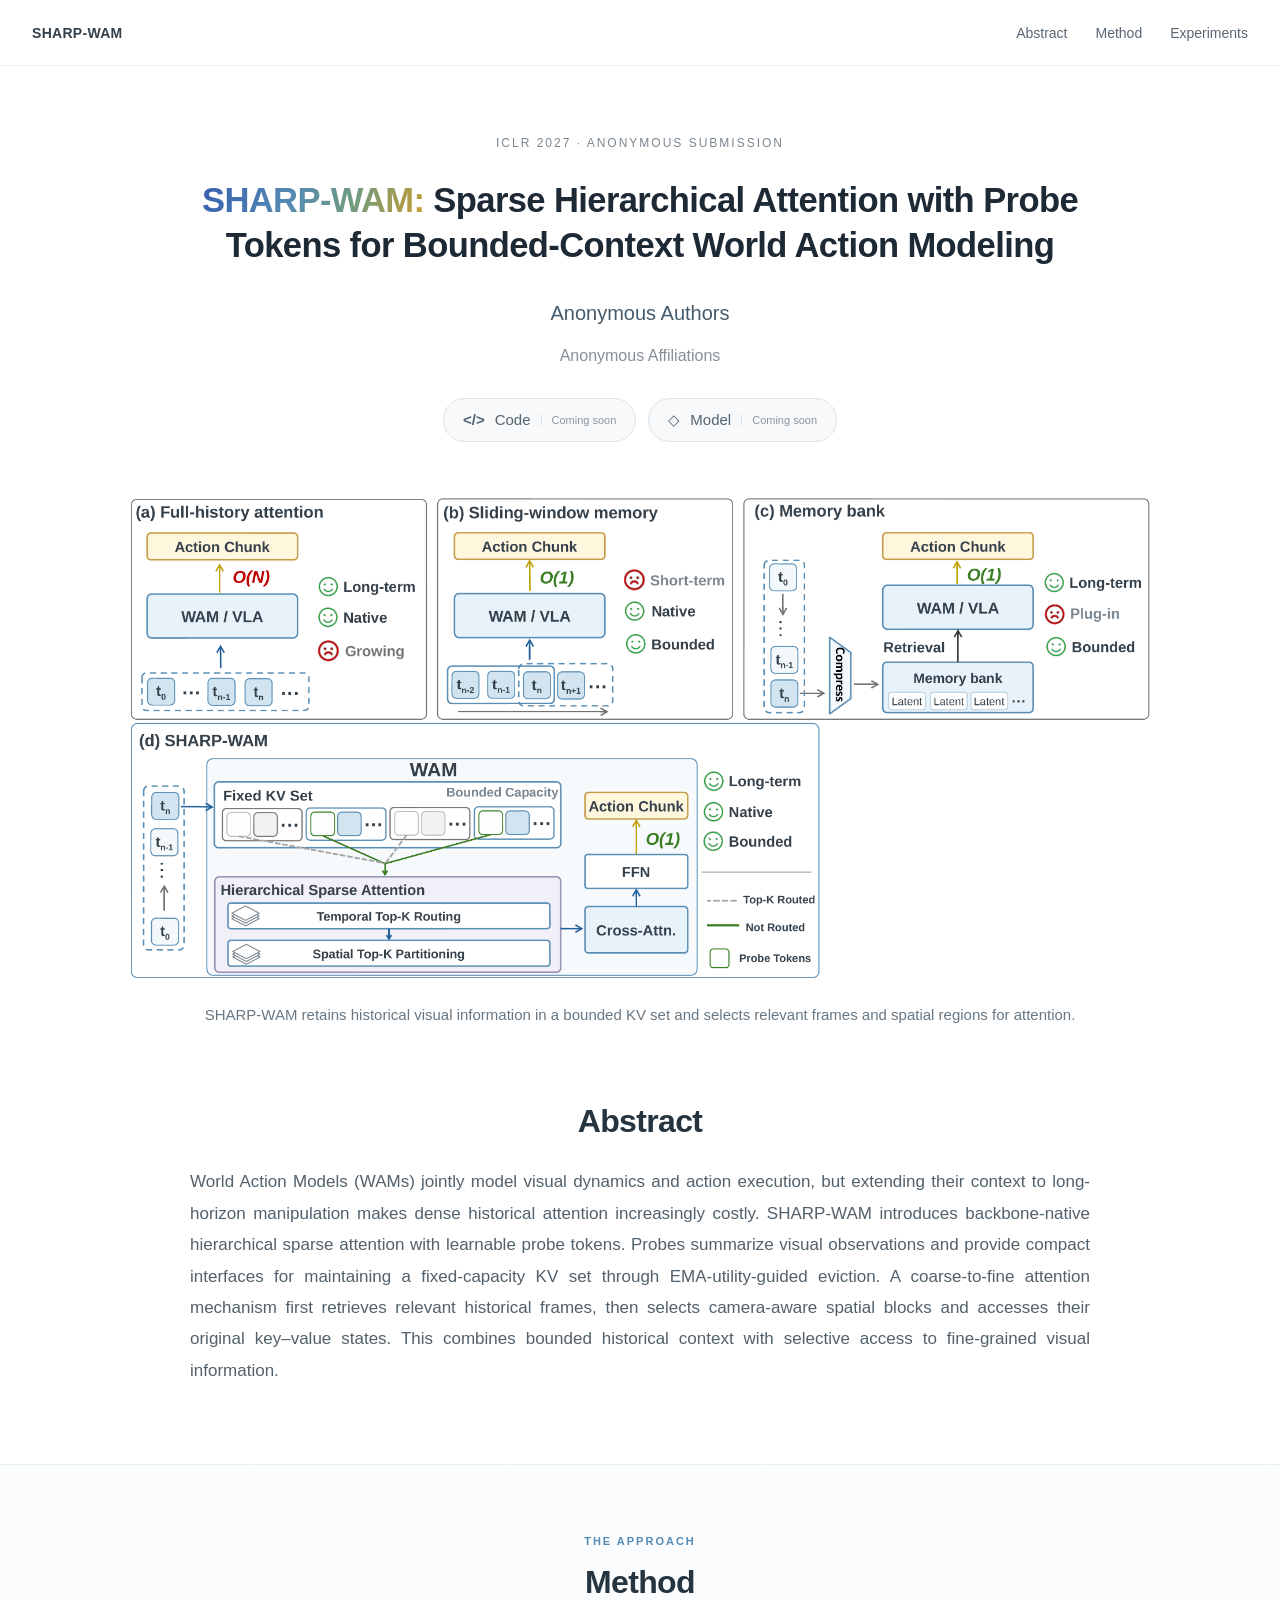
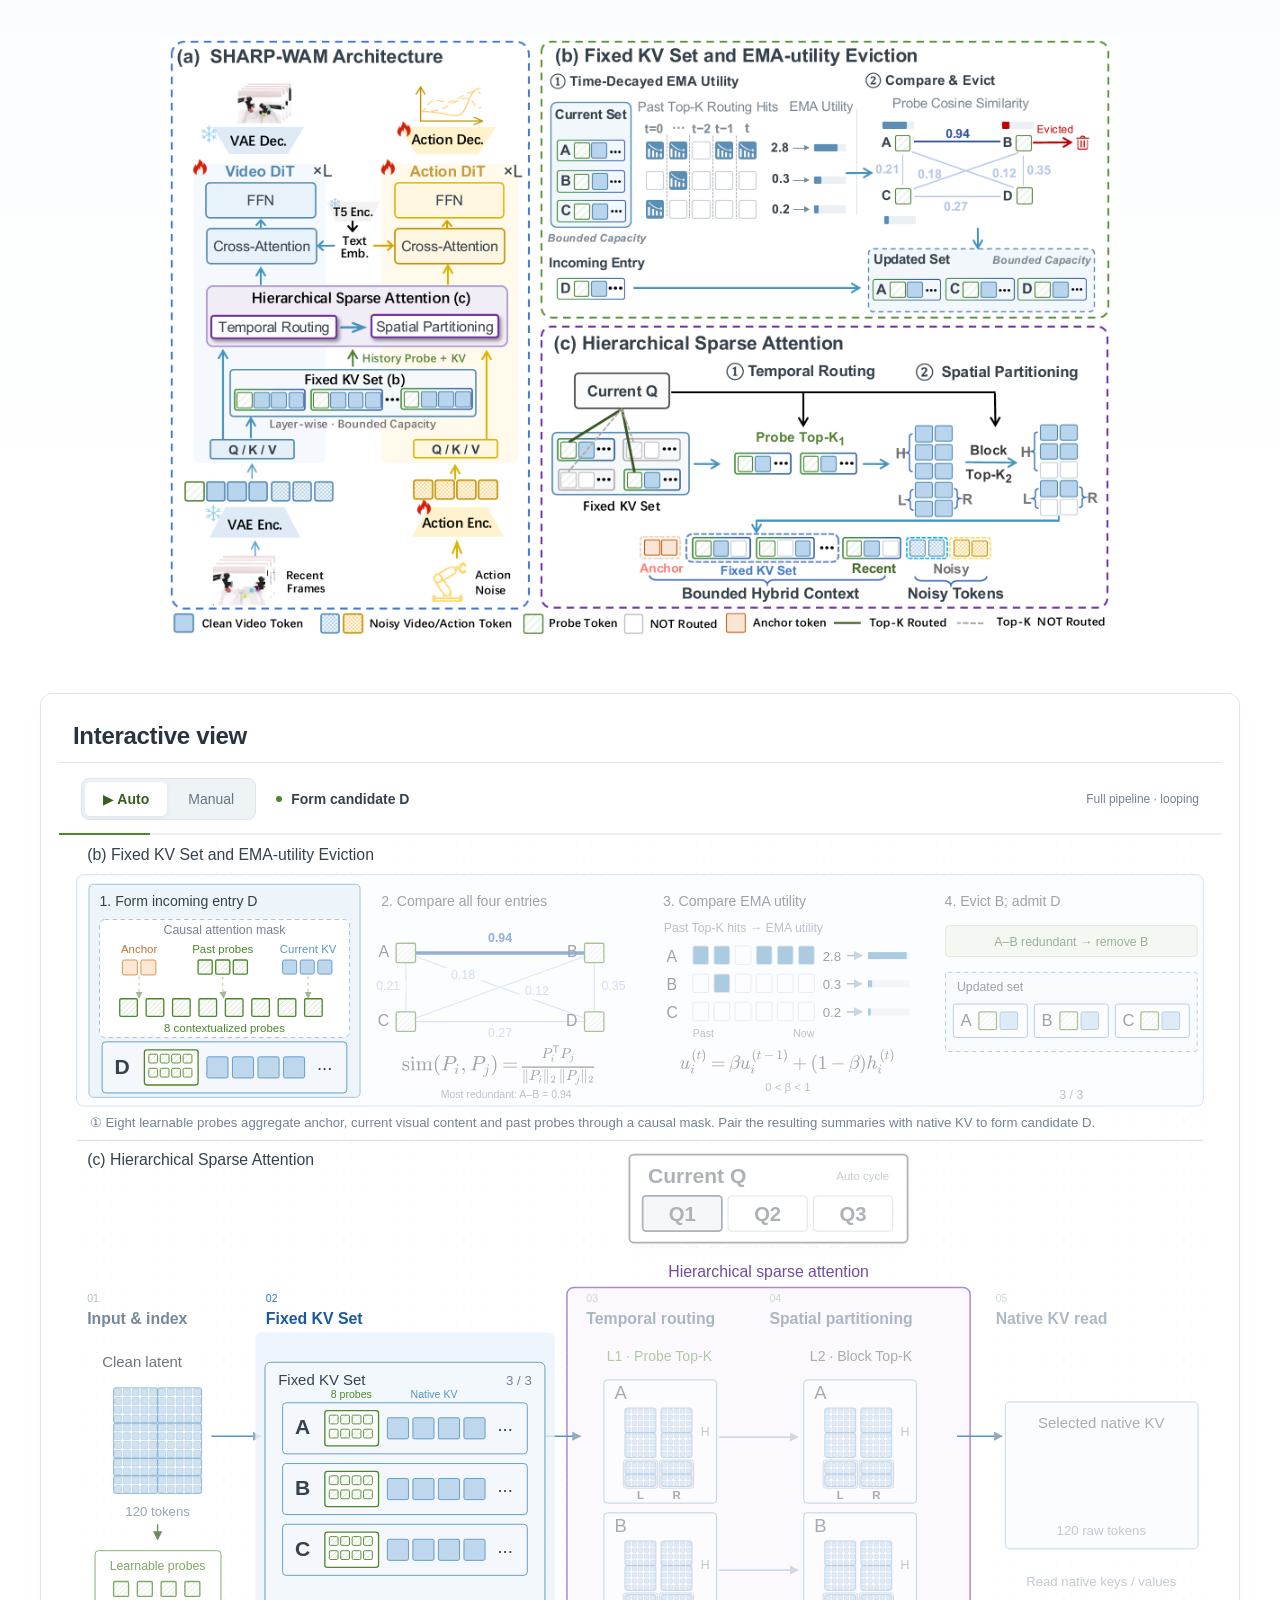
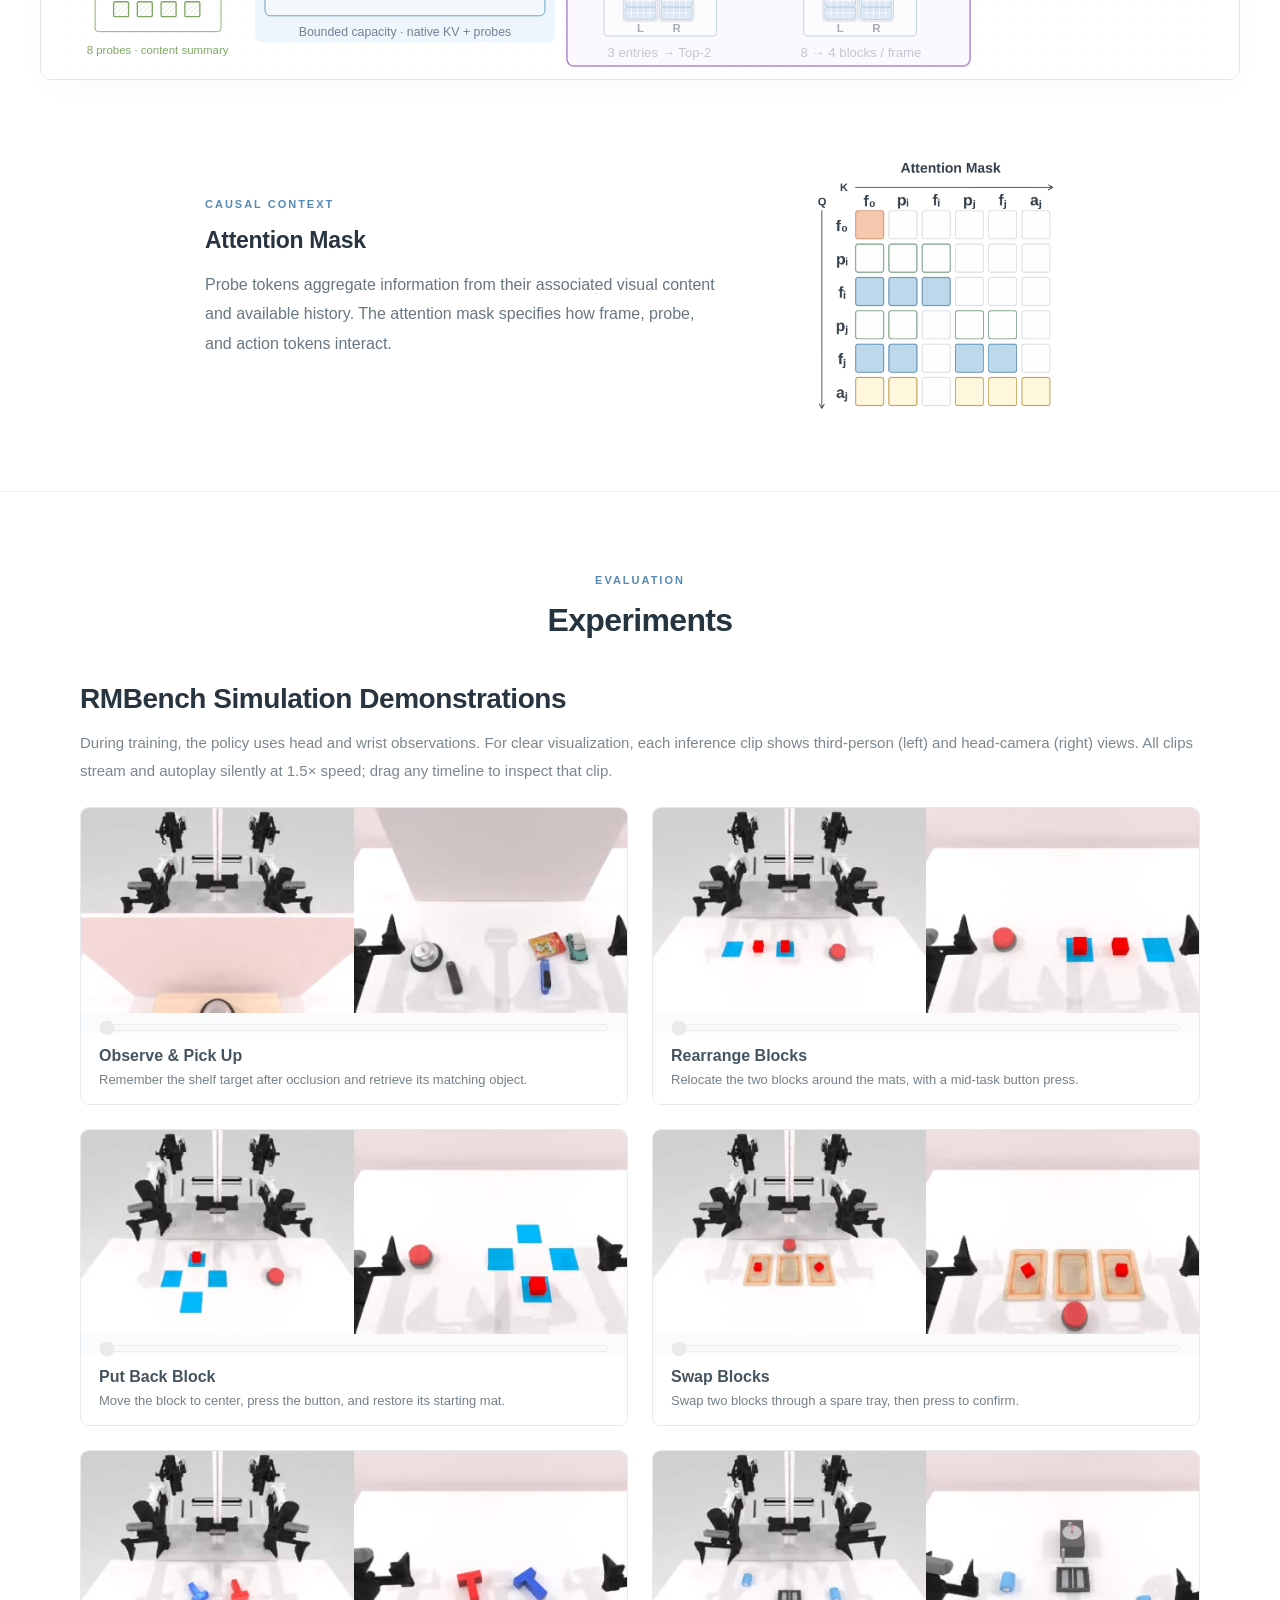
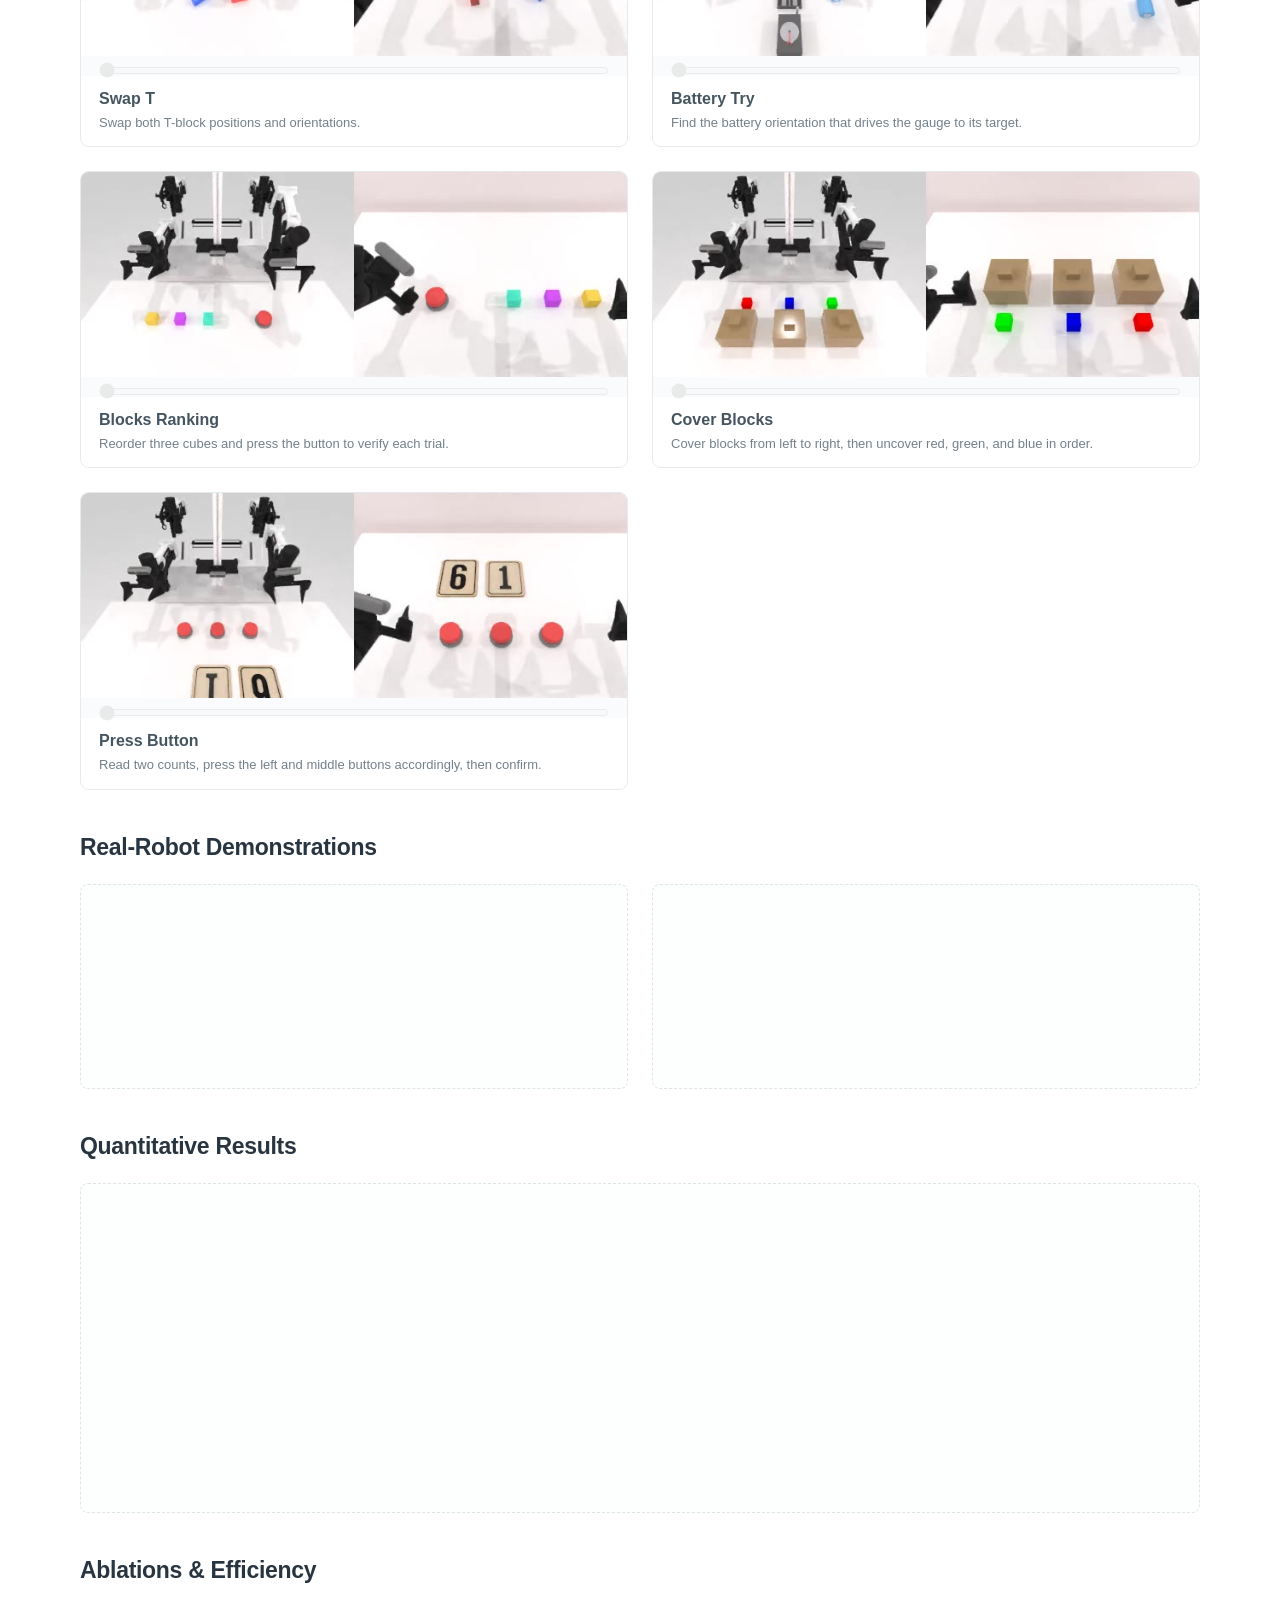
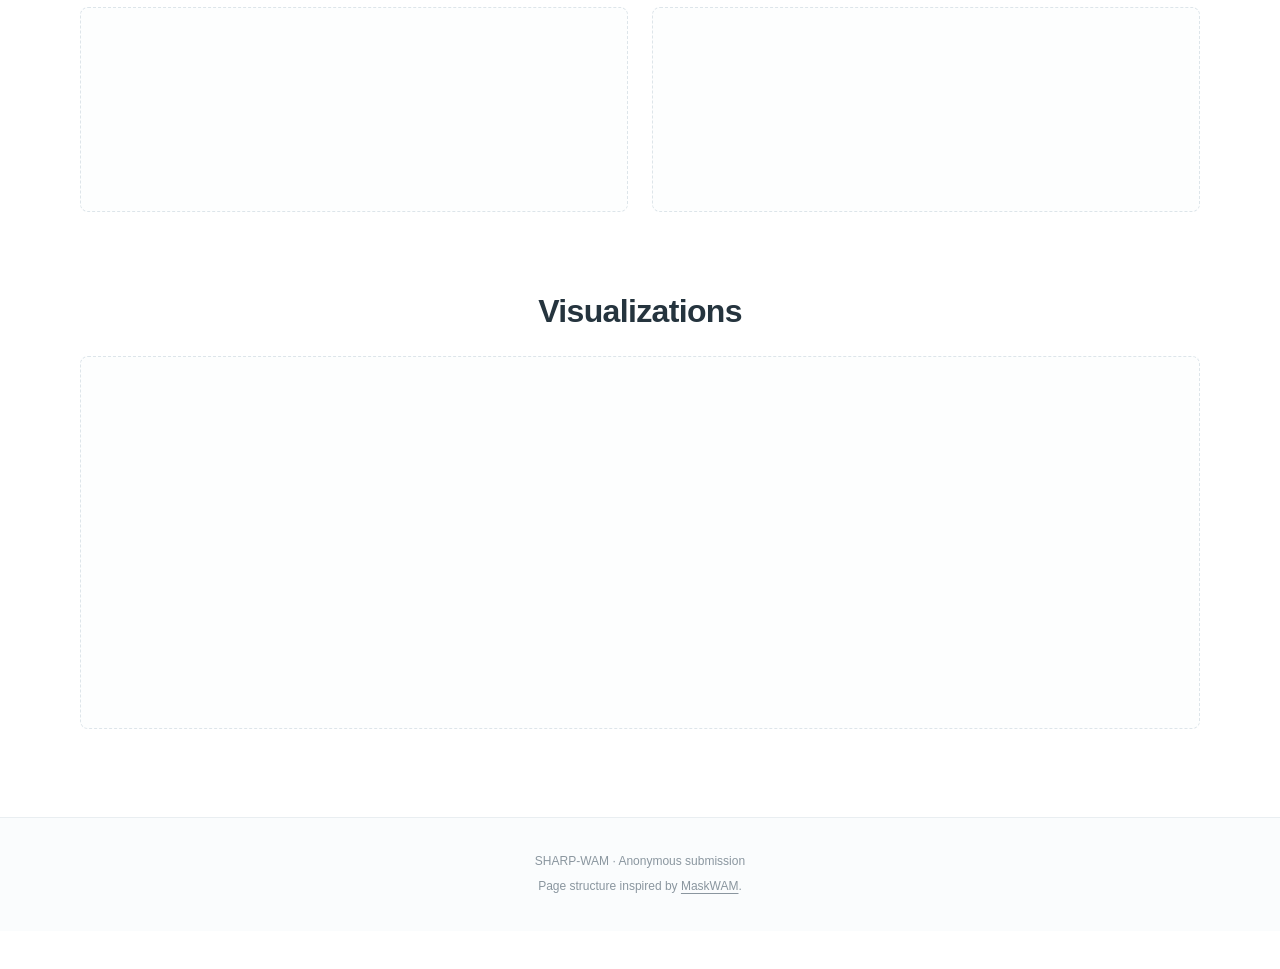
==== index.html @ 80fd7b27 "Publish SHARP-WAM project site" ====
<!doctype html>
<html lang="en"><head><meta charset="utf-8"><meta name="viewport" content="width=device-width,initial-scale=1"><meta name="description" content="SHARP-WAM: Sparse Hierarchical Attention with Probe Tokens for Bounded-Context World Action Modeling. Anonymous research project page."><meta name="color-scheme" content="light"><title>SHARP-WAM: Sparse Hierarchical Attention with Probe Tokens for Bounded-Context World Action Modeling</title><link rel="stylesheet" href="./paper.css"></head>
<body><a class="skip-link" href="#abstract">Skip to content</a>
<nav class="page-nav" aria-label="Main navigation"><a class="nav-brand" href="#top">SHARP-WAM</a><div><a href="#abstract">Abstract</a><a href="#method">Method</a><a href="#experiments">Experiments</a></div></nav>
<main id="top">
<header class="paper-hero content"><p class="submission">ICLR 2027 · Anonymous submission</p><h1><span class="title-line"><span class="gradient-name">SHARP-WAM:</span> Sparse Hierarchical Attention with Probe</span> <span class="title-line">Tokens for Bounded-Context World Action Modeling</span></h1><p class="authors">Anonymous Authors</p><p class="affiliations">Anonymous Affiliations</p><div class="resource-links"><button type="button" disabled aria-label="Code, coming soon"><span aria-hidden="true">&lt;/&gt;</span> Code <small>Coming soon</small></button><button type="button" disabled aria-label="Model, coming soon"><span aria-hidden="true">◇</span> Model <small>Coming soon</small></button></div></header>
<section class="content overview" aria-label="Overview"><figure class="paper-figure"><a href="./assets/figure-1.png" target="_blank" rel="noopener" aria-label="Open the overview figure at full resolution"><img src="./assets/figure-1.png" alt="Comparison of full-history attention, sliding-window memory, external memory banks and SHARP-WAM's fixed KV set with hierarchical sparse attention." width="3600" height="1681" fetchpriority="high"></a><figcaption>SHARP-WAM retains historical visual information in a bounded KV set and selects relevant frames and spatial regions for attention.</figcaption></figure></section>
<section id="abstract" class="text-section content"><h2>Abstract</h2><p>World Action Models (WAMs) jointly model visual dynamics and action execution, but extending their context to long-horizon manipulation makes dense historical attention increasingly costly. SHARP-WAM introduces backbone-native hierarchical sparse attention with learnable probe tokens. Probes summarize visual observations and provide compact interfaces for maintaining a fixed-capacity KV set through EMA-utility-guided eviction. A coarse-to-fine attention mechanism first retrieves relevant historical frames, then selects camera-aware spatial blocks and accesses their original key–value states. This combines bounded historical context with selective access to fine-grained visual information.</p></section>
<section id="method" class="method-section"><div class="content section-heading"><p class="section-kicker">THE APPROACH</p><h2>Method</h2></div>
<figure class="paper-figure content architecture-figure"><a href="./assets/figure-3.pdf" target="_blank" rel="noopener" aria-label="Open the architecture figure at full resolution"><img src="./assets/figure-3-pdf.png" alt="SHARP-WAM architecture." loading="lazy" width="3600" height="2318"></a></figure>
<div class="interactive-shell"><div class="interactive-heading"><h3>Interactive view</h3></div><iframe id="method-frame" src="./method.html" title="Interactive SHARP-WAM method" loading="lazy" height="1300"></iframe></div>
<div class="content attention-layout"><div><p class="section-kicker">CAUSAL CONTEXT</p><h3>Attention Mask</h3><p>Probe tokens aggregate information from their associated visual content and available history. The attention mask specifies how frame, probe, and action tokens interact.</p></div><figure class="paper-figure"><a href="./assets/figure-4.png" target="_blank" rel="noopener" aria-label="Open the attention mask at full resolution"><img src="./assets/figure-4.png" alt="Causal attention mask with clean frame, probe and action token groups." loading="lazy" width="3600" height="3451"></a></figure></div></section>
<section id="experiments" class="content experiments"><div class="section-heading"><p class="section-kicker">EVALUATION</p><h2>Experiments</h2></div><div class="subsection-heading demo-subsection-heading"><h3>RMBench Simulation Demonstrations</h3><p>During training, the policy uses head and wrist observations. For clear visualization, each inference clip shows third-person (left) and head-camera (right) views. Click a video to play.</p></div><div class="demo-grid"><figure class="demo-card"><video autoplay muted playsinline loop preload="auto" poster="./assets/observe_and_pickp.jpg" aria-label="Observe and Pick Up simulation demonstration"><source src="./assets/observe_and_pickp.mp4" type="video/mp4"></source></video><figcaption><span class="demo-copy"><span class="demo-task">Observe &amp; Pick Up</span><span class="demo-prompt">Remember the shelf target after occlusion and retrieve its matching object.</span></span></figcaption></figure><figure class="demo-card"><video autoplay muted playsinline loop preload="auto" poster="./assets/rearrange_blocks.jpg" aria-label="Rearrange Blocks simulation demonstration"><source src="./assets/rearrange_blocks.mp4" type="video/mp4"></source></video><figcaption><span class="demo-copy"><span class="demo-task">Rearrange Blocks</span><span class="demo-prompt">Relocate the two blocks around the mats, with a mid-task button press.</span></span></figcaption></figure><figure class="demo-card"><video autoplay muted playsinline loop preload="auto" poster="./assets/put_back_block.jpg" aria-label="Put Back Block simulation demonstration"><source src="./assets/put_back_block.mp4" type="video/mp4"></source></video><figcaption><span class="demo-copy"><span class="demo-task">Put Back Block</span><span class="demo-prompt">Move the block to center, press the button, and restore its starting mat.</span></span></figcaption></figure><figure class="demo-card"><video autoplay muted playsinline loop preload="auto" poster="./assets/swap_blocks.jpg" aria-label="Swap Blocks simulation demonstration"><source src="./assets/swap_blocks.mp4" type="video/mp4"></source></video><figcaption><span class="demo-copy"><span class="demo-task">Swap Blocks</span><span class="demo-prompt">Swap two blocks through a spare tray, then press to confirm.</span></span></figcaption></figure><figure class="demo-card"><video autoplay muted playsinline loop preload="auto" poster="./assets/swap_T.jpg" aria-label="Swap T simulation demonstration"><source src="./assets/swap_T.mp4" type="video/mp4"></source></video><figcaption><span class="demo-copy"><span class="demo-task">Swap T</span><span class="demo-prompt">Swap both T-block positions and orientations.</span></span></figcaption></figure><figure class="demo-card"><video autoplay muted playsinline loop preload="auto" poster="./assets/battery_try.jpg" aria-label="Battery Try simulation demonstration"><source src="./assets/battery_try.mp4" type="video/mp4"></source></video><figcaption><span class="demo-copy"><span class="demo-task">Battery Try</span><span class="demo-prompt">Find the battery orientation that drives the gauge to its target.</span></span></figcaption></figure><figure class="demo-card"><video autoplay muted playsinline loop preload="auto" poster="./assets/blocks_ranking_try.jpg" aria-label="Blocks Ranking simulation demonstration"><source src="./assets/blocks_ranking_try.mp4" type="video/mp4"></source></video><figcaption><span class="demo-copy"><span class="demo-task">Blocks Ranking</span><span class="demo-prompt">Reorder three cubes and press the button to verify each trial.</span></span></figcaption></figure><figure class="demo-card"><video autoplay muted playsinline loop preload="auto" poster="./assets/cover_blocks.jpg" aria-label="Cover Blocks simulation demonstration"><source src="./assets/cover_blocks.mp4" type="video/mp4"></source></video><figcaption><span class="demo-copy"><span class="demo-task">Cover Blocks</span><span class="demo-prompt">Cover blocks from left to right, then uncover red, green, and blue in order.</span></span></figcaption></figure><figure class="demo-card"><video autoplay muted playsinline loop preload="auto" poster="./assets/press_button.jpg" aria-label="Press Button simulation demonstration"><source src="./assets/press_button.mp4" type="video/mp4"></source></video><figcaption><span class="demo-copy"><span class="demo-task">Press Button</span><span class="demo-prompt">Read two counts, press the left and middle buttons accordingly, then confirm.</span></span></figcaption></figure></div>
<div class="subsection-heading"><h3>Real-Robot Demonstrations</h3></div><div class="demo-grid reserved-grid"><div class="empty-panel" role="img" aria-label="Reserved space for the first real-robot video"></div><div class="empty-panel" role="img" aria-label="Reserved space for the second real-robot video"></div></div>
<div class="subsection-heading"><h3>Quantitative Results</h3></div><div class="empty-panel results-empty" role="img" aria-label="Reserved space for benchmark results"></div>
<div class="subsection-heading"><h3>Ablations &amp; Efficiency</h3></div><div class="demo-grid reserved-grid"><div class="empty-panel" role="img" aria-label="Reserved space for ablation results"></div><div class="empty-panel" role="img" aria-label="Reserved space for efficiency results"></div></div></section>
<section class="content visualization"><h2>Visualizations</h2><div class="empty-panel visualization-empty" role="img" aria-label="Reserved space for attention visualizations"></div></section>
</main><footer class="page-footer"><p>SHARP-WAM · Anonymous submission</p><p>Page structure inspired by <a href="https://hanyangyu1021.github.io/maskwam.github.io/" target="_blank" rel="noopener">MaskWAM</a>.</p></footer><script src="./paper.js?v=parallel-v2"></script><script src="./video-loader.js?v=timeline-r3"></script></body></html>
---- paper.css ----
:root{font-family:Inter,"Helvetica Neue",Arial,sans-serif;color:#283540;background:#fff;font-synthesis:none;--blue:#548ab4;--green:#54823a;--gold:#c99c30;--muted:#74808a;--line:#e4e9ed}*{box-sizing:border-box}html{scroll-behavior:smooth;scroll-padding-top:85px}body{margin:0}a{color:inherit}button{font:inherit}.content{width:min(1120px,calc(100% - 64px));margin-inline:auto}.page-nav{height:66px;display:flex;align-items:center;justify-content:space-between;padding:0 max(32px,calc((100vw - 1280px)/2));border-bottom:1px solid #edf0f2;background:#ffffffed;position:sticky;top:0;z-index:10;backdrop-filter:blur(12px)}.page-nav a{text-decoration:none;font-size:14px;color:#596773}.page-nav .nav-brand{font-weight:700;letter-spacing:.3px;color:#34404a}.page-nav div{display:flex;gap:28px}.page-nav a:hover{color:#3862ae}.paper-hero{text-align:center;padding:66px 0 42px}.submission{text-transform:uppercase;letter-spacing:2px;color:#7b8791;font-size:12px;margin:0 0 24px}h1{font-size:clamp(30px,3.1vw,46px);letter-spacing:-1.5px;font-weight:650;line-height:1.2;margin:0 auto 27px;color:#1d2935;max-width:1110px}.gradient-name{background:linear-gradient(110deg,#3862ae 3%,#548ab4 40%,#719b7e 68%,#c99c30 100%);background-clip:text;-webkit-background-clip:text;color:transparent;-webkit-text-fill-color:transparent;font-weight:750;white-space:nowrap}.authors{font-size:20px;margin:0 0 9px;color:#455a6b}.affiliations{font-size:16px;margin:0;color:#85909a}.resource-links{display:flex;justify-content:center;gap:12px;margin-top:27px}.resource-links button{display:flex;align-items:center;gap:10px;border:1px solid #dce2e7;background:#f7f9fa;border-radius:24px;padding:12px 19px;color:#546471;opacity:1;cursor:not-allowed;font-size:15px}.resource-links small{font-size:11px;color:#8b969f;border-left:1px solid #dce2e7;padding-left:10px}.resource-links span{font-weight:700}.paper-figure{margin-top:0;margin-bottom:0}.paper-figure a{display:block}.paper-figure img{display:block;width:100%;height:auto}.paper-figure figcaption{font-size:15px;line-height:1.8;color:#687782;text-align:center;max-width:960px;margin:20px auto 0}.overview{padding:12px 0 45px}.text-section{max-width:900px;padding:30px 0 78px}.text-section h2{text-align:center}h2{font-size:32px;letter-spacing:-.65px;font-weight:650;margin:0 0 26px;color:#25343e}h3{font-size:23px;letter-spacing:-.3px;font-weight:600;margin:0 0 14px}p{font-size:17px;line-height:1.85}.text-section p{text-align:justify;color:#52616b;margin:0}.section-heading{text-align:center;margin-bottom:38px}.section-heading h2{margin-bottom:12px}.section-heading>p:last-child{color:#75838c;margin:0}.section-kicker{font-size:11px;letter-spacing:2px;color:#548ab4;margin:0 0 12px;font-weight:650}.method-section{padding:66px 0 72px;border-block:1px solid #e9eef1;background:linear-gradient(#fafcfd,#fff 700px)}.interactive-shell{width:min(1440px,calc(100% - 40px));margin:58px auto 70px;border:1px solid #dce5eb;border-radius:12px;background:#fff;overflow:hidden;box-shadow:0 8px 28px #34404a05}.interactive-heading{padding:28px 32px 8px;text-align:left}.interactive-heading h3{font-size:24px;margin-bottom:4px}.interactive-heading p{font-size:15px;color:#74808a;margin:0}#method-frame{display:block;width:100%;border:0;background:white}.attention-layout{display:grid;grid-template-columns:1fr 1.5fr;gap:75px;align-items:center;max-width:1040px}.attention-layout p:not(.section-kicker){color:#687782;font-size:16px}.attention-layout figure{max-width:590px}.experiments{padding:78px 0 15px}.subsection-heading{margin:44px 0 23px}.subsection-heading p{font-size:15px;color:#7b8791;margin:0}.demo-grid{display:grid;grid-template-columns:1fr 1fr;gap:24px}.demo-card{margin:0;border:1px solid #e5eaee;border-radius:9px;overflow:hidden;background:#fafbfc}.demo-card video{display:block;width:100%;aspect-ratio:8/3;object-fit:contain;background:#f2f4f6}.demo-card figcaption{padding:14px 18px;font-size:16px;font-weight:550;color:#455560;background:#fff}.empty-panel{border:1px dashed #dde5ea;border-radius:8px;background:#fdfefe;min-height:190px;aspect-ratio:8/3}.demo-empty{min-height:0;aspect-ratio:auto}.results-empty{aspect-ratio:3.4;min-height:260px}.visualization{padding:66px 0 88px}.visualization h2{text-align:center}.visualization-empty{aspect-ratio:3;min-height:260px}.page-footer{border-top:1px solid #e9eef1;padding:30px 24px;text-align:center;background:#fafcfd}.page-footer p{font-size:12px;line-height:1.8;color:#8a969f;margin:3px}.page-footer a{text-underline-offset:3px}.skip-link{position:absolute;top:-60px;left:20px;background:#fff;padding:12px;z-index:30}.skip-link:focus{top:8px}a:focus-visible,button:focus-visible{outline:2px solid #548ab4;outline-offset:4px}
@media(min-width:1500px){.paper-hero{padding-top:82px}}@media(max-width:750px){.content{width:calc(100% - 36px)}.page-nav{padding:0 18px;height:58px}.page-nav div{gap:15px}.page-nav a{font-size:12px}.paper-hero{padding:44px 0 32px}h1{letter-spacing:-.9px}.submission{font-size:10px;letter-spacing:1.2px}.authors{font-size:18px}.resource-links button{padding:10px 13px;gap:7px}.resource-links small{font-size:10px}.text-section{padding-bottom:45px}.text-section p{text-align:left;font-size:16px}h2{font-size:28px}.method-section{padding:42px 0}.interactive-shell{width:calc(100% - 16px);margin:36px auto 42px}.interactive-heading{padding:22px 20px 4px}.interactive-heading h3{font-size:20px}.attention-layout{grid-template-columns:1fr;gap:20px}.attention-layout figure{width:min(100%,480px);margin:auto}.demo-grid{grid-template-columns:1fr}.demo-empty{min-height:200px}.results-empty{min-height:210px}.visualization-empty{min-height:200px}.experiments{padding-top:48px}.subsection-heading{margin-top:32px}.visualization{padding:44px 0 56px}.paper-figure figcaption{font-size:14px}.reserved-grid .empty-panel{min-height:190px}}
@media(prefers-reduced-motion:reduce){html{scroll-behavior:auto}}

.demo-subsection-heading h3{font-size:28px;letter-spacing:-.45px}.demo-card figcaption{display:flex;align-items:center;justify-content:space-between;gap:16px}.demo-copy{display:grid;gap:5px}.demo-task{font-size:16px;font-weight:650;color:#455560}.demo-prompt{font-size:13px;line-height:1.5;font-weight:400;color:#74808a}.video-load-status{font-size:12px;font-weight:400;color:#74808a;white-space:nowrap}.video-load-status button{border:0;background:transparent;color:#3862ae;cursor:pointer;text-decoration:underline;padding:0;font:inherit}.video-scrubber{display:block;width:calc(100% - 36px);height:7px;margin:11px 18px 2px;accent-color:#548ab4;cursor:ew-resize}.video-scrubber:disabled{opacity:.35;cursor:progress}

/* Keep the paper figure and interactive explanation comfortably within the text flow. */
.architecture-figure{max-width:960px}.interactive-shell{width:min(1200px,calc(100% - 40px))}.attention-layout{grid-template-columns:1fr 350px;max-width:940px;gap:70px}.attention-layout figure{width:100%;max-width:350px}
@media(max-width:750px){.interactive-shell{width:calc(100% - 16px)}.attention-layout{grid-template-columns:1fr;gap:20px}.attention-layout figure{width:80%;max-width:330px}}

.paper-hero{width:min(1240px,calc(100% - 64px))}.paper-hero h1{max-width:1200px;font-size:clamp(20px,2.7vw,36px);letter-spacing:-.6px;line-height:1.3}.title-line{display:block;white-space:nowrap}
@media(max-width:650px){.paper-hero{width:calc(100% - 36px)}.paper-hero h1{font-size:clamp(25px,5.6vw,32px);letter-spacing:-.5px}.title-line{display:inline;white-space:normal}}
.attention-layout{grid-template-columns:1fr 280px;max-width:870px}.attention-layout figure{width:100%;max-width:280px;justify-self:center}@media(max-width:750px){.attention-layout figure{width:80%;max-width:280px}}
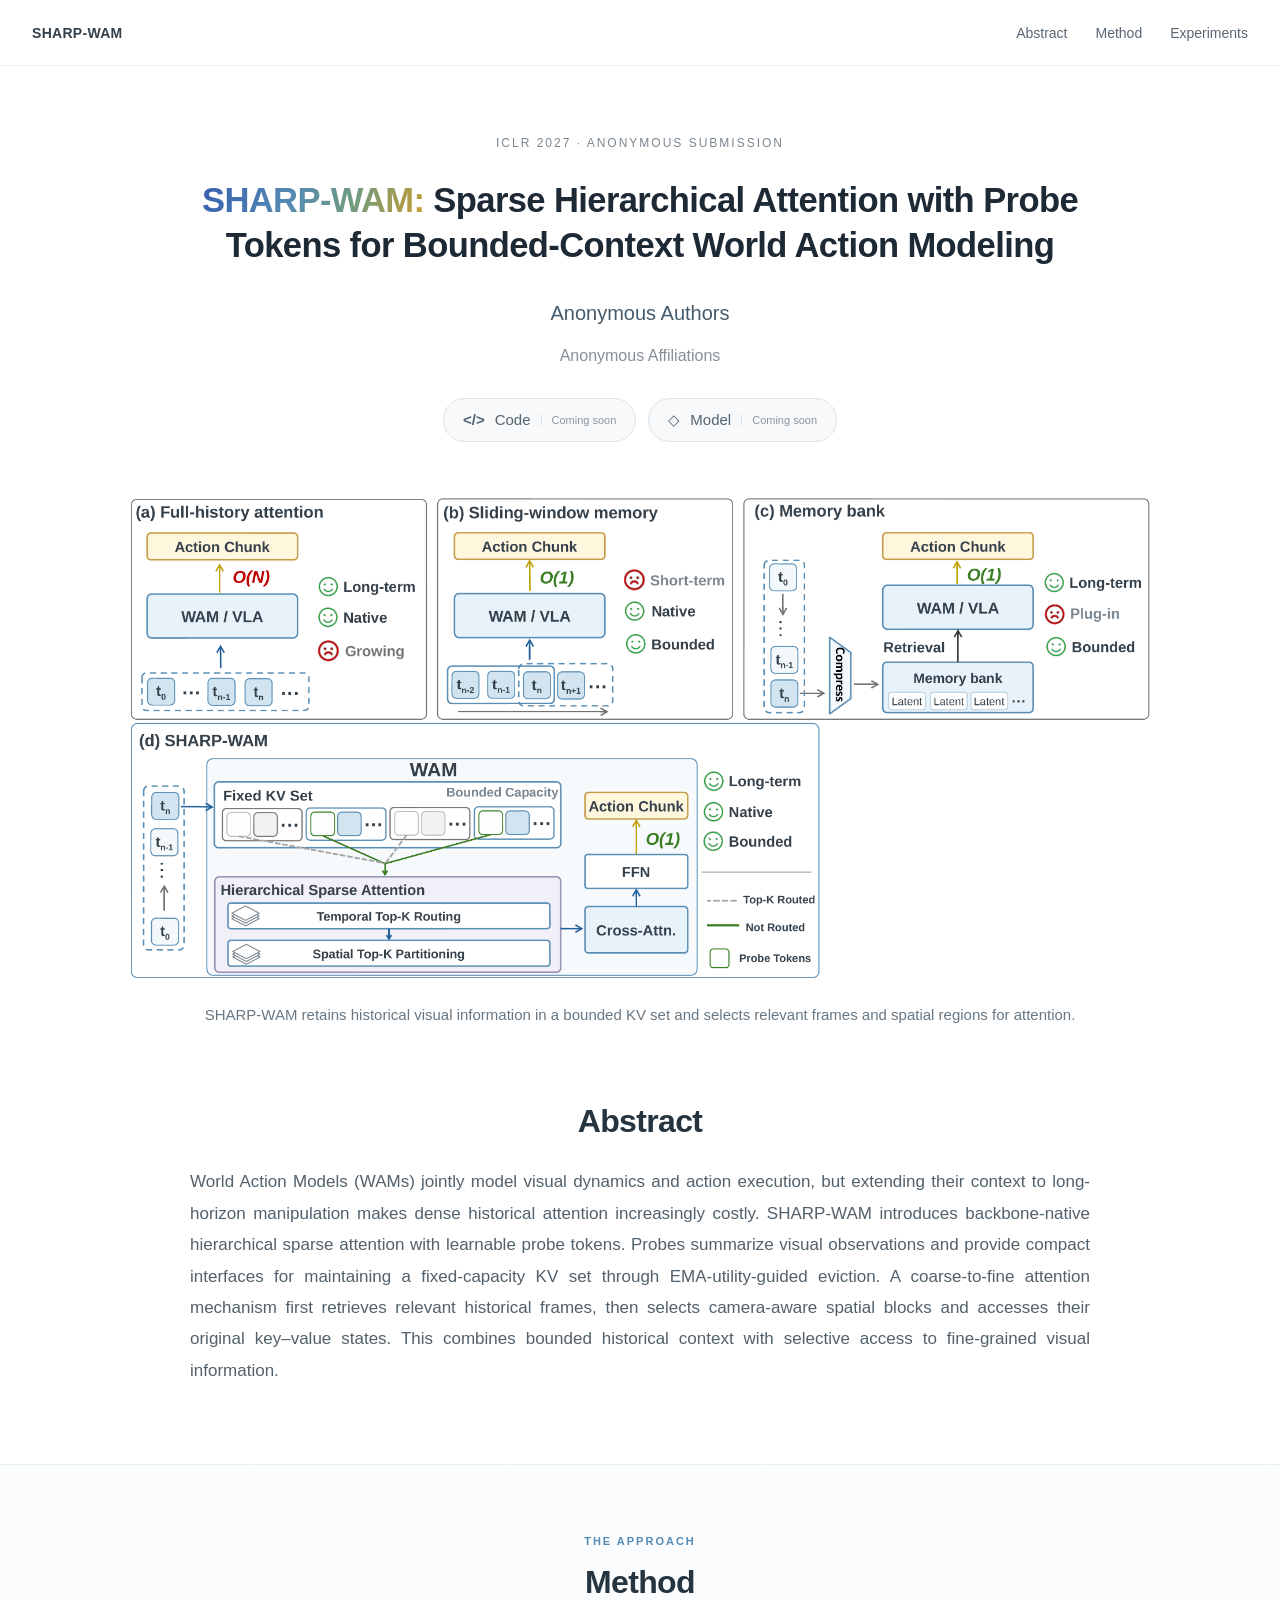
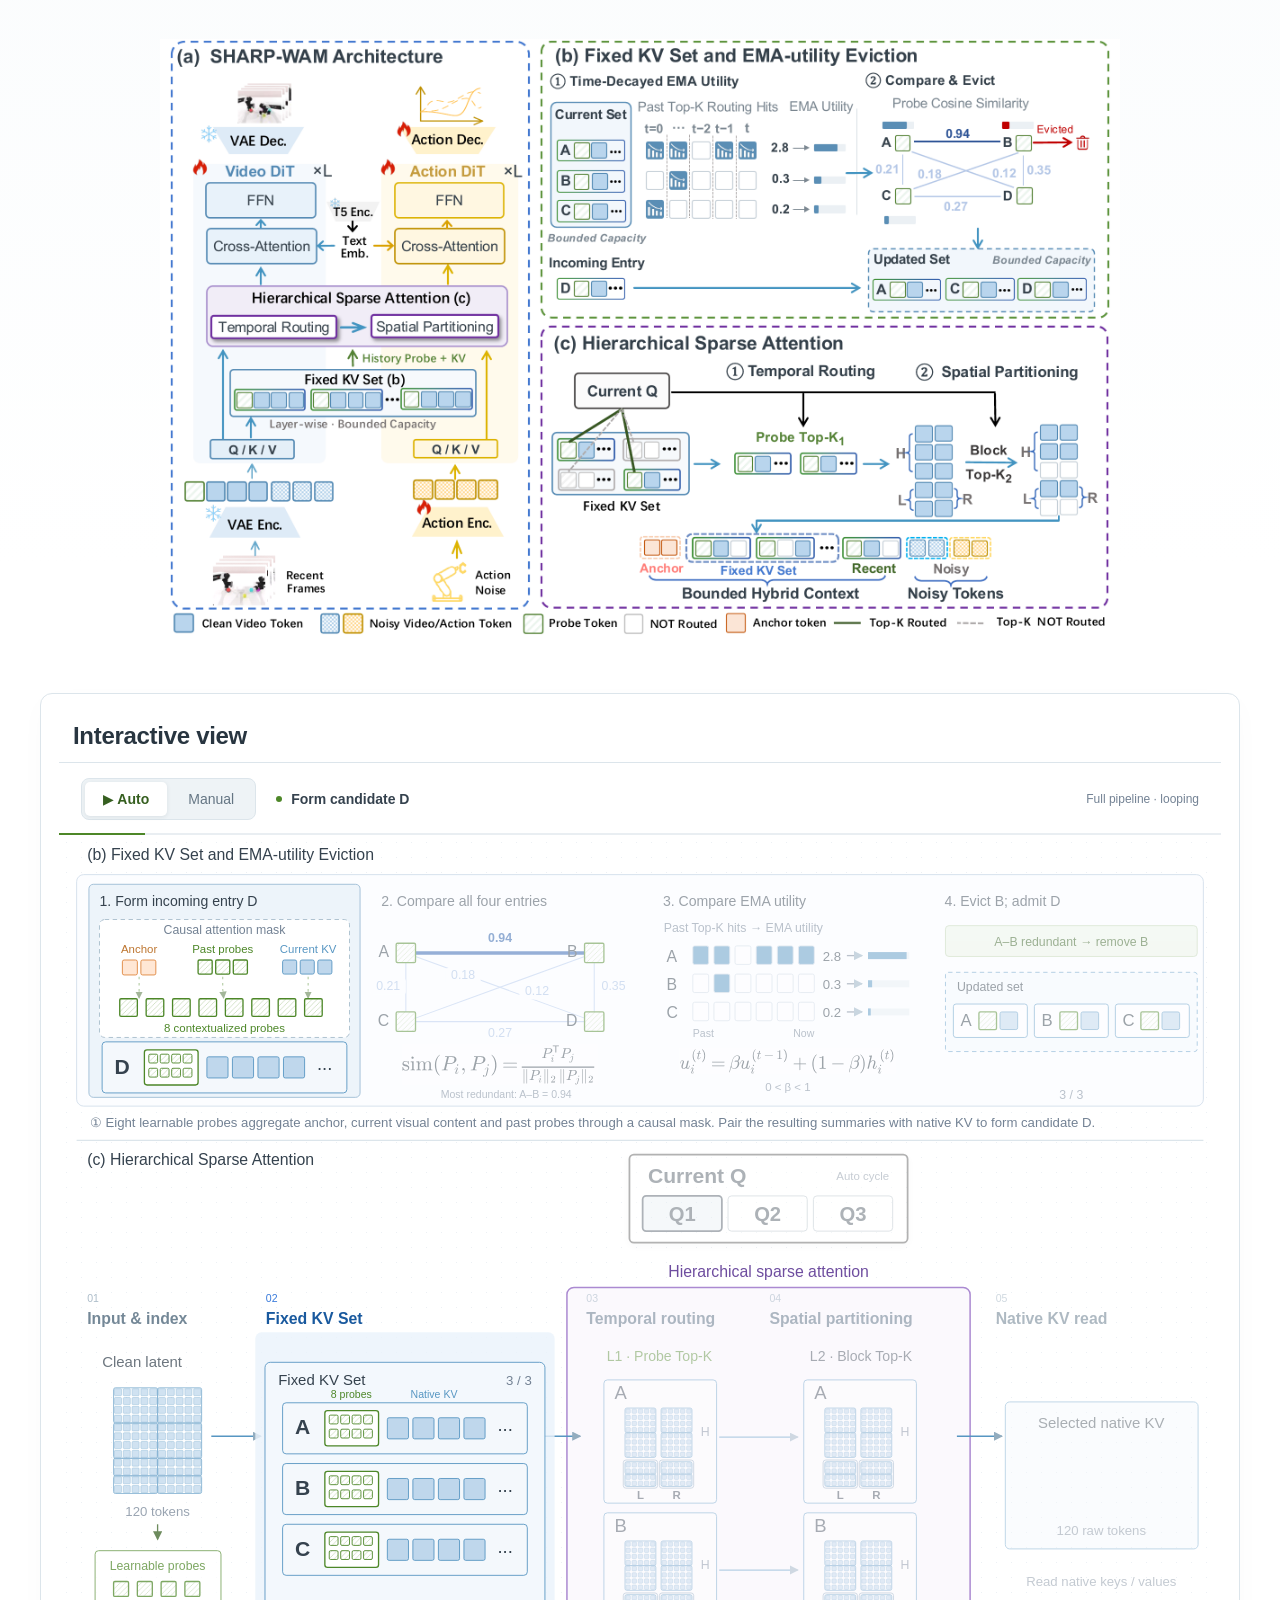
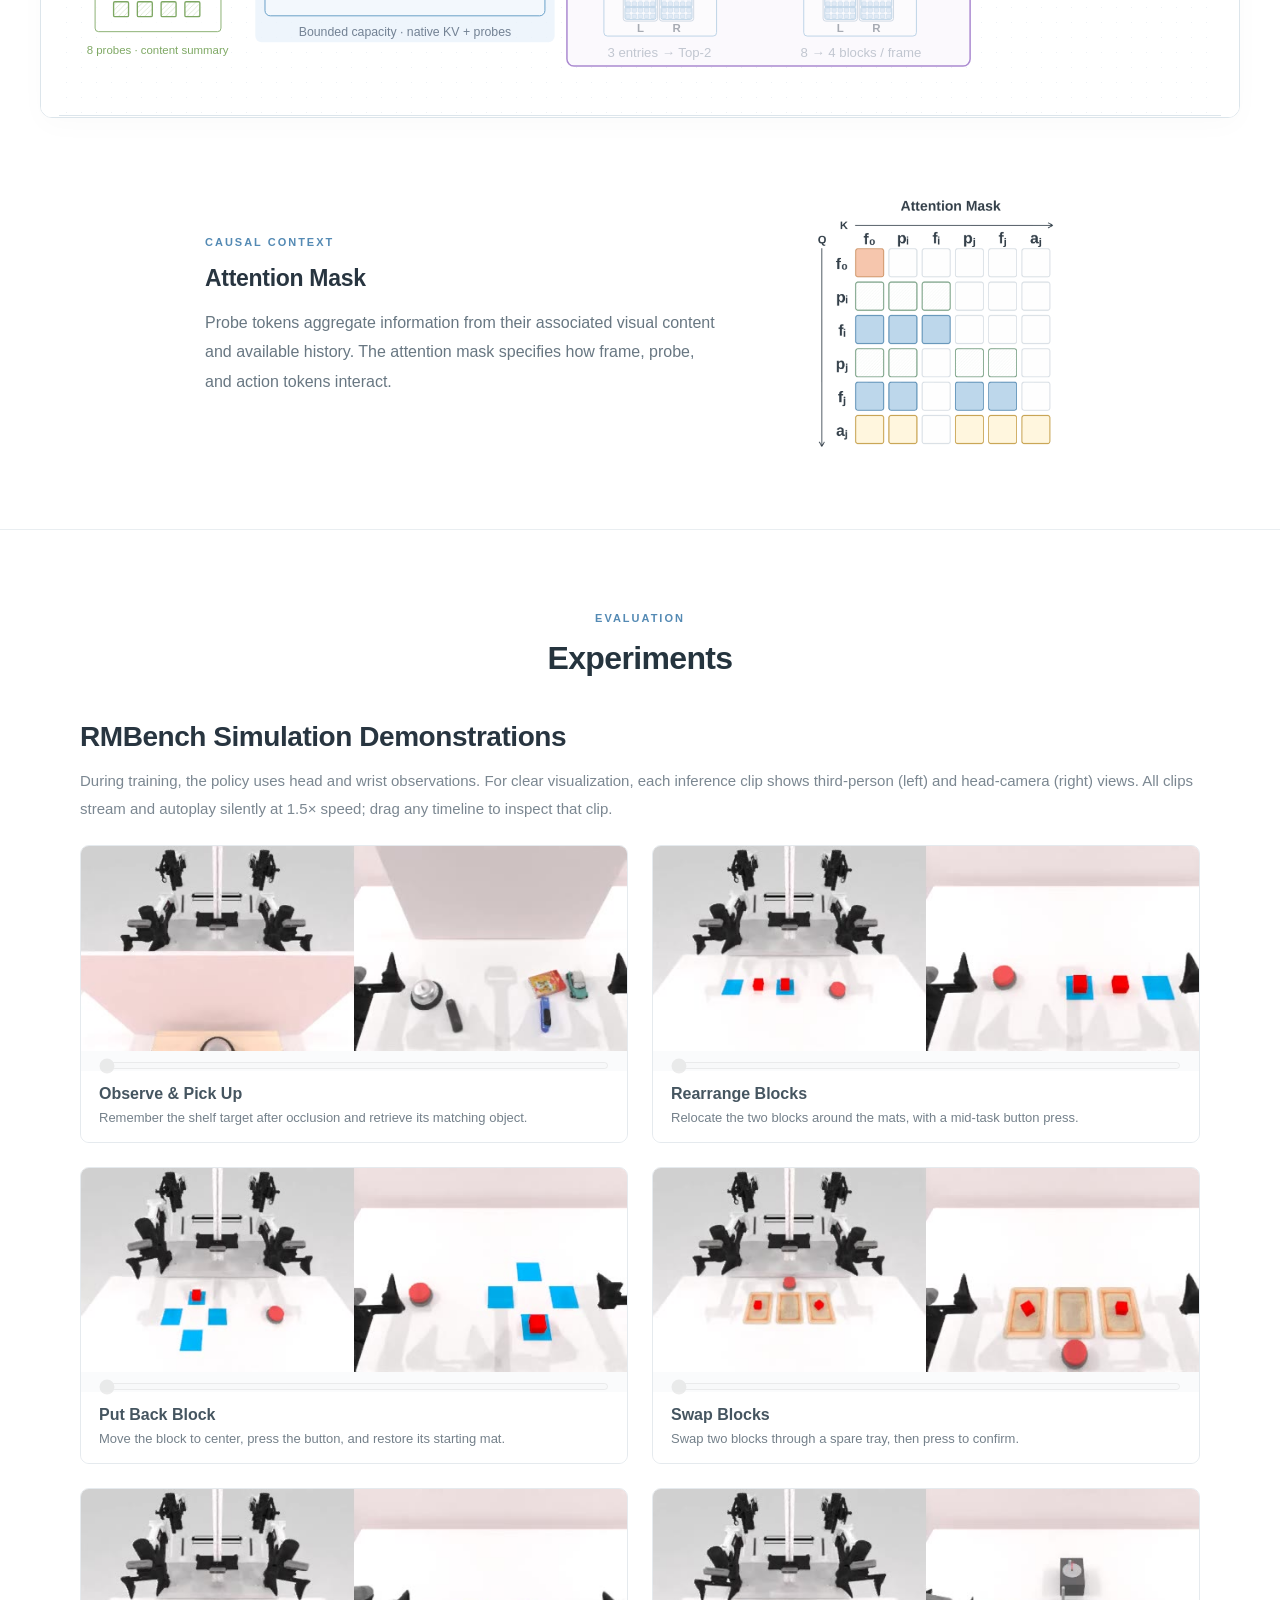
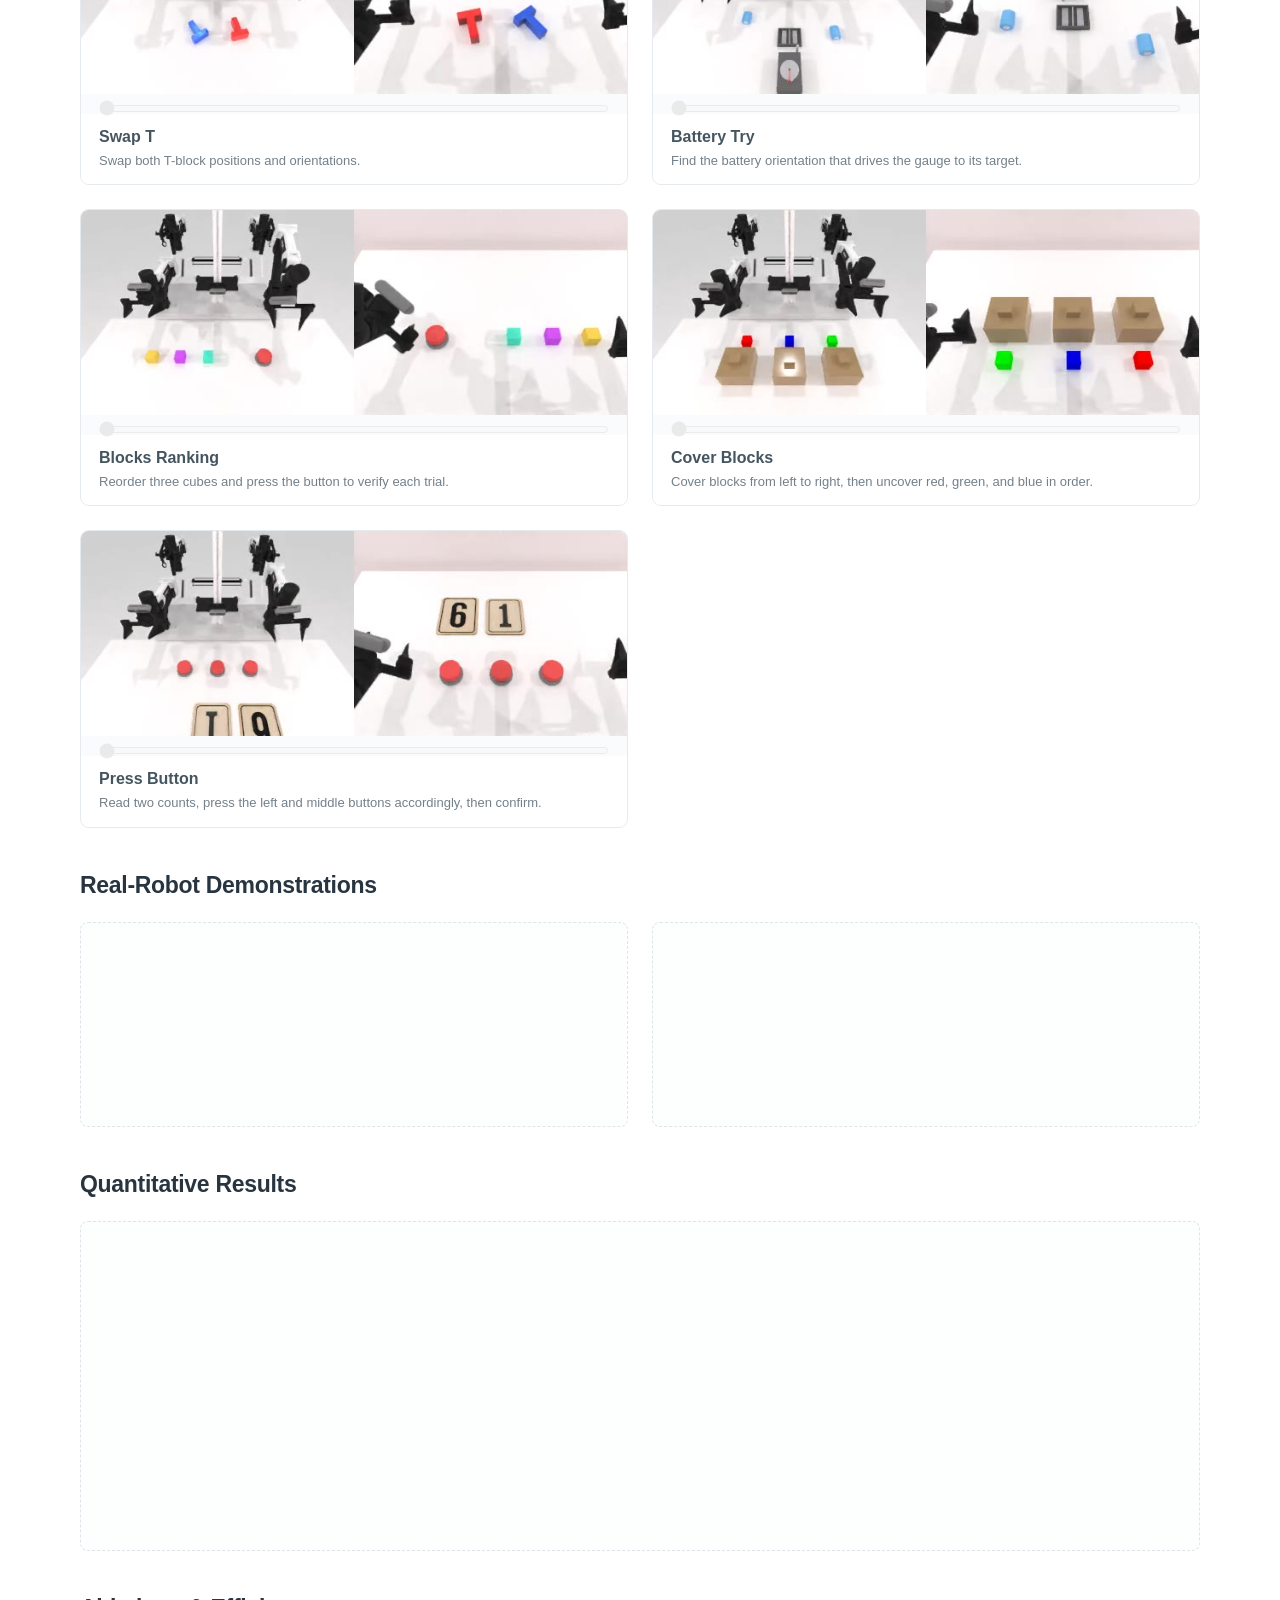
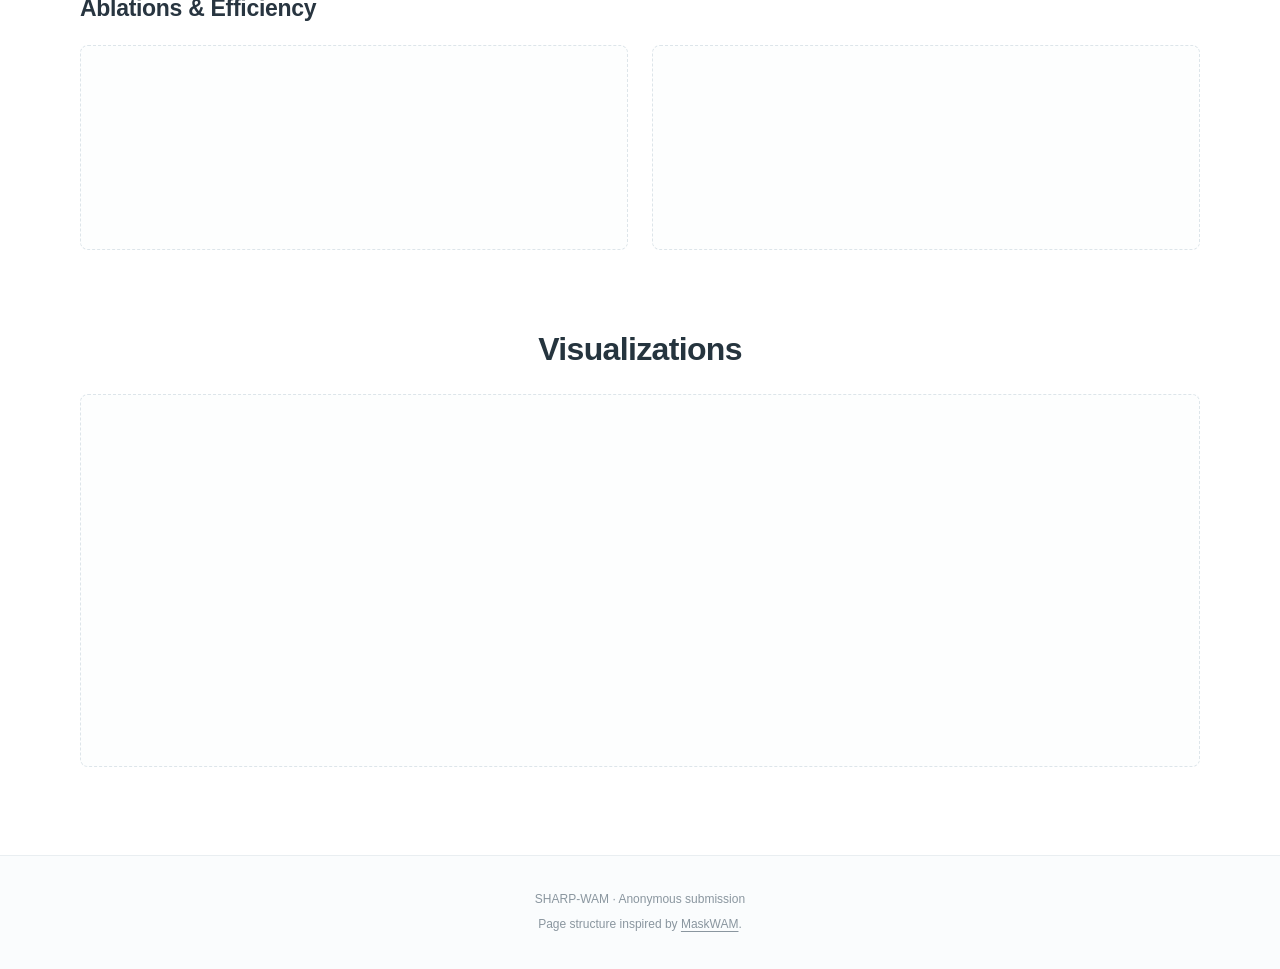
==== commit f441e00e: "Remove downloadable architecture PDF" ====
--- a/index.html
+++ b/index.html
@@ -7,7 +7,7 @@
 <section class="content overview" aria-label="Overview"><figure class="paper-figure"><a href="./assets/figure-1.png" target="_blank" rel="noopener" aria-label="Open the overview figure at full resolution"><img src="./assets/figure-1.png" alt="Comparison of full-history attention, sliding-window memory, external memory banks and SHARP-WAM's fixed KV set with hierarchical sparse attention." width="3600" height="1681" fetchpriority="high"></a><figcaption>SHARP-WAM retains historical visual information in a bounded KV set and selects relevant frames and spatial regions for attention.</figcaption></figure></section>
 <section id="abstract" class="text-section content"><h2>Abstract</h2><p>World Action Models (WAMs) jointly model visual dynamics and action execution, but extending their context to long-horizon manipulation makes dense historical attention increasingly costly. SHARP-WAM introduces backbone-native hierarchical sparse attention with learnable probe tokens. Probes summarize visual observations and provide compact interfaces for maintaining a fixed-capacity KV set through EMA-utility-guided eviction. A coarse-to-fine attention mechanism first retrieves relevant historical frames, then selects camera-aware spatial blocks and accesses their original key–value states. This combines bounded historical context with selective access to fine-grained visual information.</p></section>
 <section id="method" class="method-section"><div class="content section-heading"><p class="section-kicker">THE APPROACH</p><h2>Method</h2></div>
-<figure class="paper-figure content architecture-figure"><a href="./assets/figure-3.pdf" target="_blank" rel="noopener" aria-label="Open the architecture figure at full resolution"><img src="./assets/figure-3-pdf.png" alt="SHARP-WAM architecture." loading="lazy" width="3600" height="2318"></a></figure>
+<figure class="paper-figure content architecture-figure"><img src="./assets/figure-3-pdf.png" alt="SHARP-WAM architecture." loading="lazy" width="3600" height="2318"></figure>
 <div class="interactive-shell"><div class="interactive-heading"><h3>Interactive view</h3></div><iframe id="method-frame" src="./method.html" title="Interactive SHARP-WAM method" loading="lazy" height="1300"></iframe></div>
 <div class="content attention-layout"><div><p class="section-kicker">CAUSAL CONTEXT</p><h3>Attention Mask</h3><p>Probe tokens aggregate information from their associated visual content and available history. The attention mask specifies how frame, probe, and action tokens interact.</p></div><figure class="paper-figure"><a href="./assets/figure-4.png" target="_blank" rel="noopener" aria-label="Open the attention mask at full resolution"><img src="./assets/figure-4.png" alt="Causal attention mask with clean frame, probe and action token groups." loading="lazy" width="3600" height="3451"></a></figure></div></section>
 <section id="experiments" class="content experiments"><div class="section-heading"><p class="section-kicker">EVALUATION</p><h2>Experiments</h2></div><div class="subsection-heading demo-subsection-heading"><h3>RMBench Simulation Demonstrations</h3><p>During training, the policy uses head and wrist observations. For clear visualization, each inference clip shows third-person (left) and head-camera (right) views. Click a video to play.</p></div><div class="demo-grid"><figure class="demo-card"><video autoplay muted playsinline loop preload="auto" poster="./assets/observe_and_pickp.jpg" aria-label="Observe and Pick Up simulation demonstration"><source src="./assets/observe_and_pickp.mp4" type="video/mp4"></source></video><figcaption><span class="demo-copy"><span class="demo-task">Observe &amp; Pick Up</span><span class="demo-prompt">Remember the shelf target after occlusion and retrieve its matching object.</span></span></figcaption></figure><figure class="demo-card"><video autoplay muted playsinline loop preload="auto" poster="./assets/rearrange_blocks.jpg" aria-label="Rearrange Blocks simulation demonstration"><source src="./assets/rearrange_blocks.mp4" type="video/mp4"></source></video><figcaption><span class="demo-copy"><span class="demo-task">Rearrange Blocks</span><span class="demo-prompt">Relocate the two blocks around the mats, with a mid-task button press.</span></span></figcaption></figure><figure class="demo-card"><video autoplay muted playsinline loop preload="auto" poster="./assets/put_back_block.jpg" aria-label="Put Back Block simulation demonstration"><source src="./assets/put_back_block.mp4" type="video/mp4"></source></video><figcaption><span class="demo-copy"><span class="demo-task">Put Back Block</span><span class="demo-prompt">Move the block to center, press the button, and restore its starting mat.</span></span></figcaption></figure><figure class="demo-card"><video autoplay muted playsinline loop preload="auto" poster="./assets/swap_blocks.jpg" aria-label="Swap Blocks simulation demonstration"><source src="./assets/swap_blocks.mp4" type="video/mp4"></source></video><figcaption><span class="demo-copy"><span class="demo-task">Swap Blocks</span><span class="demo-prompt">Swap two blocks through a spare tray, then press to confirm.</span></span></figcaption></figure><figure class="demo-card"><video autoplay muted playsinline loop preload="auto" poster="./assets/swap_T.jpg" aria-label="Swap T simulation demonstration"><source src="./assets/swap_T.mp4" type="video/mp4"></source></video><figcaption><span class="demo-copy"><span class="demo-task">Swap T</span><span class="demo-prompt">Swap both T-block positions and orientations.</span></span></figcaption></figure><figure class="demo-card"><video autoplay muted playsinline loop preload="auto" poster="./assets/battery_try.jpg" aria-label="Battery Try simulation demonstration"><source src="./assets/battery_try.mp4" type="video/mp4"></source></video><figcaption><span class="demo-copy"><span class="demo-task">Battery Try</span><span class="demo-prompt">Find the battery orientation that drives the gauge to its target.</span></span></figcaption></figure><figure class="demo-card"><video autoplay muted playsinline loop preload="auto" poster="./assets/blocks_ranking_try.jpg" aria-label="Blocks Ranking simulation demonstration"><source src="./assets/blocks_ranking_try.mp4" type="video/mp4"></source></video><figcaption><span class="demo-copy"><span class="demo-task">Blocks Ranking</span><span class="demo-prompt">Reorder three cubes and press the button to verify each trial.</span></span></figcaption></figure><figure class="demo-card"><video autoplay muted playsinline loop preload="auto" poster="./assets/cover_blocks.jpg" aria-label="Cover Blocks simulation demonstration"><source src="./assets/cover_blocks.mp4" type="video/mp4"></source></video><figcaption><span class="demo-copy"><span class="demo-task">Cover Blocks</span><span class="demo-prompt">Cover blocks from left to right, then uncover red, green, and blue in order.</span></span></figcaption></figure><figure class="demo-card"><video autoplay muted playsinline loop preload="auto" poster="./assets/press_button.jpg" aria-label="Press Button simulation demonstration"><source src="./assets/press_button.mp4" type="video/mp4"></source></video><figcaption><span class="demo-copy"><span class="demo-task">Press Button</span><span class="demo-prompt">Read two counts, press the left and middle buttons accordingly, then confirm.</span></span></figcaption></figure></div>
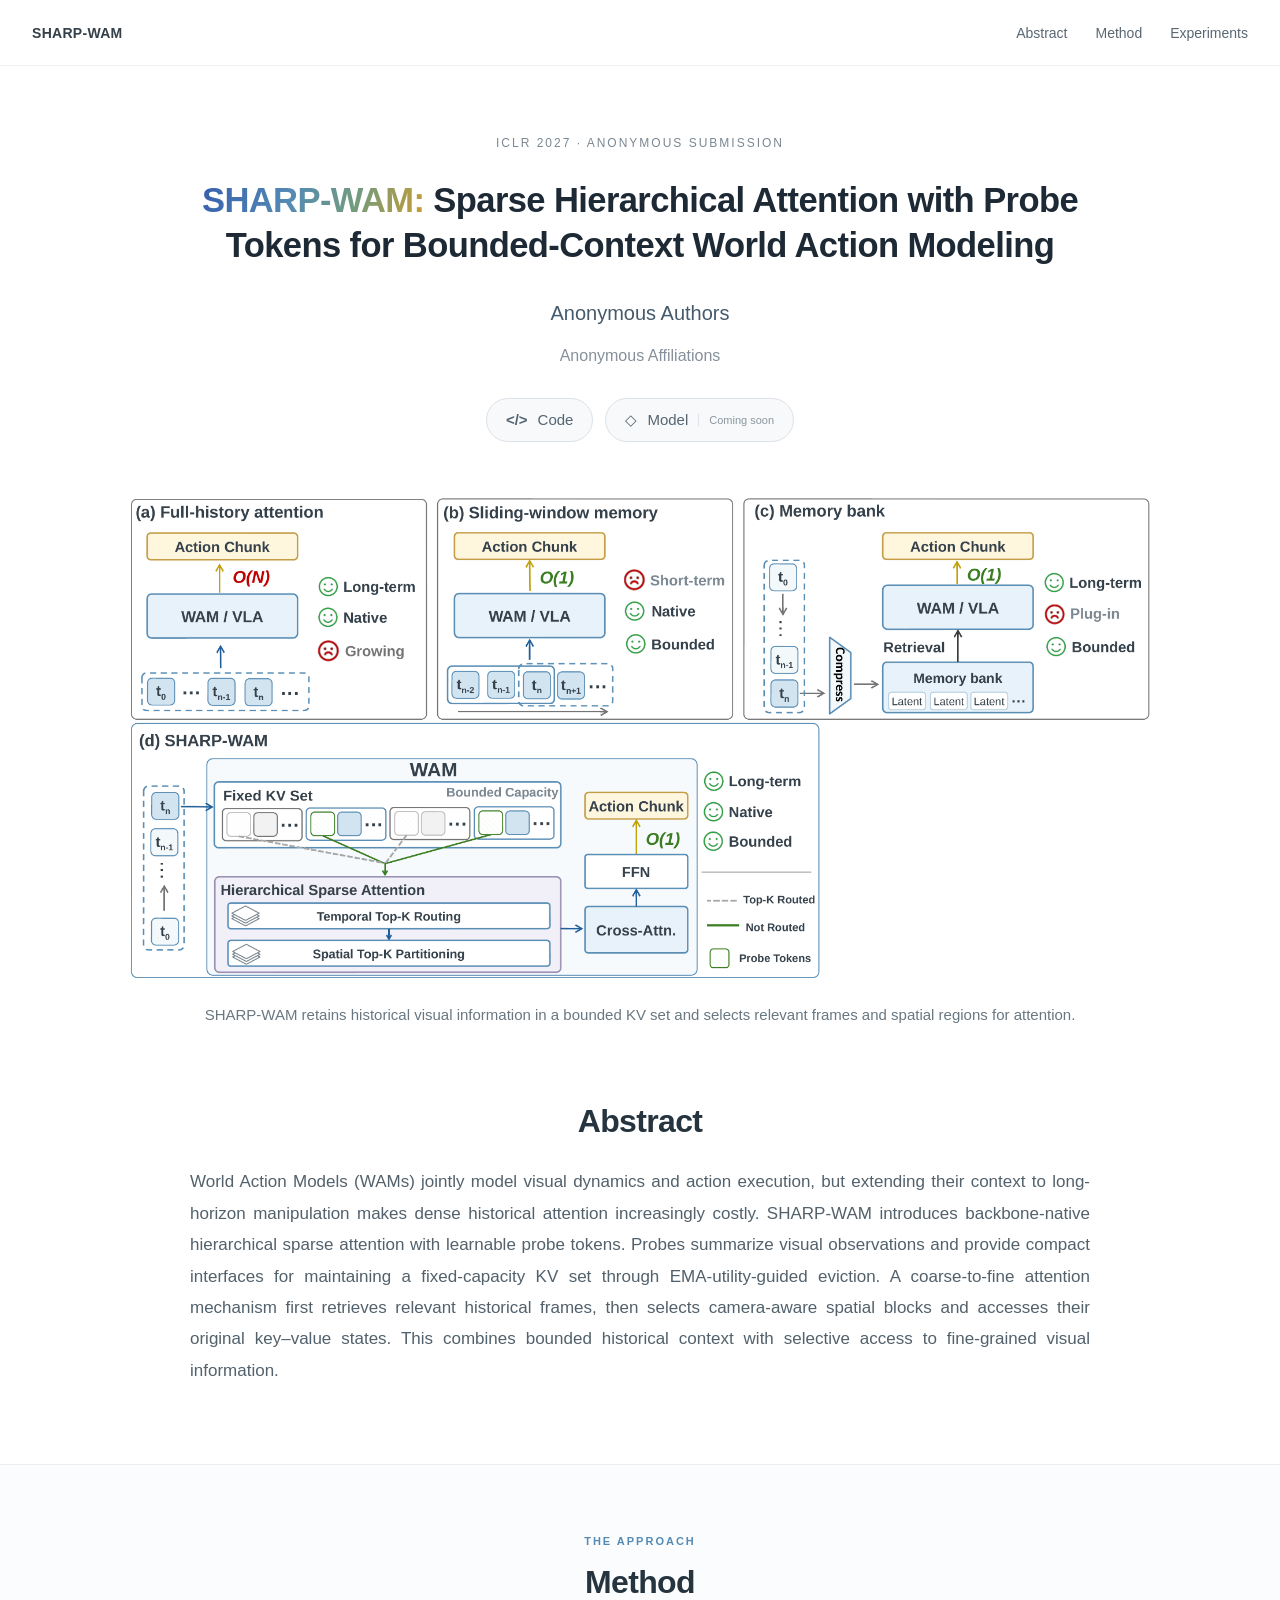
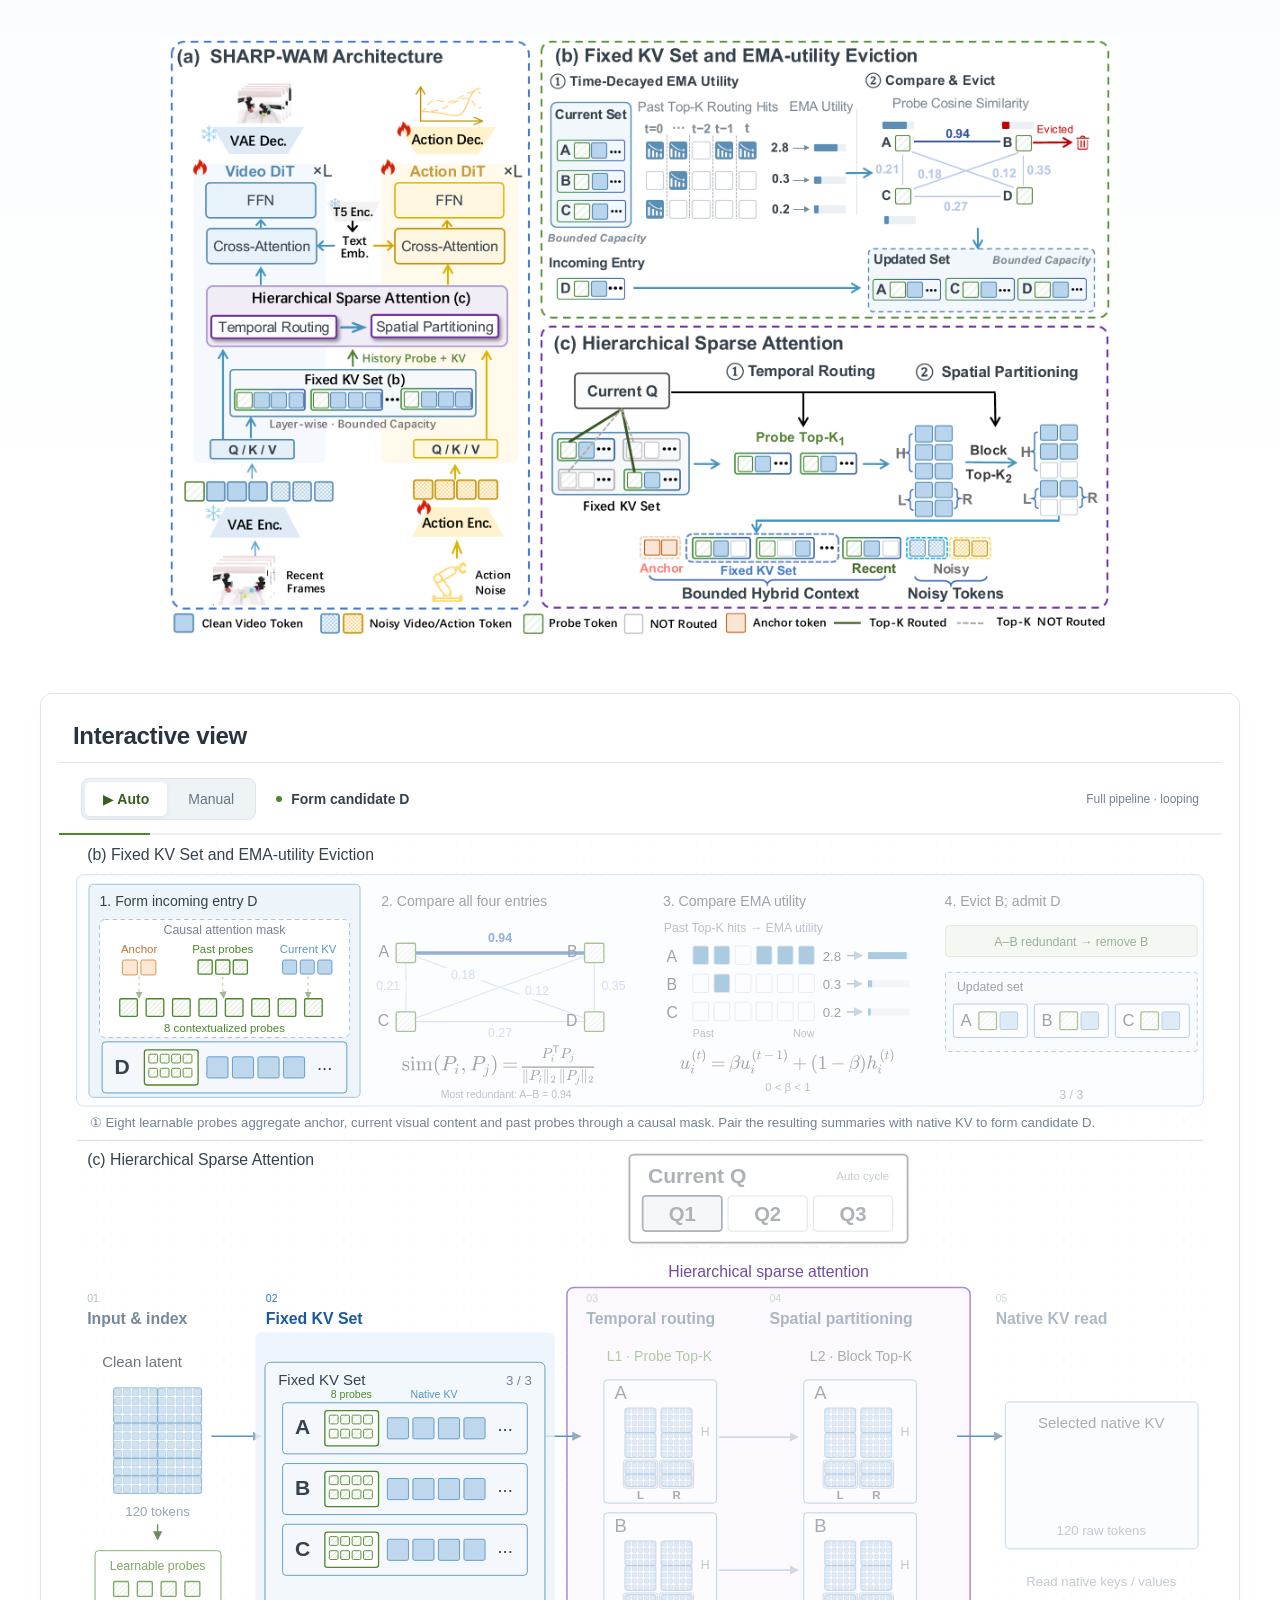
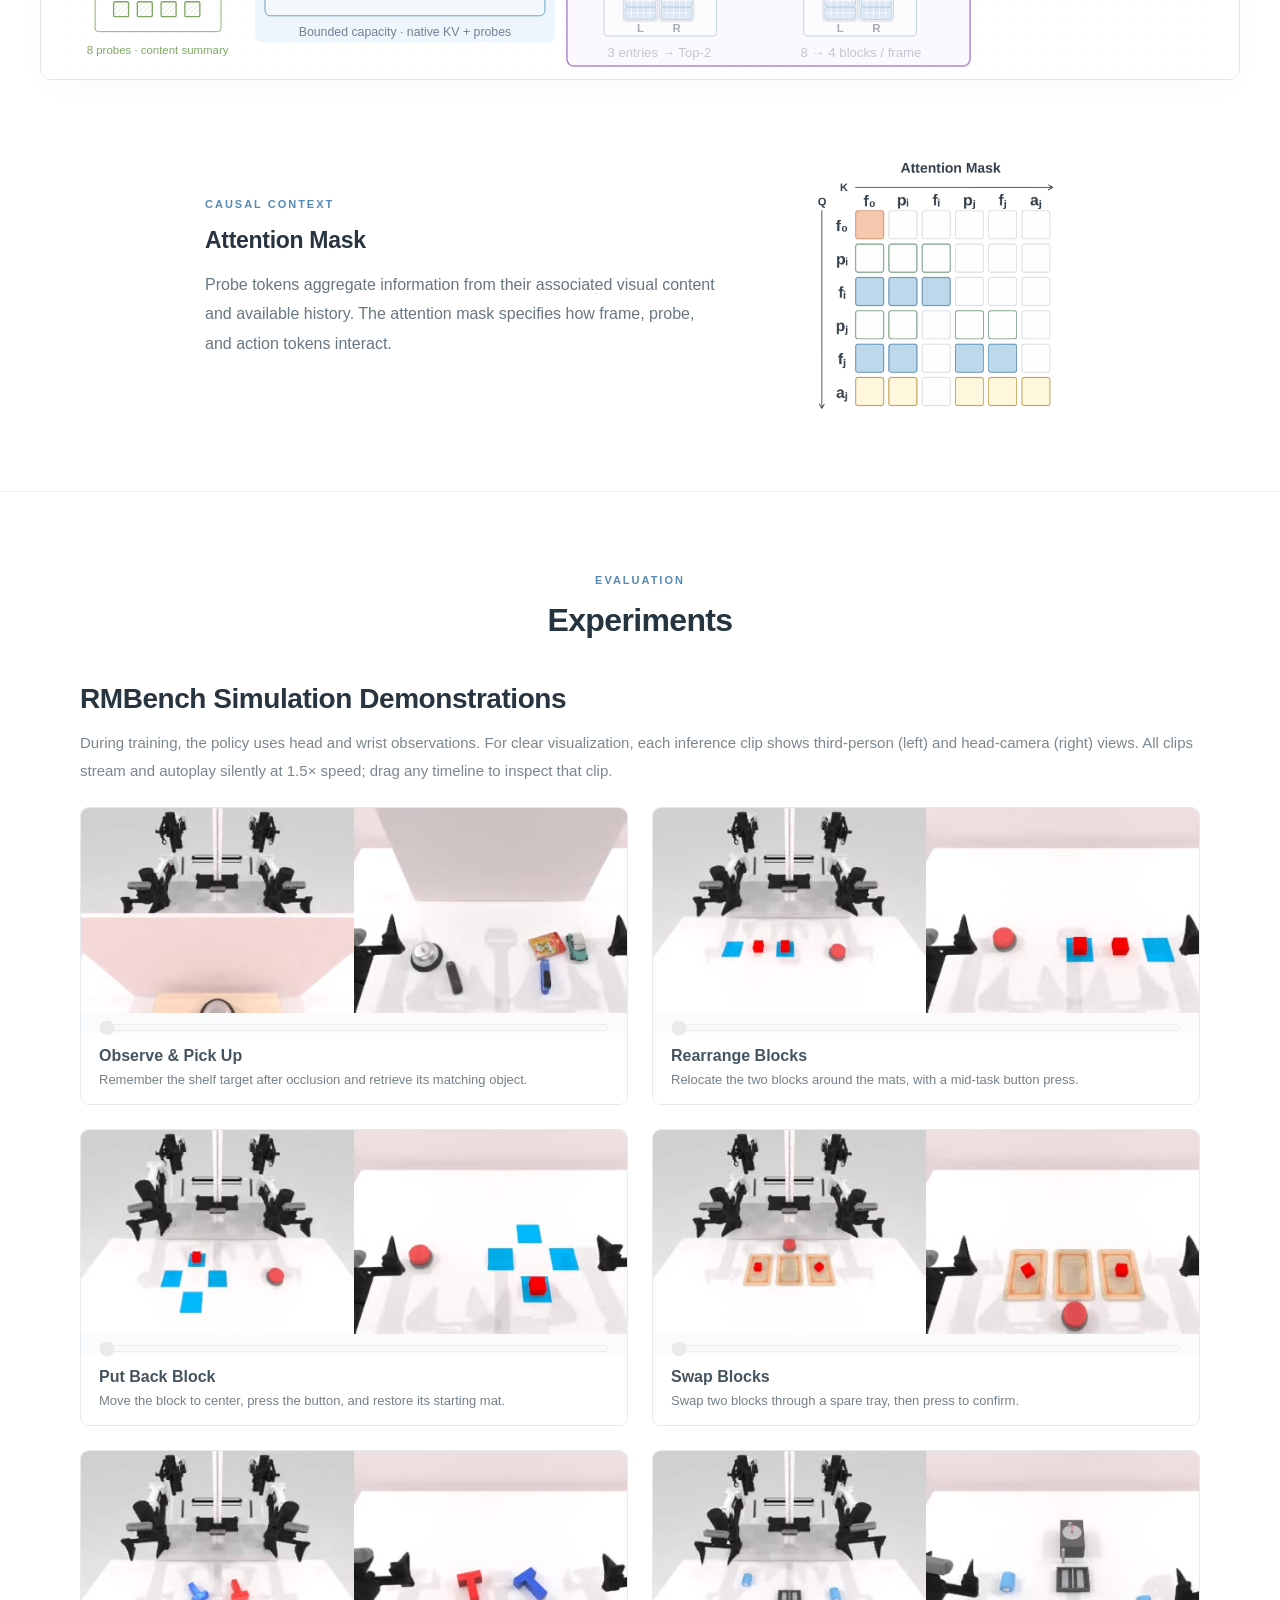
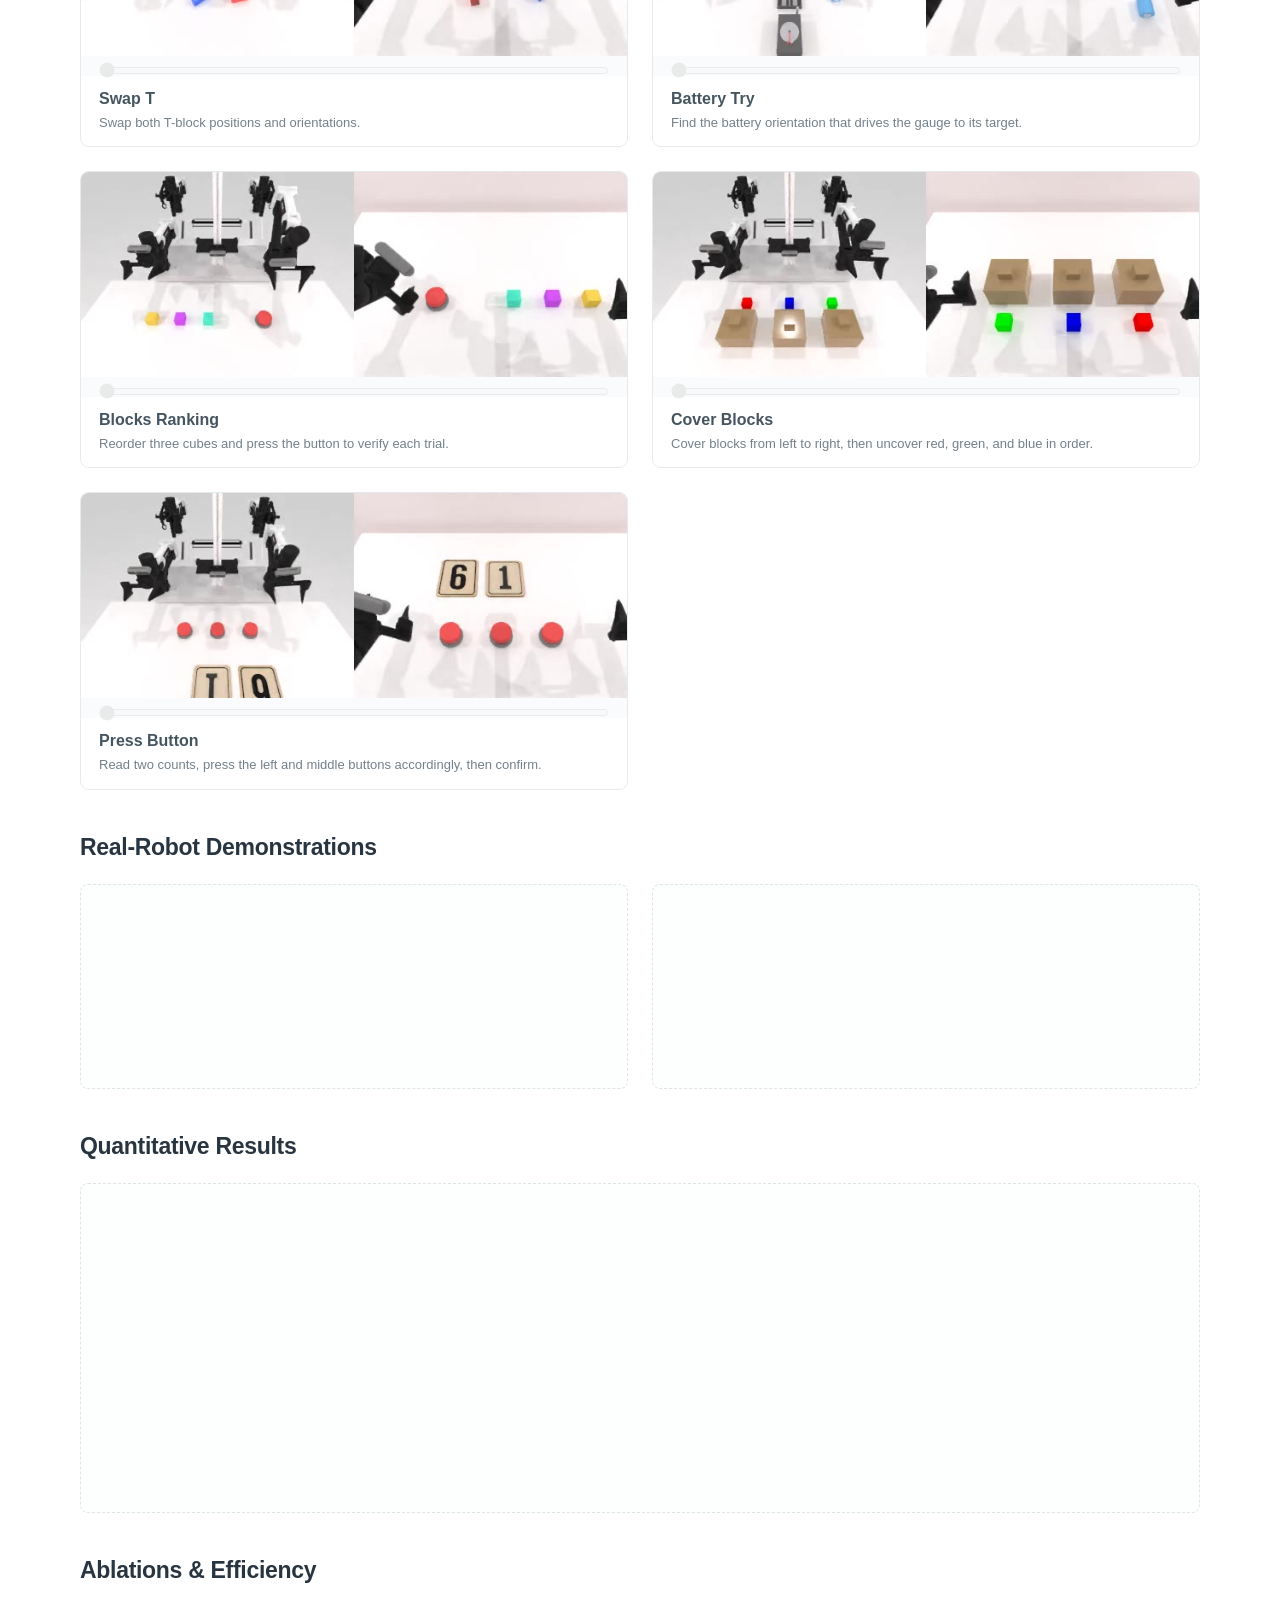
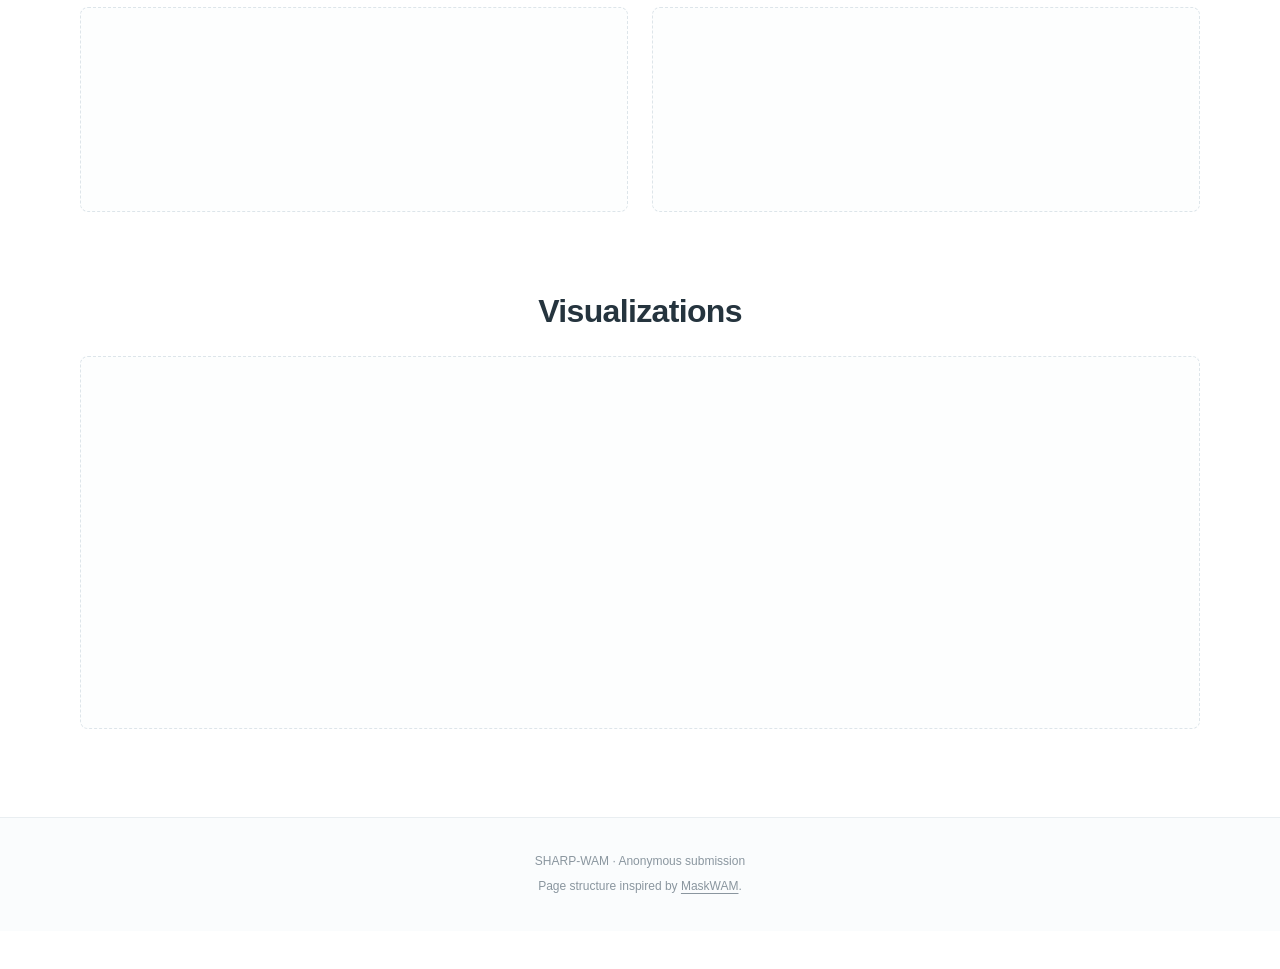
==== commit 26ef8e65: "Link anonymous code repository" ====
--- a/index.html
+++ b/index.html
@@ -3,7 +3,7 @@
 <body><a class="skip-link" href="#abstract">Skip to content</a>
 <nav class="page-nav" aria-label="Main navigation"><a class="nav-brand" href="#top">SHARP-WAM</a><div><a href="#abstract">Abstract</a><a href="#method">Method</a><a href="#experiments">Experiments</a></div></nav>
 <main id="top">
-<header class="paper-hero content"><p class="submission">ICLR 2027 · Anonymous submission</p><h1><span class="title-line"><span class="gradient-name">SHARP-WAM:</span> Sparse Hierarchical Attention with Probe</span> <span class="title-line">Tokens for Bounded-Context World Action Modeling</span></h1><p class="authors">Anonymous Authors</p><p class="affiliations">Anonymous Affiliations</p><div class="resource-links"><button type="button" disabled aria-label="Code, coming soon"><span aria-hidden="true">&lt;/&gt;</span> Code <small>Coming soon</small></button><button type="button" disabled aria-label="Model, coming soon"><span aria-hidden="true">◇</span> Model <small>Coming soon</small></button></div></header>
+<header class="paper-hero content"><p class="submission">ICLR 2027 · Anonymous submission</p><h1><span class="title-line"><span class="gradient-name">SHARP-WAM:</span> Sparse Hierarchical Attention with Probe</span> <span class="title-line">Tokens for Bounded-Context World Action Modeling</span></h1><p class="authors">Anonymous Authors</p><p class="affiliations">Anonymous Affiliations</p><div class="resource-links"><a href="https://github.com/Cham-0624/SHARP-WAM-Anonymous.git" target="_blank" rel="noopener noreferrer" aria-label="Open anonymous code repository"><span aria-hidden="true">&lt;/&gt;</span> Code</a><button type="button" disabled aria-label="Model, coming soon"><span aria-hidden="true">◇</span> Model <small>Coming soon</small></button></div></header>
 <section class="content overview" aria-label="Overview"><figure class="paper-figure"><a href="./assets/figure-1.png" target="_blank" rel="noopener" aria-label="Open the overview figure at full resolution"><img src="./assets/figure-1.png" alt="Comparison of full-history attention, sliding-window memory, external memory banks and SHARP-WAM's fixed KV set with hierarchical sparse attention." width="3600" height="1681" fetchpriority="high"></a><figcaption>SHARP-WAM retains historical visual information in a bounded KV set and selects relevant frames and spatial regions for attention.</figcaption></figure></section>
 <section id="abstract" class="text-section content"><h2>Abstract</h2><p>World Action Models (WAMs) jointly model visual dynamics and action execution, but extending their context to long-horizon manipulation makes dense historical attention increasingly costly. SHARP-WAM introduces backbone-native hierarchical sparse attention with learnable probe tokens. Probes summarize visual observations and provide compact interfaces for maintaining a fixed-capacity KV set through EMA-utility-guided eviction. A coarse-to-fine attention mechanism first retrieves relevant historical frames, then selects camera-aware spatial blocks and accesses their original key–value states. This combines bounded historical context with selective access to fine-grained visual information.</p></section>
 <section id="method" class="method-section"><div class="content section-heading"><p class="section-kicker">THE APPROACH</p><h2>Method</h2></div>
--- a/paper.css
+++ b/paper.css
@@ -12,3 +12,4 @@
 .paper-hero{width:min(1240px,calc(100% - 64px))}.paper-hero h1{max-width:1200px;font-size:clamp(20px,2.7vw,36px);letter-spacing:-.6px;line-height:1.3}.title-line{display:block;white-space:nowrap}
 @media(max-width:650px){.paper-hero{width:calc(100% - 36px)}.paper-hero h1{font-size:clamp(25px,5.6vw,32px);letter-spacing:-.5px}.title-line{display:inline;white-space:normal}}
 .attention-layout{grid-template-columns:1fr 280px;max-width:870px}.attention-layout figure{width:100%;max-width:280px;justify-self:center}@media(max-width:750px){.attention-layout figure{width:80%;max-width:280px}}
+.resource-links a,.resource-links button{display:flex;align-items:center;gap:10px;border:1px solid #dce2e7;background:#f7f9fa;border-radius:24px;padding:12px 19px;color:#546471;opacity:1;font-size:15px}.resource-links a{text-decoration:none}.resource-links a:hover{border-color:#b7c9d8;background:#eef4f8;color:#3862ae}.resource-links button{cursor:not-allowed}
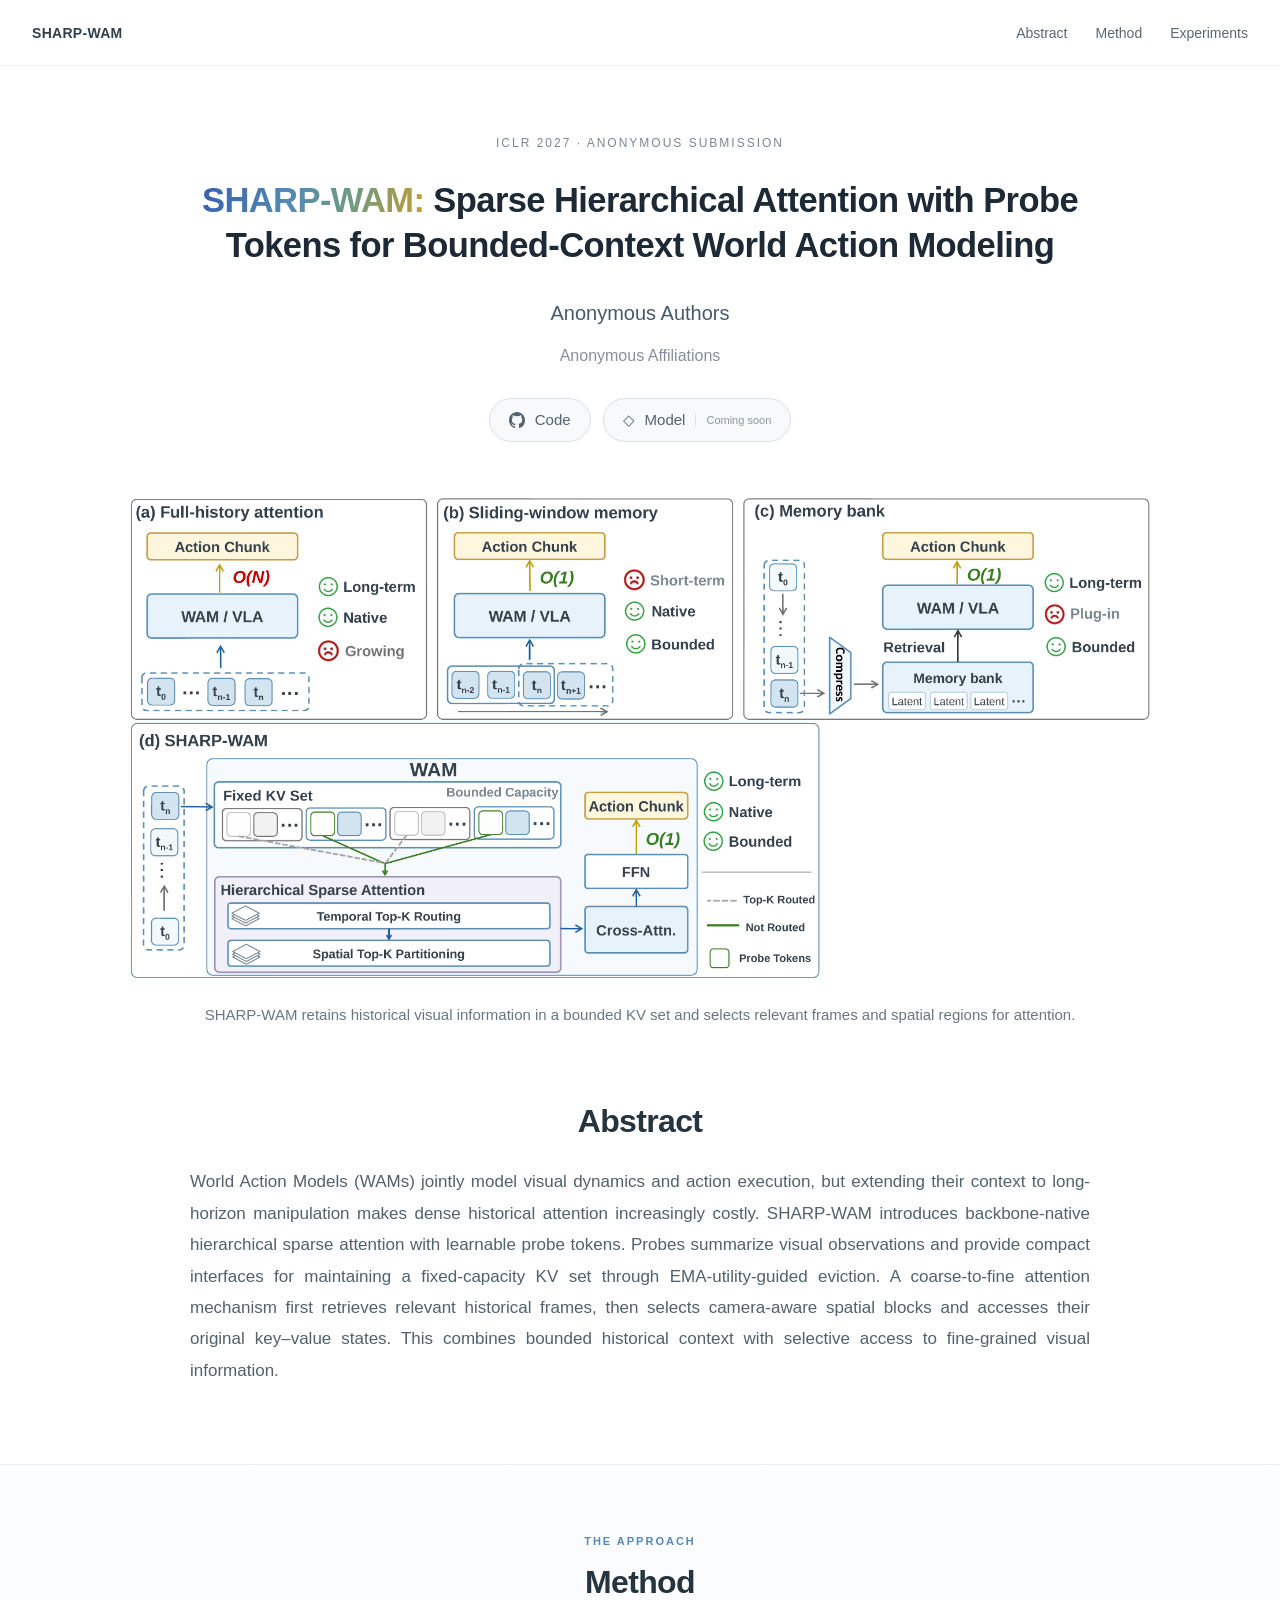
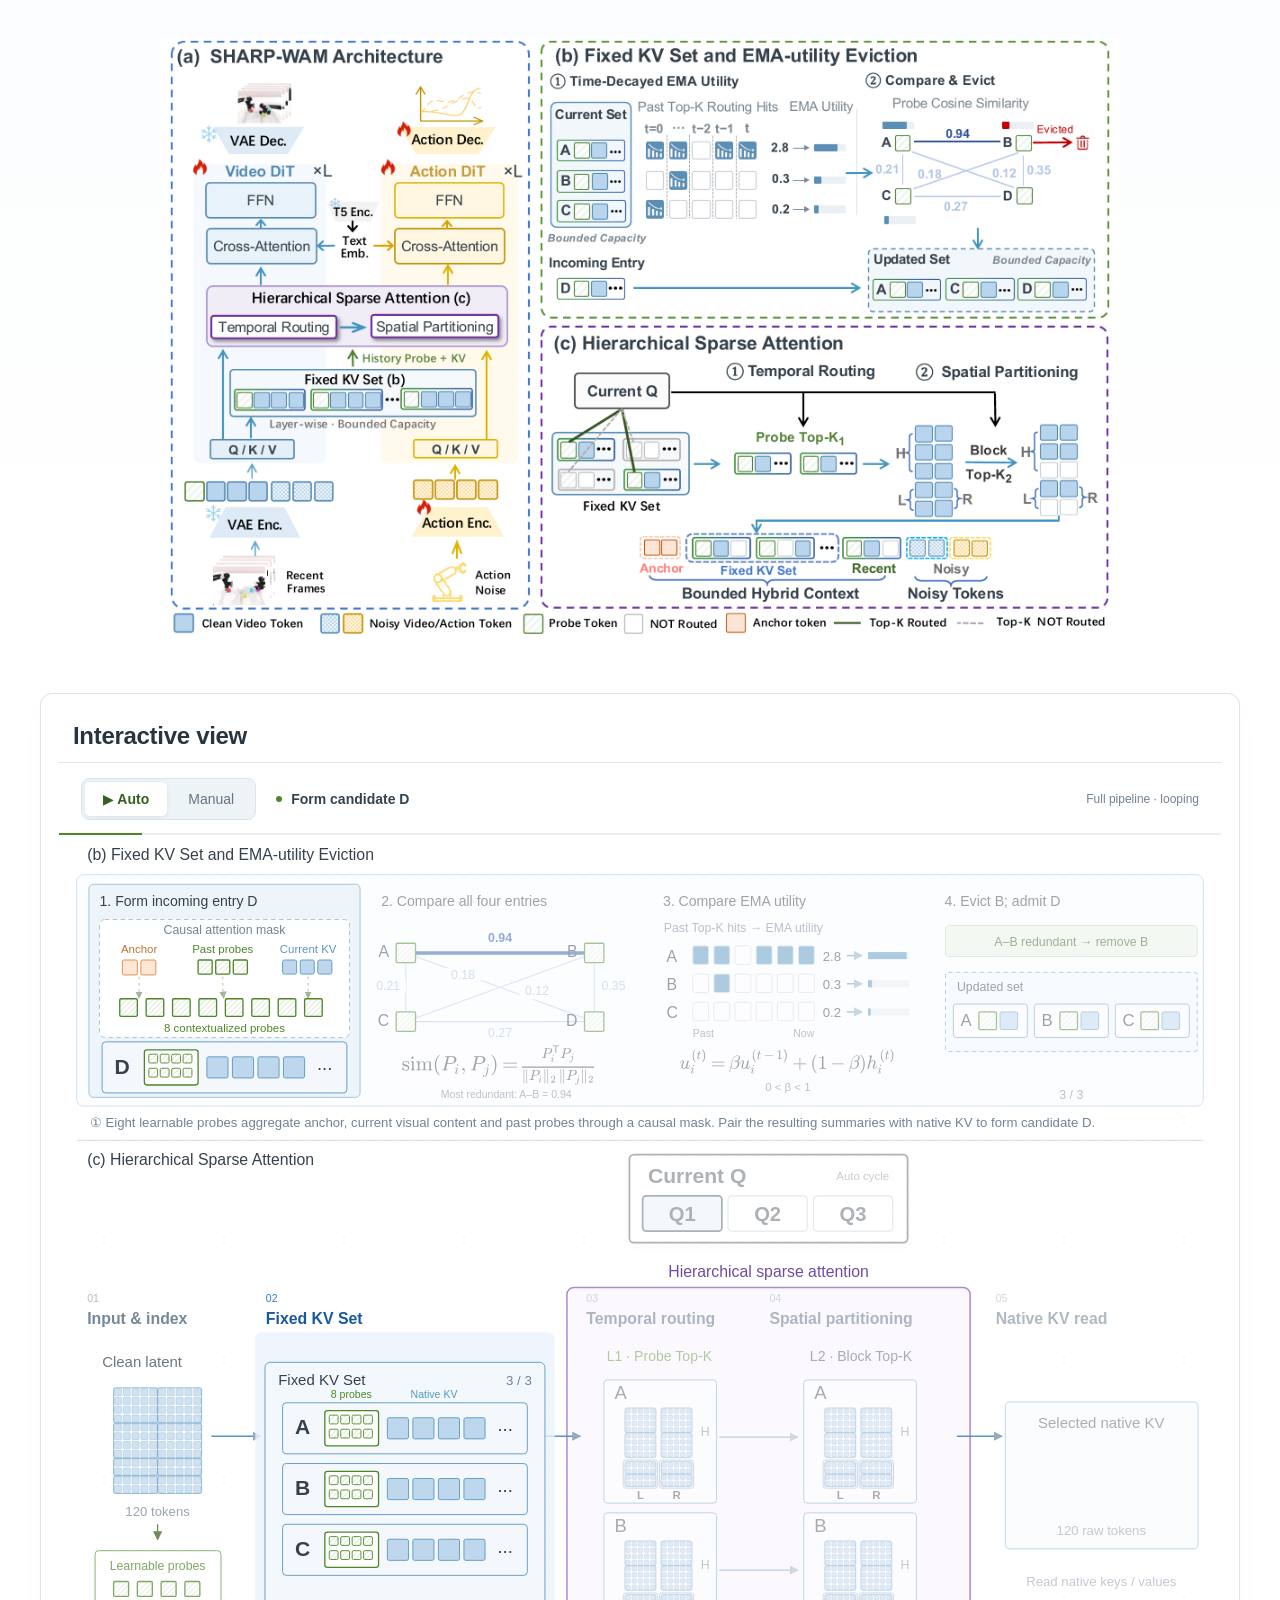
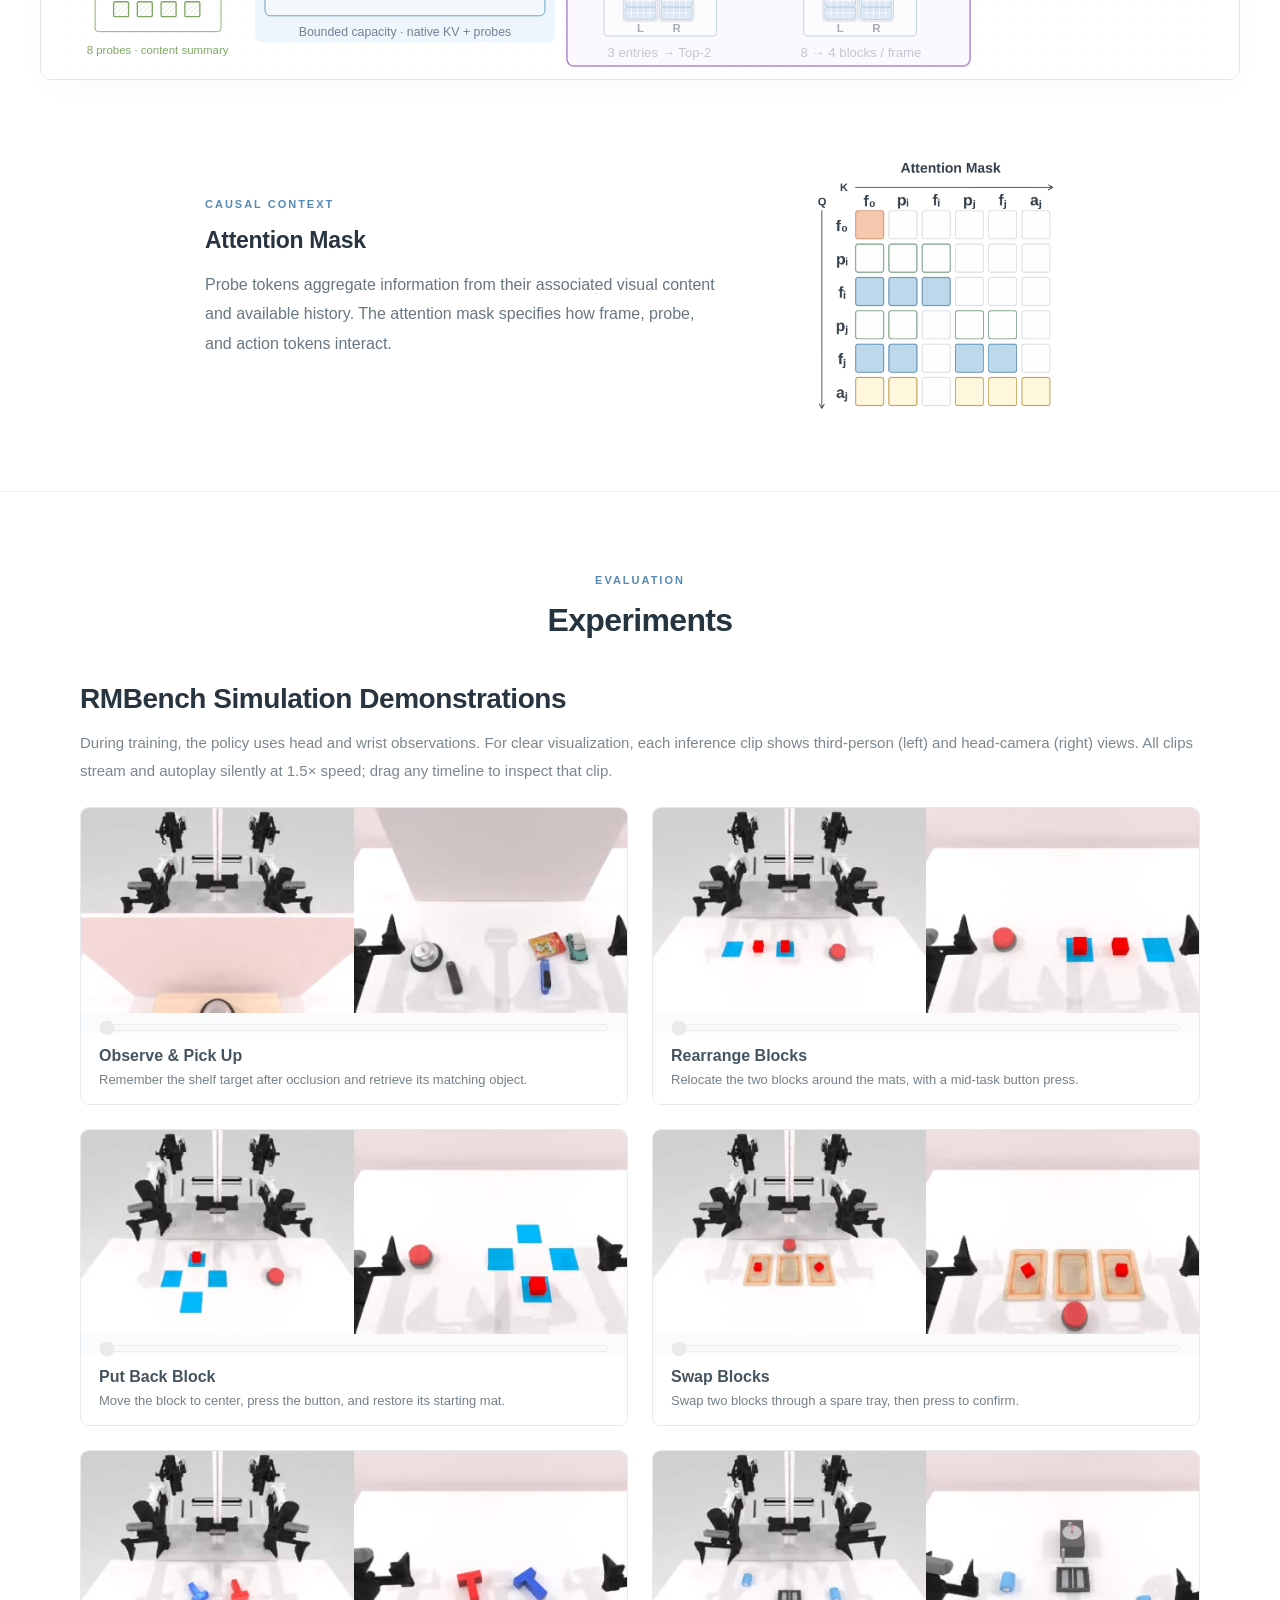
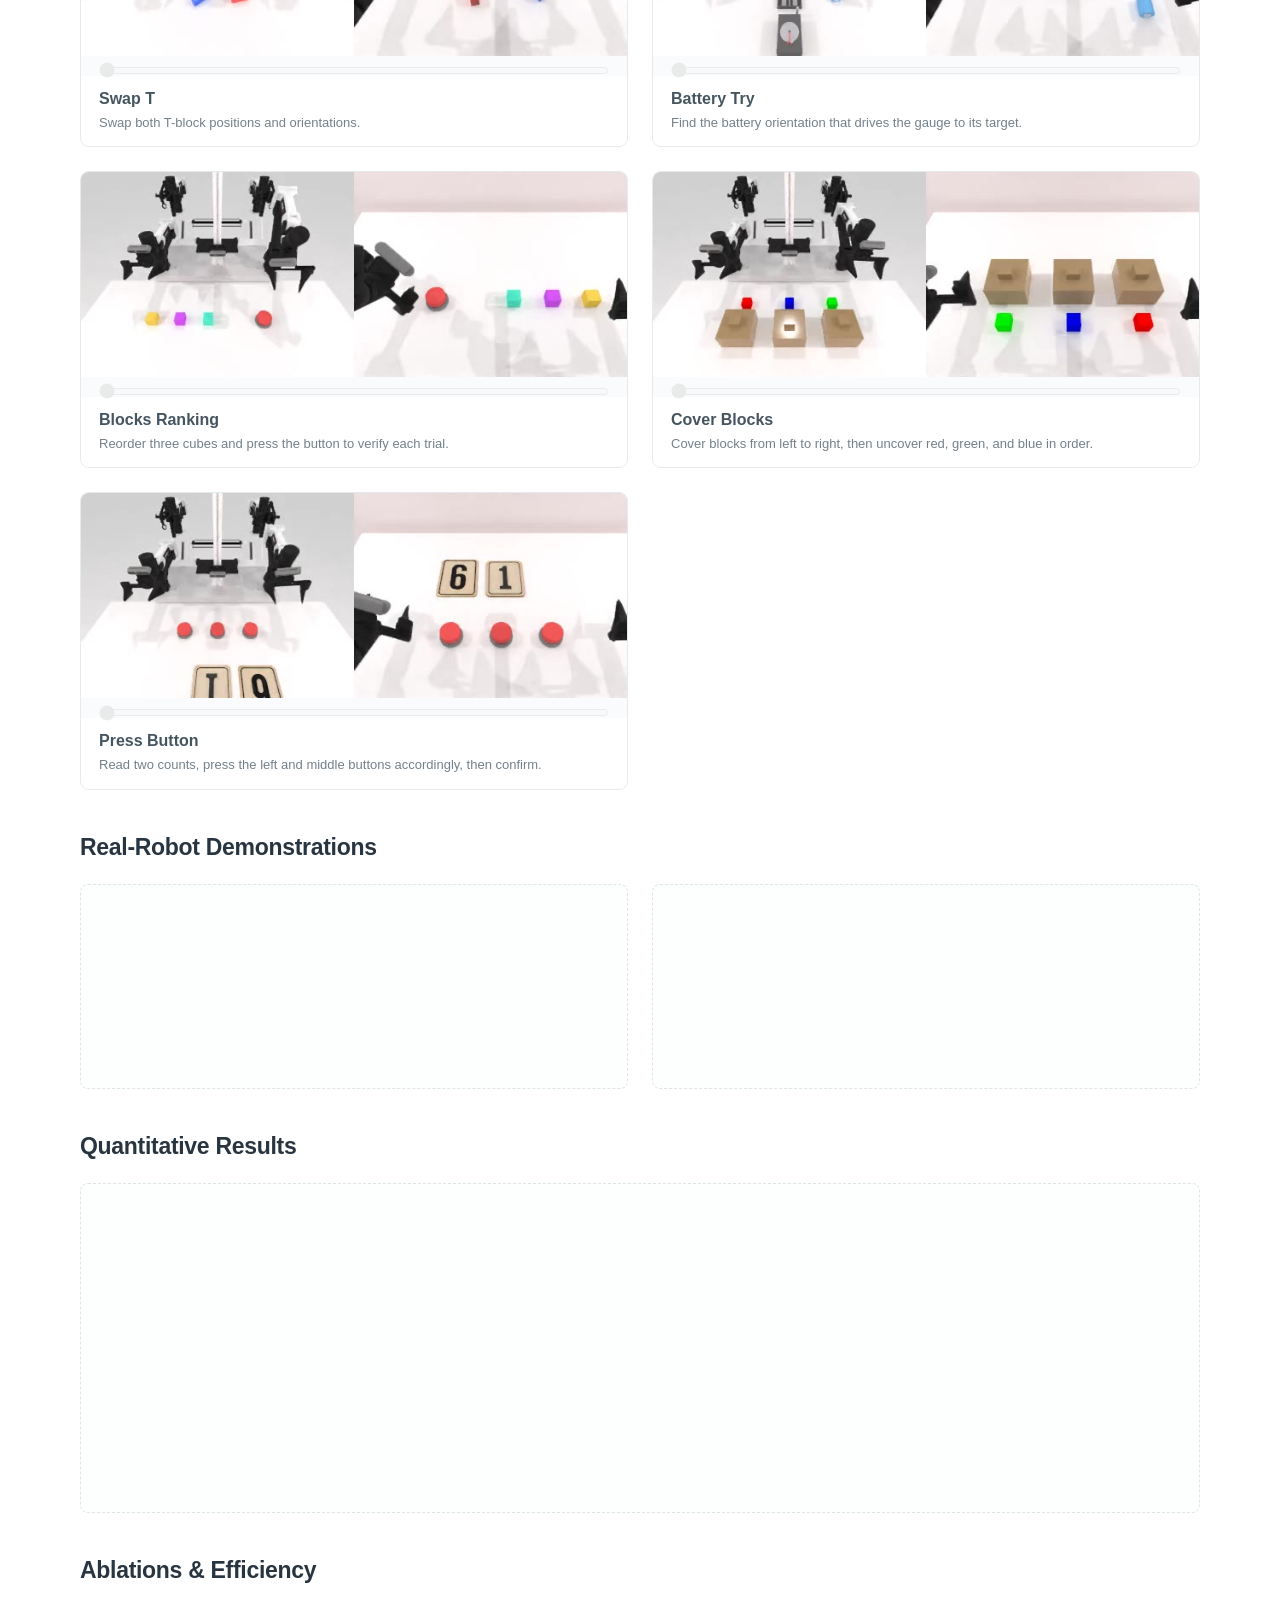
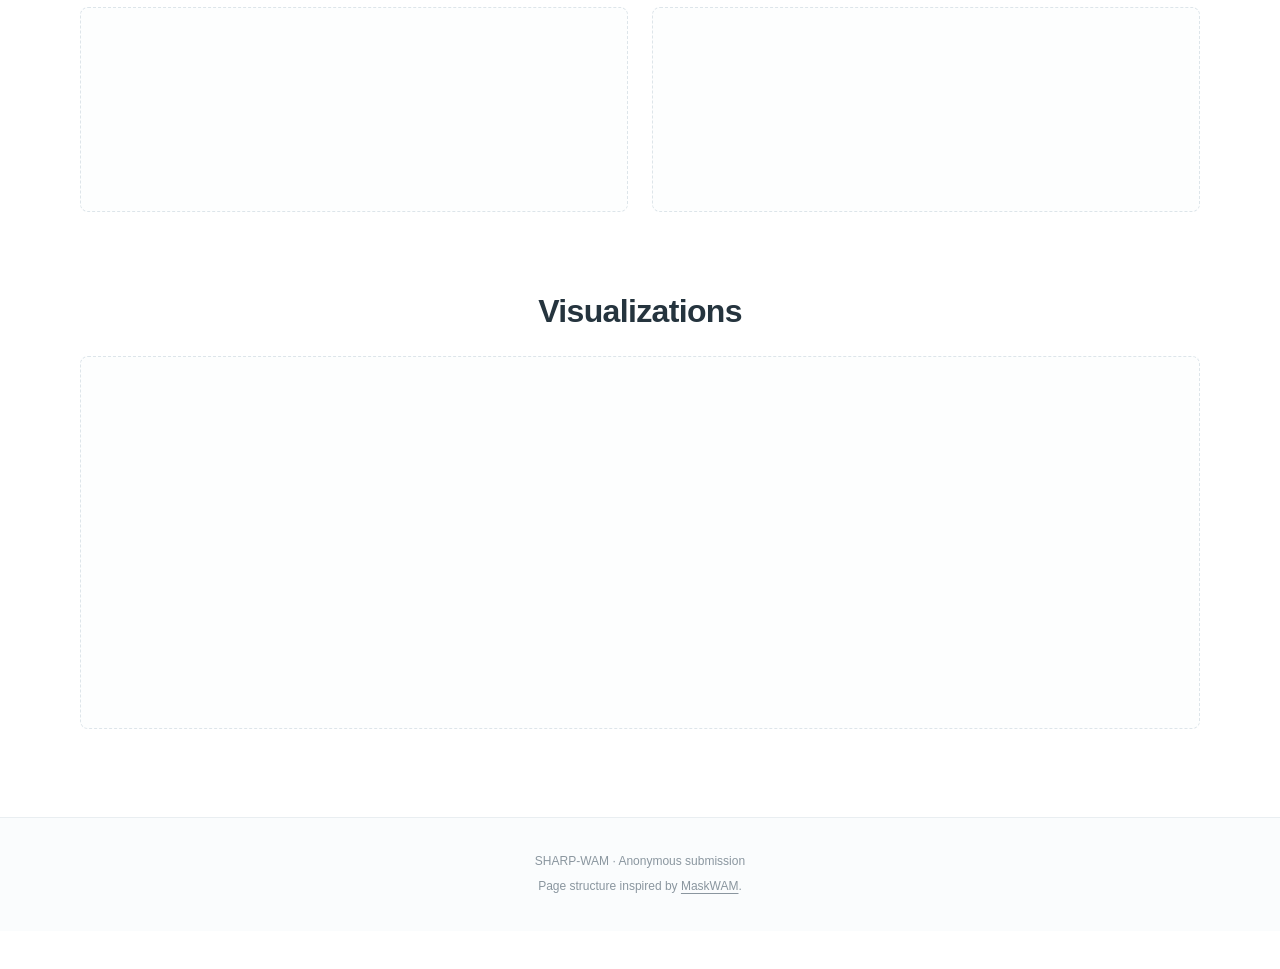
==== commit d6ca720f: "Polish anonymous repository link button" ====
--- a/index.html
+++ b/index.html
@@ -3,7 +3,7 @@
 <body><a class="skip-link" href="#abstract">Skip to content</a>
 <nav class="page-nav" aria-label="Main navigation"><a class="nav-brand" href="#top">SHARP-WAM</a><div><a href="#abstract">Abstract</a><a href="#method">Method</a><a href="#experiments">Experiments</a></div></nav>
 <main id="top">
-<header class="paper-hero content"><p class="submission">ICLR 2027 · Anonymous submission</p><h1><span class="title-line"><span class="gradient-name">SHARP-WAM:</span> Sparse Hierarchical Attention with Probe</span> <span class="title-line">Tokens for Bounded-Context World Action Modeling</span></h1><p class="authors">Anonymous Authors</p><p class="affiliations">Anonymous Affiliations</p><div class="resource-links"><a href="https://github.com/Cham-0624/SHARP-WAM-Anonymous.git" target="_blank" rel="noopener noreferrer" aria-label="Open anonymous code repository"><span aria-hidden="true">&lt;/&gt;</span> Code</a><button type="button" disabled aria-label="Model, coming soon"><span aria-hidden="true">◇</span> Model <small>Coming soon</small></button></div></header>
+<header class="paper-hero content"><p class="submission">ICLR 2027 · Anonymous submission</p><h1><span class="title-line"><span class="gradient-name">SHARP-WAM:</span> Sparse Hierarchical Attention with Probe</span> <span class="title-line">Tokens for Bounded-Context World Action Modeling</span></h1><p class="authors">Anonymous Authors</p><p class="affiliations">Anonymous Affiliations</p><div class="resource-links"><a href="https://github.com/Cham-0624/SHARP-WAM-Anonymous.git" target="_blank" rel="noopener noreferrer" aria-label="Open anonymous code repository"><svg class="github-icon" viewBox="0 0 16 16" aria-hidden="true"><path d="M8 0C3.58 0 0 3.67 0 8.2c0 3.62 2.29 6.69 5.47 7.77.4.08.55-.18.55-.39 0-.19-.01-.71-.01-1.39-2.23.5-2.7-1.1-2.7-1.1-.36-.95-.89-1.2-.89-1.2-.73-.51.06-.5.06-.5.81.06 1.24.86 1.24.86.72 1.27 1.88.9 2.34.69.07-.54.28-.9.51-1.11-1.78-.21-3.65-.92-3.65-4.08 0-.9.31-1.64.82-2.22-.08-.21-.36-1.05.08-2.19 0 0 .67-.22 2.2.85a7.37 7.37 0 0 1 4 0c1.53-1.07 2.2-.85 2.2-.85.44 1.14.16 1.98.08 2.19.51.58.82 1.32.82 2.22 0 3.17-1.87 3.87-3.65 4.08.29.26.54.76.54 1.53 0 1.1-.01 1.98-.01 2.25 0 .21.15.47.55.39A8.21 8.21 0 0 0 16 8.2C16 3.67 12.42 0 8 0Z"></path></svg> Code</a><button type="button" disabled aria-label="Model, coming soon"><span aria-hidden="true">◇</span> Model <small>Coming soon</small></button></div></header>
 <section class="content overview" aria-label="Overview"><figure class="paper-figure"><a href="./assets/figure-1.png" target="_blank" rel="noopener" aria-label="Open the overview figure at full resolution"><img src="./assets/figure-1.png" alt="Comparison of full-history attention, sliding-window memory, external memory banks and SHARP-WAM's fixed KV set with hierarchical sparse attention." width="3600" height="1681" fetchpriority="high"></a><figcaption>SHARP-WAM retains historical visual information in a bounded KV set and selects relevant frames and spatial regions for attention.</figcaption></figure></section>
 <section id="abstract" class="text-section content"><h2>Abstract</h2><p>World Action Models (WAMs) jointly model visual dynamics and action execution, but extending their context to long-horizon manipulation makes dense historical attention increasingly costly. SHARP-WAM introduces backbone-native hierarchical sparse attention with learnable probe tokens. Probes summarize visual observations and provide compact interfaces for maintaining a fixed-capacity KV set through EMA-utility-guided eviction. A coarse-to-fine attention mechanism first retrieves relevant historical frames, then selects camera-aware spatial blocks and accesses their original key–value states. This combines bounded historical context with selective access to fine-grained visual information.</p></section>
 <section id="method" class="method-section"><div class="content section-heading"><p class="section-kicker">THE APPROACH</p><h2>Method</h2></div>
--- a/paper.css
+++ b/paper.css
@@ -13,3 +13,4 @@
 @media(max-width:650px){.paper-hero{width:calc(100% - 36px)}.paper-hero h1{font-size:clamp(25px,5.6vw,32px);letter-spacing:-.5px}.title-line{display:inline;white-space:normal}}
 .attention-layout{grid-template-columns:1fr 280px;max-width:870px}.attention-layout figure{width:100%;max-width:280px;justify-self:center}@media(max-width:750px){.attention-layout figure{width:80%;max-width:280px}}
 .resource-links a,.resource-links button{display:flex;align-items:center;gap:10px;border:1px solid #dce2e7;background:#f7f9fa;border-radius:24px;padding:12px 19px;color:#546471;opacity:1;font-size:15px}.resource-links a{text-decoration:none}.resource-links a:hover{border-color:#b7c9d8;background:#eef4f8;color:#3862ae}.resource-links button{cursor:not-allowed}
+.github-icon{width:16px;height:16px;fill:currentColor;flex:0 0 auto}
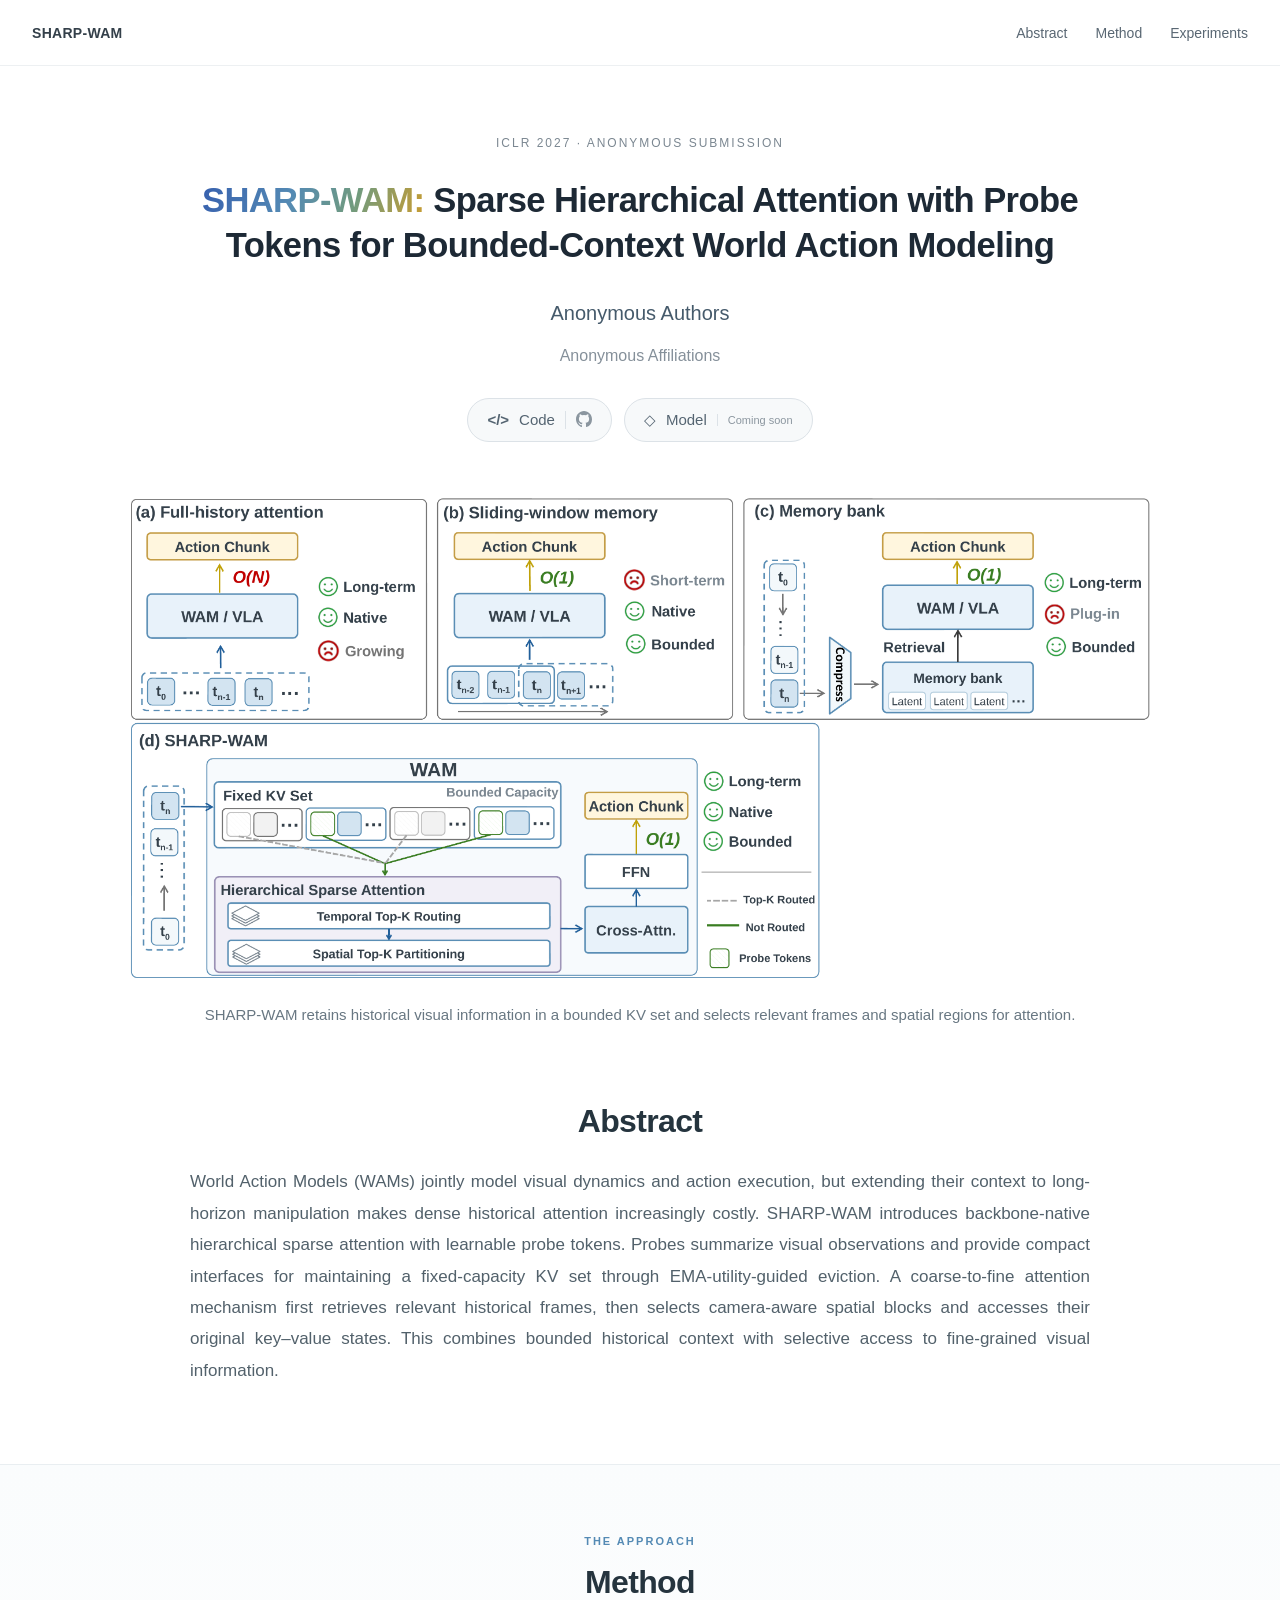
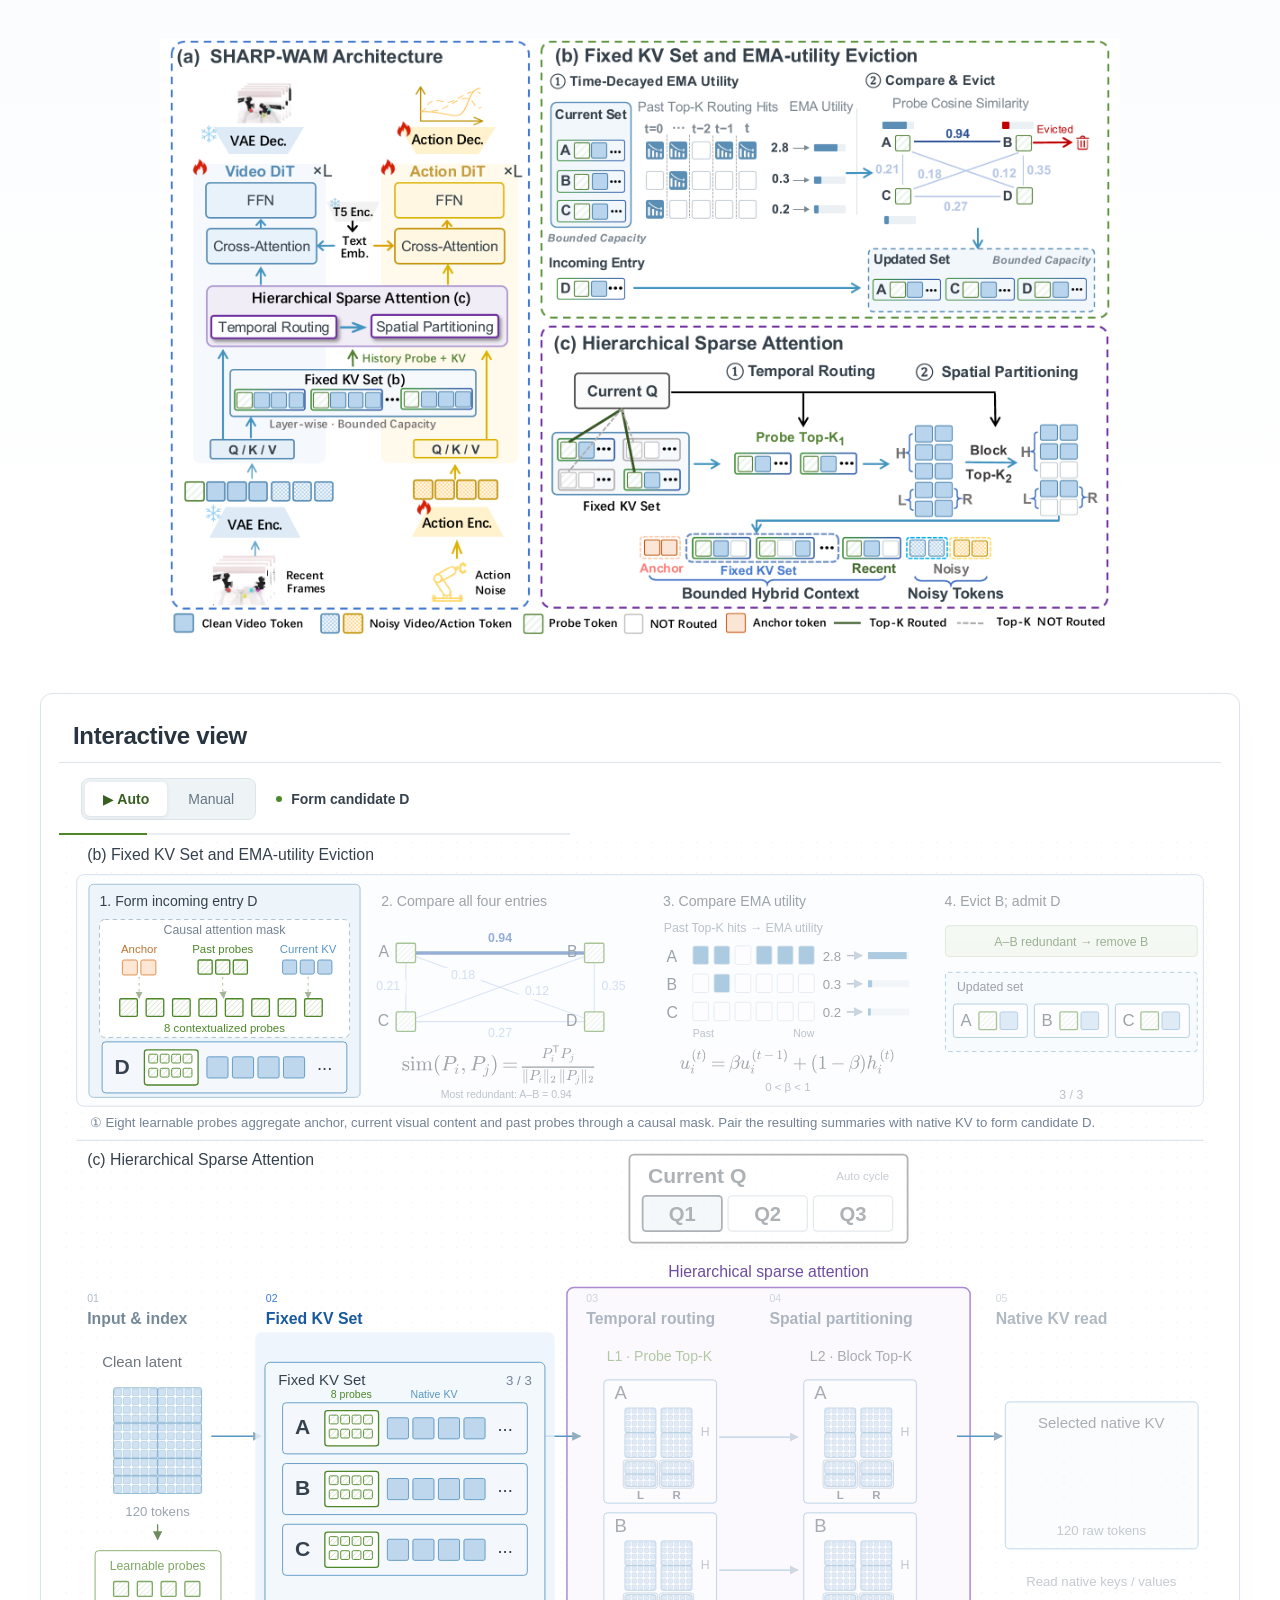
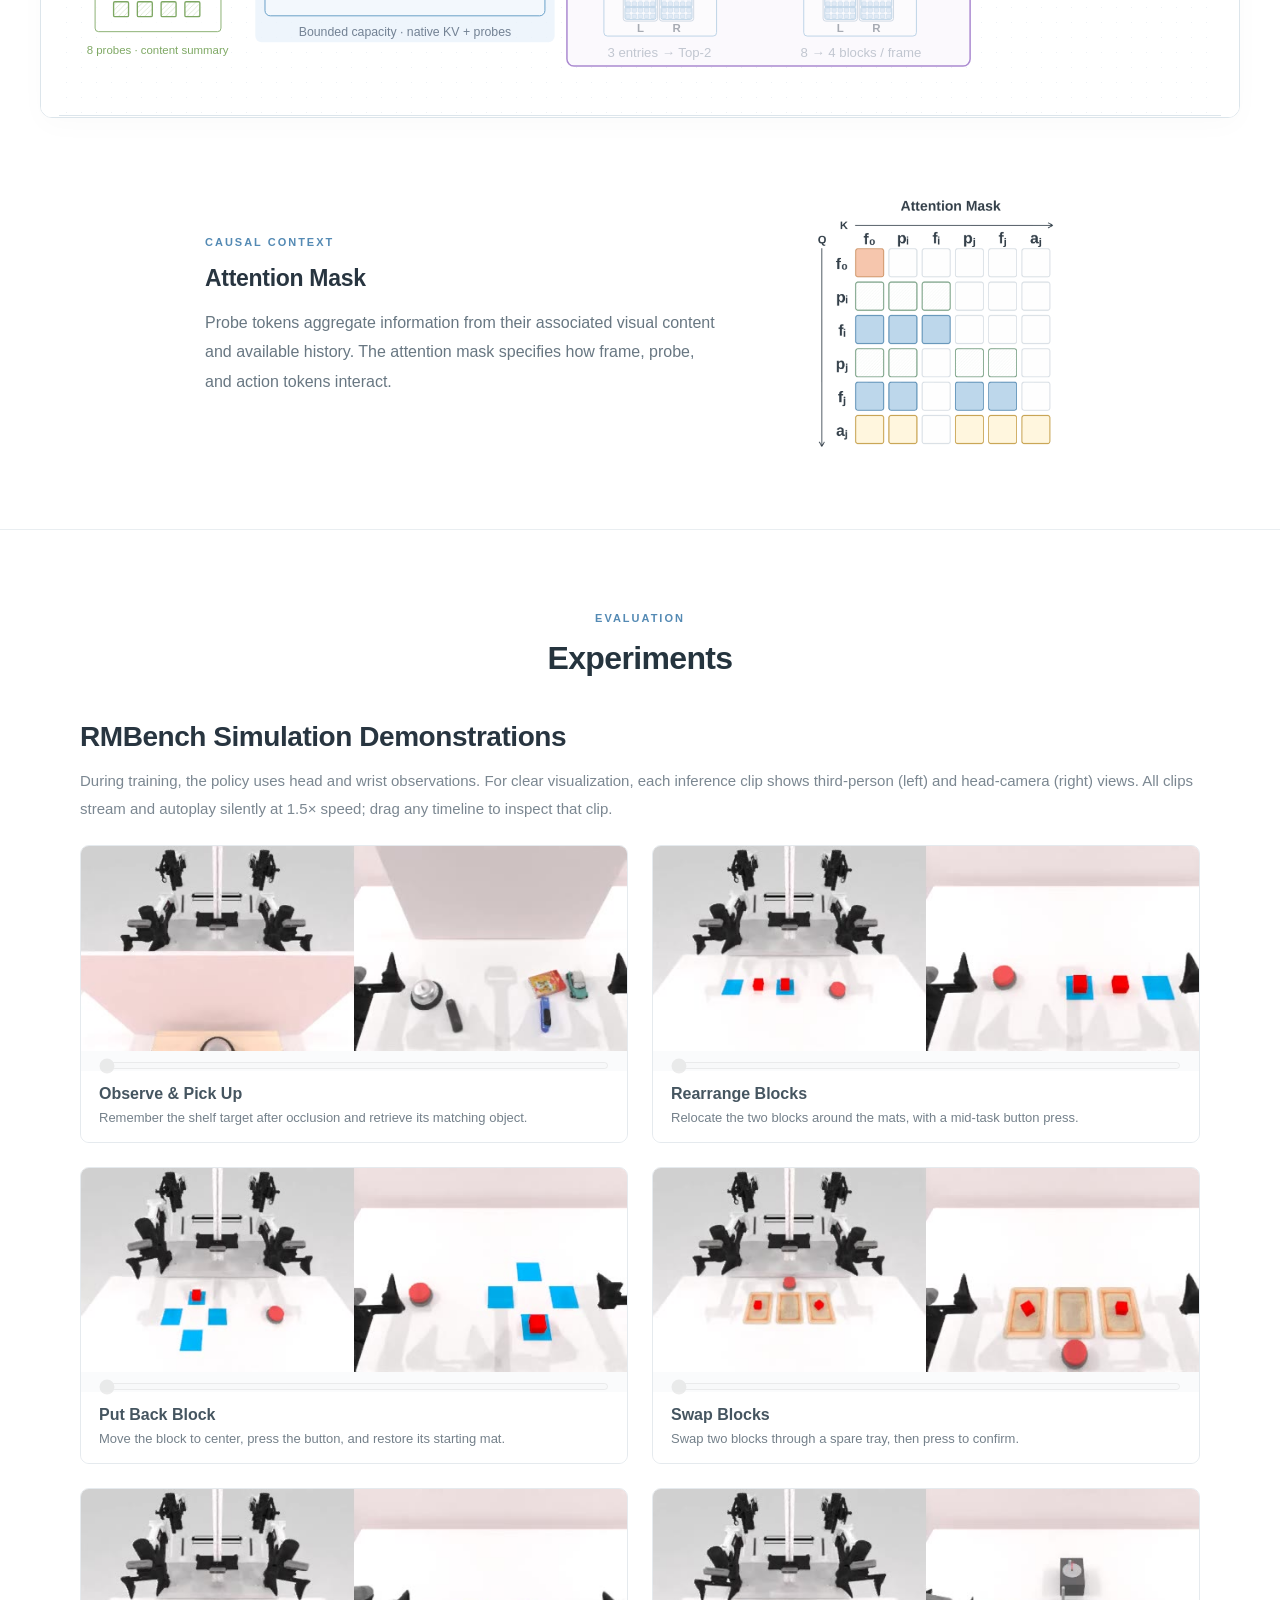
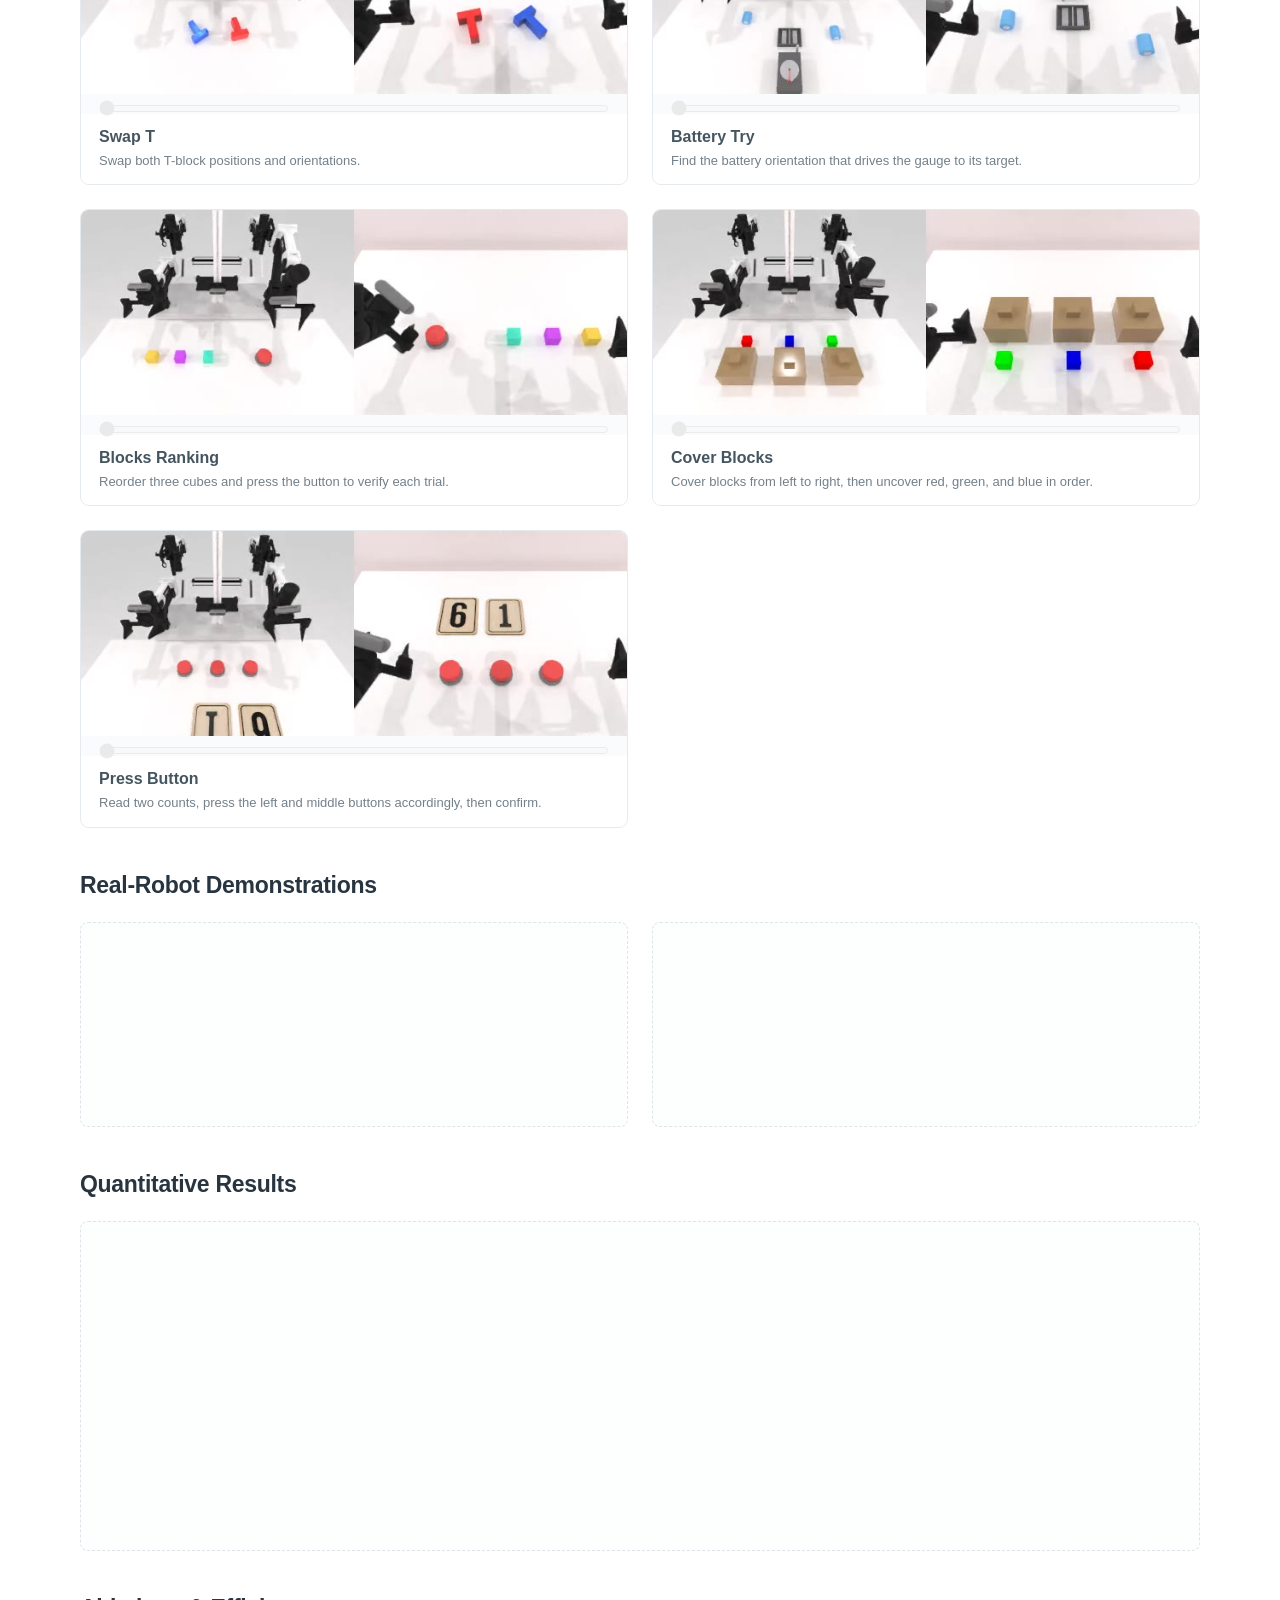
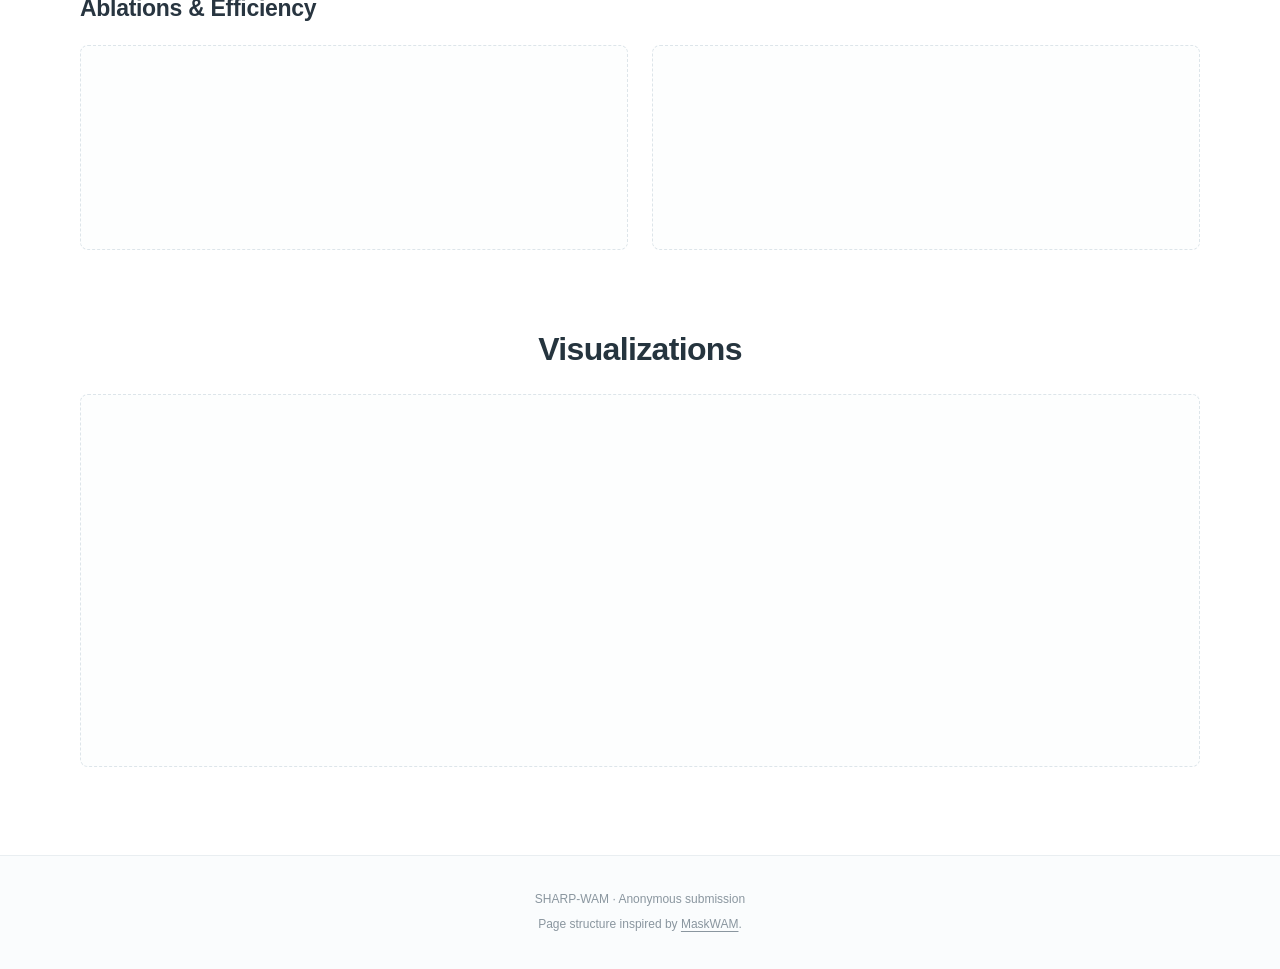
==== commit 328891c6: "Match code button to original resource styling" ====
--- a/index.html
+++ b/index.html
@@ -3,7 +3,7 @@
 <body><a class="skip-link" href="#abstract">Skip to content</a>
 <nav class="page-nav" aria-label="Main navigation"><a class="nav-brand" href="#top">SHARP-WAM</a><div><a href="#abstract">Abstract</a><a href="#method">Method</a><a href="#experiments">Experiments</a></div></nav>
 <main id="top">
-<header class="paper-hero content"><p class="submission">ICLR 2027 · Anonymous submission</p><h1><span class="title-line"><span class="gradient-name">SHARP-WAM:</span> Sparse Hierarchical Attention with Probe</span> <span class="title-line">Tokens for Bounded-Context World Action Modeling</span></h1><p class="authors">Anonymous Authors</p><p class="affiliations">Anonymous Affiliations</p><div class="resource-links"><a href="https://github.com/Cham-0624/SHARP-WAM-Anonymous.git" target="_blank" rel="noopener noreferrer" aria-label="Open anonymous code repository"><svg class="github-icon" viewBox="0 0 16 16" aria-hidden="true"><path d="M8 0C3.58 0 0 3.67 0 8.2c0 3.62 2.29 6.69 5.47 7.77.4.08.55-.18.55-.39 0-.19-.01-.71-.01-1.39-2.23.5-2.7-1.1-2.7-1.1-.36-.95-.89-1.2-.89-1.2-.73-.51.06-.5.06-.5.81.06 1.24.86 1.24.86.72 1.27 1.88.9 2.34.69.07-.54.28-.9.51-1.11-1.78-.21-3.65-.92-3.65-4.08 0-.9.31-1.64.82-2.22-.08-.21-.36-1.05.08-2.19 0 0 .67-.22 2.2.85a7.37 7.37 0 0 1 4 0c1.53-1.07 2.2-.85 2.2-.85.44 1.14.16 1.98.08 2.19.51.58.82 1.32.82 2.22 0 3.17-1.87 3.87-3.65 4.08.29.26.54.76.54 1.53 0 1.1-.01 1.98-.01 2.25 0 .21.15.47.55.39A8.21 8.21 0 0 0 16 8.2C16 3.67 12.42 0 8 0Z"></path></svg> Code</a><button type="button" disabled aria-label="Model, coming soon"><span aria-hidden="true">◇</span> Model <small>Coming soon</small></button></div></header>
+<header class="paper-hero content"><p class="submission">ICLR 2027 · Anonymous submission</p><h1><span class="title-line"><span class="gradient-name">SHARP-WAM:</span> Sparse Hierarchical Attention with Probe</span> <span class="title-line">Tokens for Bounded-Context World Action Modeling</span></h1><p class="authors">Anonymous Authors</p><p class="affiliations">Anonymous Affiliations</p><div class="resource-links"><a href="https://github.com/Cham-0624/SHARP-WAM-Anonymous.git" target="_blank" rel="noopener noreferrer" aria-label="Open anonymous code repository"><span aria-hidden="true">&lt;/&gt;</span> Code <small aria-label="GitHub repository"><svg class="github-icon" viewBox="0 0 16 16" aria-hidden="true"><path d="M8 0C3.58 0 0 3.67 0 8.2c0 3.62 2.29 6.69 5.47 7.77.4.08.55-.18.55-.39 0-.19-.01-.71-.01-1.39-2.23.5-2.7-1.1-2.7-1.1-.36-.95-.89-1.2-.89-1.2-.73-.51.06-.5.06-.5.81.06 1.24.86 1.24.86.72 1.27 1.88.9 2.34.69.07-.54.28-.9.51-1.11-1.78-.21-3.65-.92-3.65-4.08 0-.9.31-1.64.82-2.22-.08-.21-.36-1.05.08-2.19 0 0 .67-.22 2.2.85a7.37 7.37 0 0 1 4 0c1.53-1.07 2.2-.85 2.2-.85.44 1.14.16 1.98.08 2.19.51.58.82 1.32.82 2.22 0 3.17-1.87 3.87-3.65 4.08.29.26.54.76.54 1.53 0 1.1-.01 1.98-.01 2.25 0 .21.15.47.55.39A8.21 8.21 0 0 0 16 8.2C16 3.67 12.42 0 8 0Z"></path></svg></small></a><button type="button" disabled aria-label="Model, coming soon"><span aria-hidden="true">◇</span> Model <small>Coming soon</small></button></div></header>
 <section class="content overview" aria-label="Overview"><figure class="paper-figure"><a href="./assets/figure-1.png" target="_blank" rel="noopener" aria-label="Open the overview figure at full resolution"><img src="./assets/figure-1.png" alt="Comparison of full-history attention, sliding-window memory, external memory banks and SHARP-WAM's fixed KV set with hierarchical sparse attention." width="3600" height="1681" fetchpriority="high"></a><figcaption>SHARP-WAM retains historical visual information in a bounded KV set and selects relevant frames and spatial regions for attention.</figcaption></figure></section>
 <section id="abstract" class="text-section content"><h2>Abstract</h2><p>World Action Models (WAMs) jointly model visual dynamics and action execution, but extending their context to long-horizon manipulation makes dense historical attention increasingly costly. SHARP-WAM introduces backbone-native hierarchical sparse attention with learnable probe tokens. Probes summarize visual observations and provide compact interfaces for maintaining a fixed-capacity KV set through EMA-utility-guided eviction. A coarse-to-fine attention mechanism first retrieves relevant historical frames, then selects camera-aware spatial blocks and accesses their original key–value states. This combines bounded historical context with selective access to fine-grained visual information.</p></section>
 <section id="method" class="method-section"><div class="content section-heading"><p class="section-kicker">THE APPROACH</p><h2>Method</h2></div>
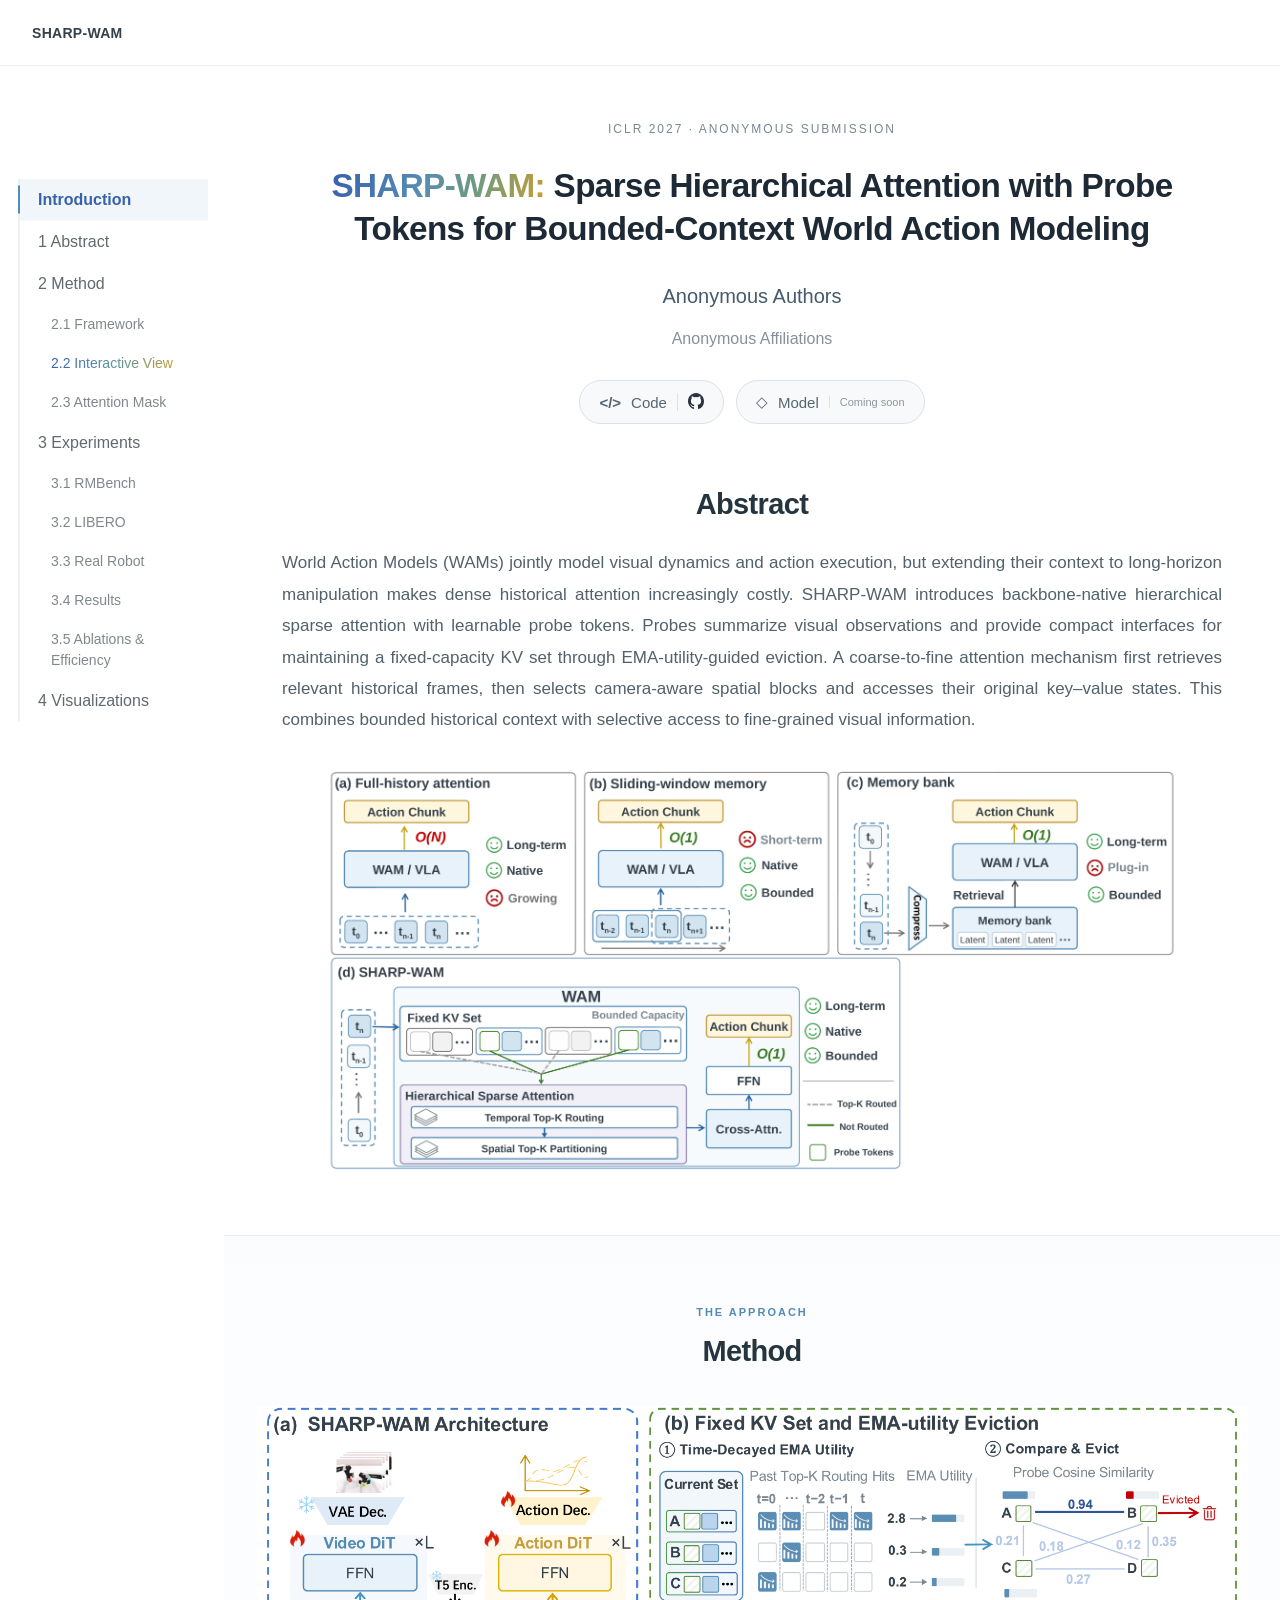
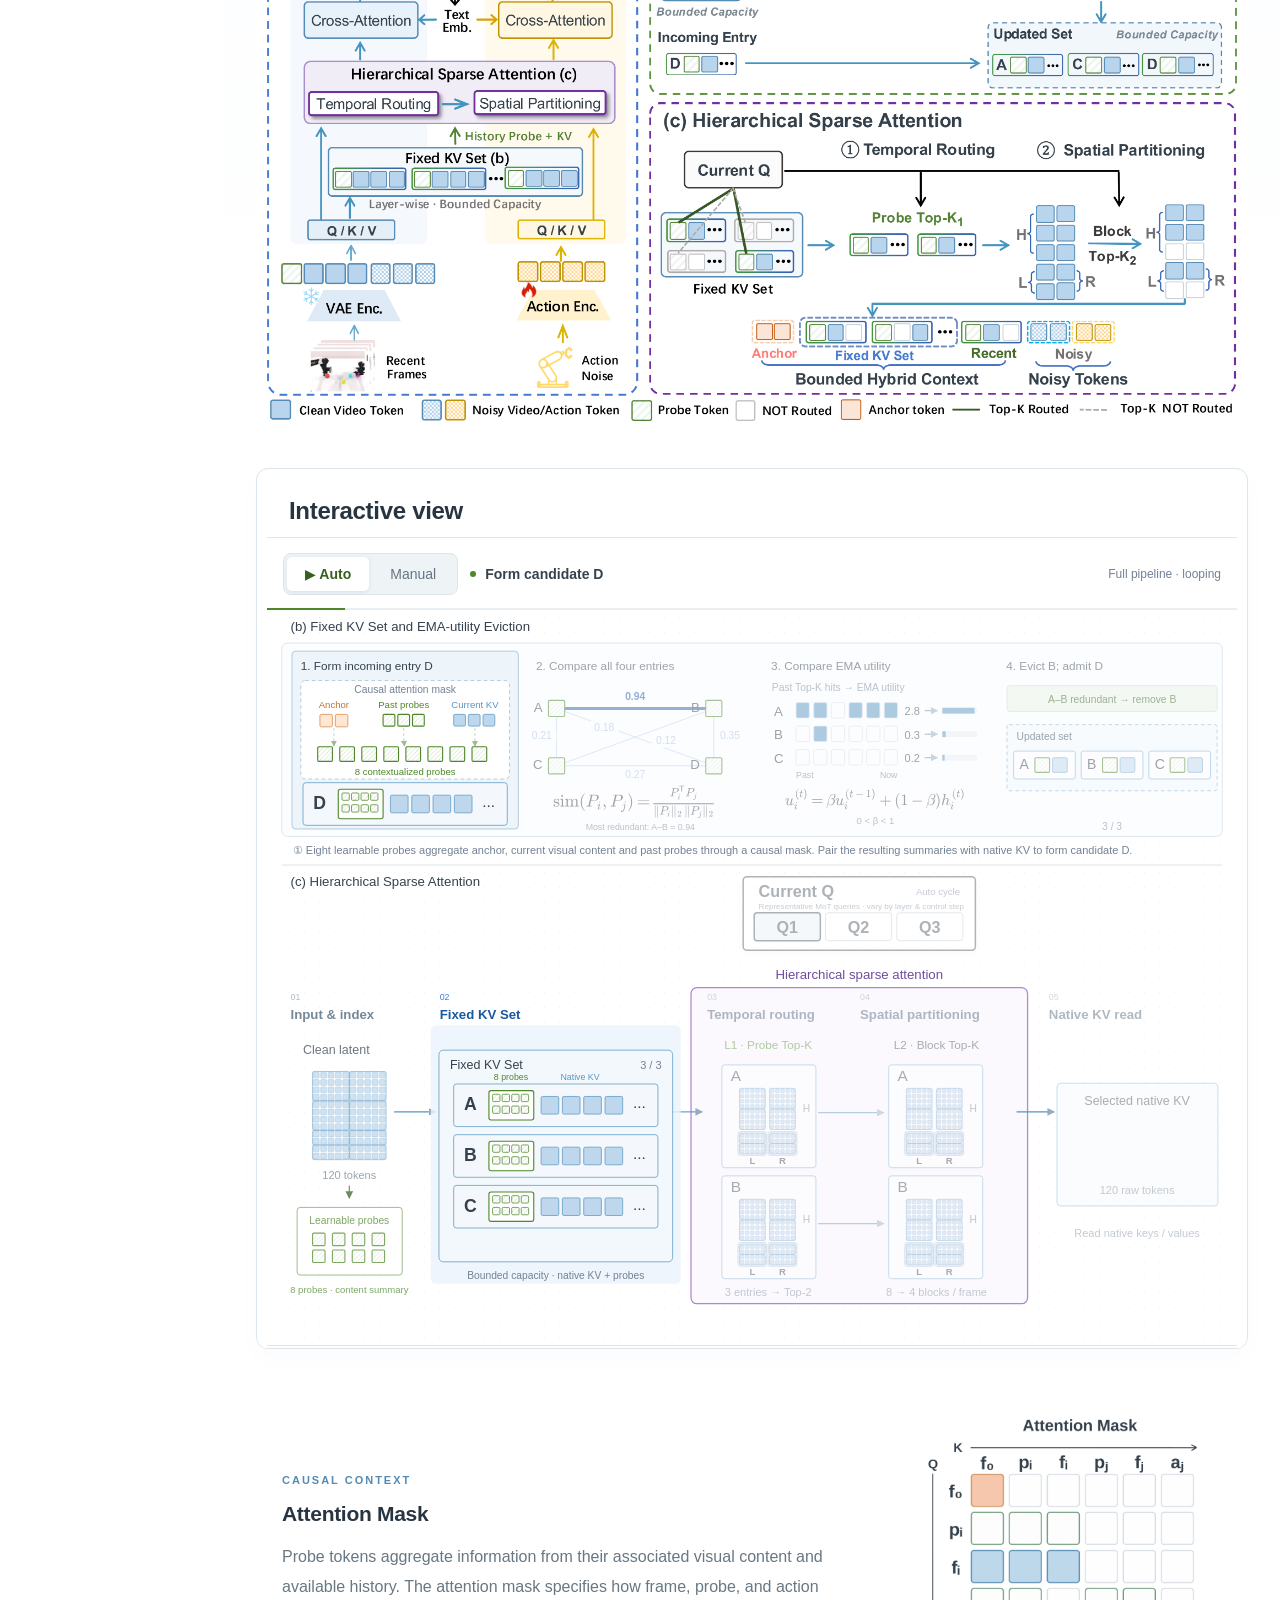
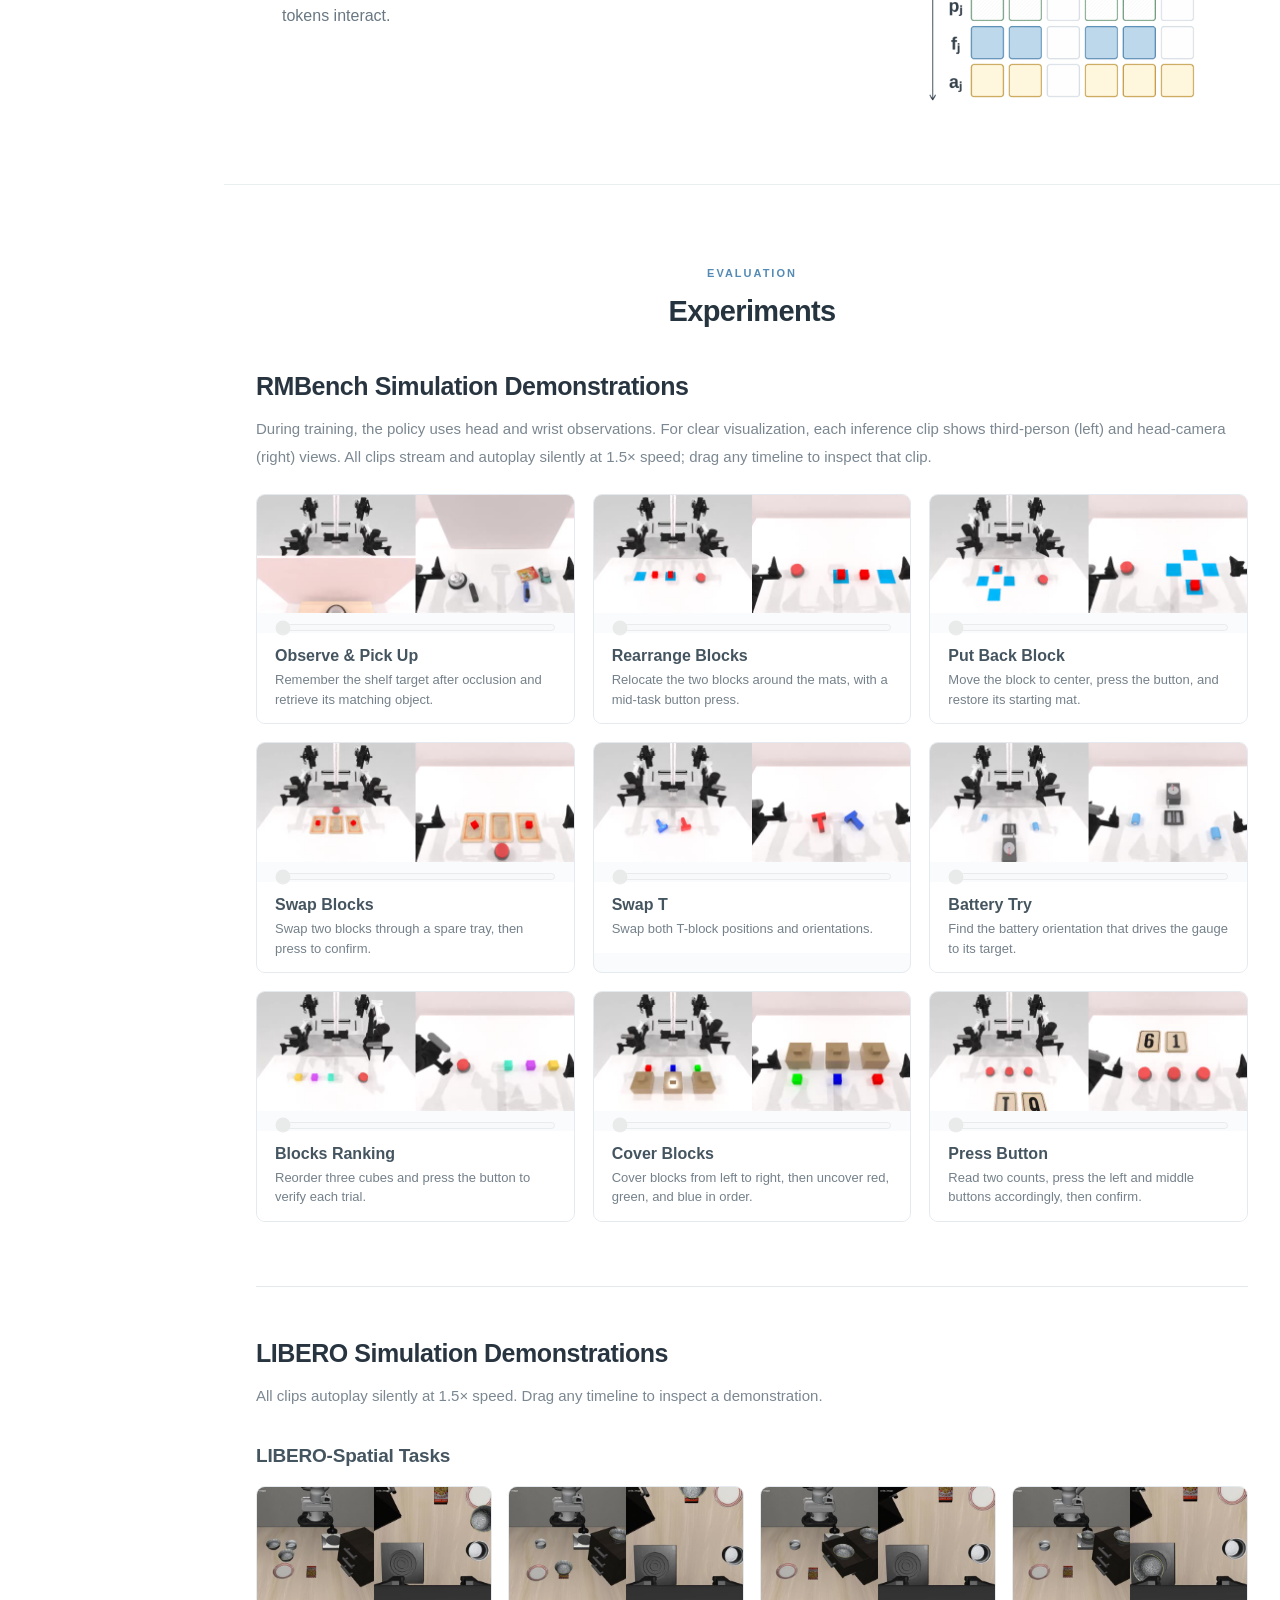
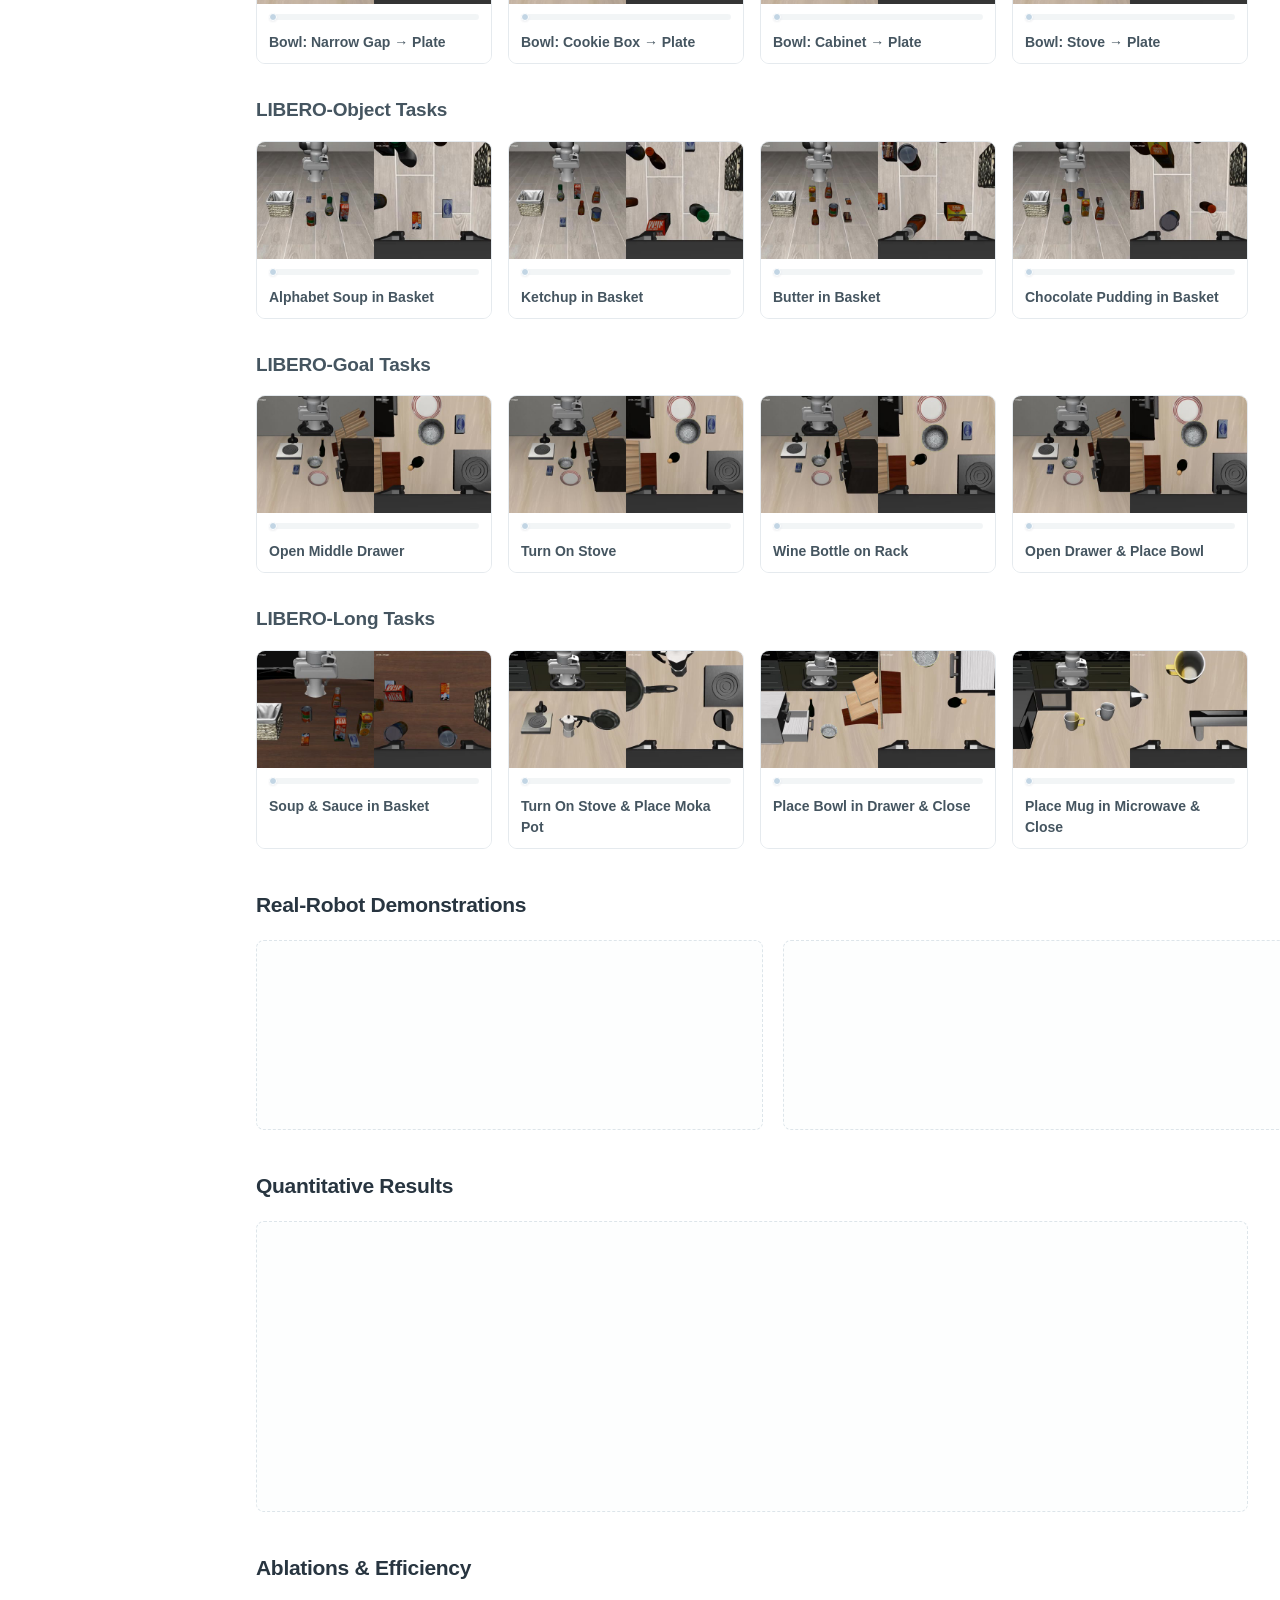
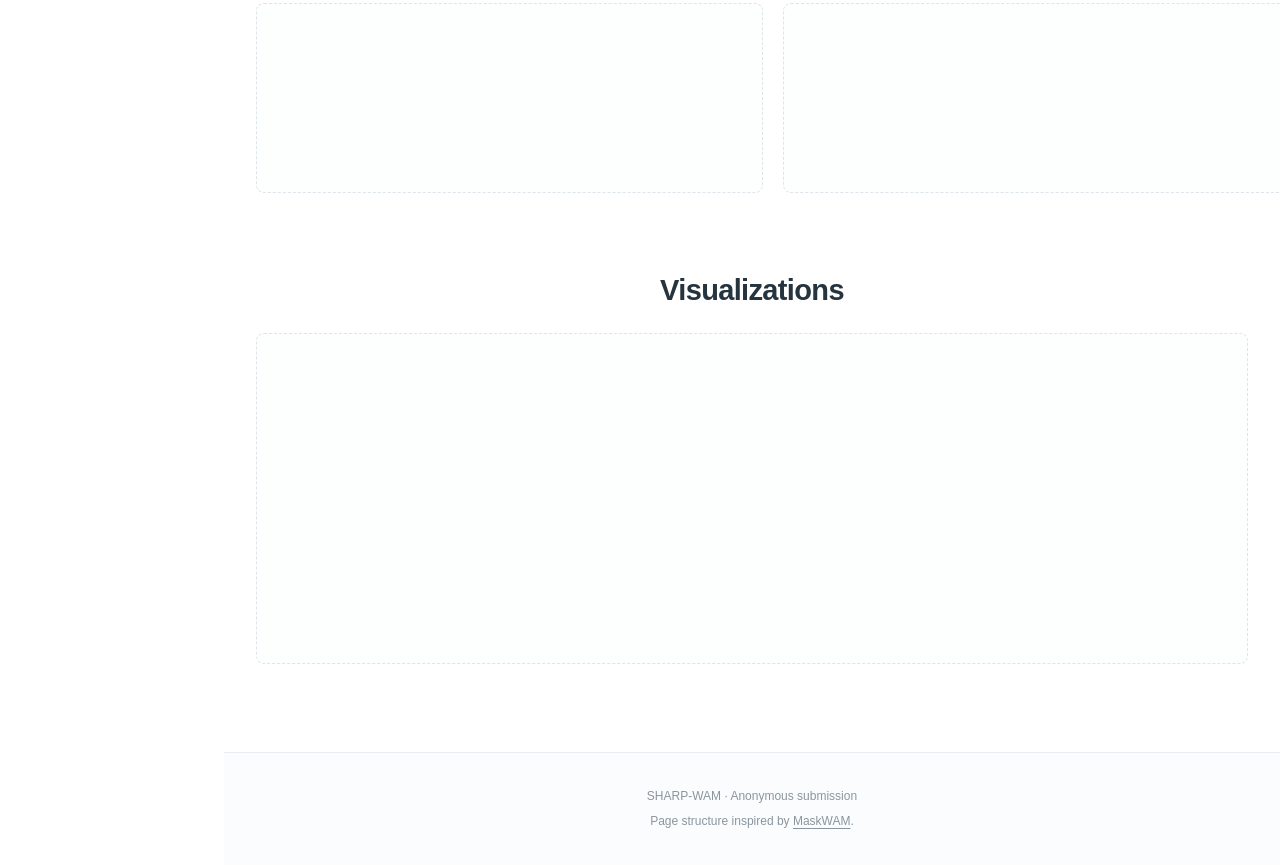
==== commit 4f5f9ff1: "Publish updated SHARP-WAM project site" ====
--- a/index.html
+++ b/index.html
@@ -1,18 +1,63 @@
 <!doctype html>
-<html lang="en"><head><meta charset="utf-8"><meta name="viewport" content="width=device-width,initial-scale=1"><meta name="description" content="SHARP-WAM: Sparse Hierarchical Attention with Probe Tokens for Bounded-Context World Action Modeling. Anonymous research project page."><meta name="color-scheme" content="light"><title>SHARP-WAM: Sparse Hierarchical Attention with Probe Tokens for Bounded-Context World Action Modeling</title><link rel="stylesheet" href="./paper.css"></head>
+<html lang="en"><head><meta charset="utf-8"><meta name="viewport" content="width=device-width,initial-scale=1"><meta name="description" content="SHARP-WAM: Sparse Hierarchical Attention with Probe Tokens for Bounded-Context World Action Modeling. Anonymous research project page."><meta name="color-scheme" content="light"><title>SHARP-WAM: Sparse Hierarchical Attention with Probe Tokens for Bounded-Context World Action Modeling</title><link rel="stylesheet" href="./paper.css?v=interactive-scale-v1"></head>
 <body><a class="skip-link" href="#abstract">Skip to content</a>
-<nav class="page-nav" aria-label="Main navigation"><a class="nav-brand" href="#top">SHARP-WAM</a><div><a href="#abstract">Abstract</a><a href="#method">Method</a><a href="#experiments">Experiments</a></div></nav>
+<header class="page-nav"><a class="nav-brand" href="#top">SHARP-WAM</a><button class="contents-toggle" type="button" aria-expanded="false" aria-controls="section-nav"><span aria-hidden="true">☰</span> Contents</button></header>
+<nav id="section-nav" class="section-nav" aria-label="On this page">
+  <ol class="section-nav-list">
+    <li><a href="#top" aria-current="location">Introduction</a></li>
+    <li><a href="#abstract">1 Abstract</a></li>
+    <li><a href="#method">2 Method</a><ol>
+      <li><a href="#framework">2.1 Framework</a></li>
+      <li><a href="#interactive"><span class="gradient-name">2.2 Interactive View</span></a></li>
+      <li><a href="#attention-mask">2.3 Attention Mask</a></li>
+    </ol></li>
+    <li><a href="#experiments">3 Experiments</a><ol>
+      <li><a href="#simulation">3.1 RMBench</a></li>
+      <li><a href="#libero">3.2 LIBERO</a></li>
+      <li><a href="#real-robot">3.3 Real Robot</a></li>
+      <li><a href="#results">3.4 Results</a></li>
+      <li><a href="#ablations">3.5 Ablations &amp; Efficiency</a></li>
+    </ol></li>
+    <li><a href="#visualizations">4 Visualizations</a></li>
+  </ol>
+</nav>
 <main id="top">
 <header class="paper-hero content"><p class="submission">ICLR 2027 · Anonymous submission</p><h1><span class="title-line"><span class="gradient-name">SHARP-WAM:</span> Sparse Hierarchical Attention with Probe</span> <span class="title-line">Tokens for Bounded-Context World Action Modeling</span></h1><p class="authors">Anonymous Authors</p><p class="affiliations">Anonymous Affiliations</p><div class="resource-links"><a href="https://github.com/Cham-0624/SHARP-WAM-Anonymous.git" target="_blank" rel="noopener noreferrer" aria-label="Open anonymous code repository"><span aria-hidden="true">&lt;/&gt;</span> Code <small aria-label="GitHub repository"><svg class="github-icon" viewBox="0 0 16 16" aria-hidden="true"><path d="M8 0C3.58 0 0 3.67 0 8.2c0 3.62 2.29 6.69 5.47 7.77.4.08.55-.18.55-.39 0-.19-.01-.71-.01-1.39-2.23.5-2.7-1.1-2.7-1.1-.36-.95-.89-1.2-.89-1.2-.73-.51.06-.5.06-.5.81.06 1.24.86 1.24.86.72 1.27 1.88.9 2.34.69.07-.54.28-.9.51-1.11-1.78-.21-3.65-.92-3.65-4.08 0-.9.31-1.64.82-2.22-.08-.21-.36-1.05.08-2.19 0 0 .67-.22 2.2.85a7.37 7.37 0 0 1 4 0c1.53-1.07 2.2-.85 2.2-.85.44 1.14.16 1.98.08 2.19.51.58.82 1.32.82 2.22 0 3.17-1.87 3.87-3.65 4.08.29.26.54.76.54 1.53 0 1.1-.01 1.98-.01 2.25 0 .21.15.47.55.39A8.21 8.21 0 0 0 16 8.2C16 3.67 12.42 0 8 0Z"></path></svg></small></a><button type="button" disabled aria-label="Model, coming soon"><span aria-hidden="true">◇</span> Model <small>Coming soon</small></button></div></header>
-<section class="content overview" aria-label="Overview"><figure class="paper-figure"><a href="./assets/figure-1.png" target="_blank" rel="noopener" aria-label="Open the overview figure at full resolution"><img src="./assets/figure-1.png" alt="Comparison of full-history attention, sliding-window memory, external memory banks and SHARP-WAM's fixed KV set with hierarchical sparse attention." width="3600" height="1681" fetchpriority="high"></a><figcaption>SHARP-WAM retains historical visual information in a bounded KV set and selects relevant frames and spatial regions for attention.</figcaption></figure></section>
-<section id="abstract" class="text-section content"><h2>Abstract</h2><p>World Action Models (WAMs) jointly model visual dynamics and action execution, but extending their context to long-horizon manipulation makes dense historical attention increasingly costly. SHARP-WAM introduces backbone-native hierarchical sparse attention with learnable probe tokens. Probes summarize visual observations and provide compact interfaces for maintaining a fixed-capacity KV set through EMA-utility-guided eviction. A coarse-to-fine attention mechanism first retrieves relevant historical frames, then selects camera-aware spatial blocks and accesses their original key–value states. This combines bounded historical context with selective access to fine-grained visual information.</p></section>
+<section id="abstract" class="text-section content"><h2>Abstract</h2><p>World Action Models (WAMs) jointly model visual dynamics and action execution, but extending their context to long-horizon manipulation makes dense historical attention increasingly costly. SHARP-WAM introduces backbone-native hierarchical sparse attention with learnable probe tokens. Probes summarize visual observations and provide compact interfaces for maintaining a fixed-capacity KV set through EMA-utility-guided eviction. A coarse-to-fine attention mechanism first retrieves relevant historical frames, then selects camera-aware spatial blocks and accesses their original key–value states. This combines bounded historical context with selective access to fine-grained visual information.</p><figure class="paper-figure abstract-figure"><a href="./assets/figure-1.png" target="_blank" rel="noopener" aria-label="Open the overview figure at full resolution"><img src="./assets/figure-1.png" alt="Comparison of full-history attention, sliding-window memory, external memory banks and SHARP-WAM's fixed KV set with hierarchical sparse attention." width="3600" height="1681" fetchpriority="high"></a></figure></section>
 <section id="method" class="method-section"><div class="content section-heading"><p class="section-kicker">THE APPROACH</p><h2>Method</h2></div>
-<figure class="paper-figure content architecture-figure"><img src="./assets/figure-3-pdf.png" alt="SHARP-WAM architecture." loading="lazy" width="3600" height="2318"></figure>
-<div class="interactive-shell"><div class="interactive-heading"><h3>Interactive view</h3></div><iframe id="method-frame" src="./method.html" title="Interactive SHARP-WAM method" loading="lazy" height="1300"></iframe></div>
-<div class="content attention-layout"><div><p class="section-kicker">CAUSAL CONTEXT</p><h3>Attention Mask</h3><p>Probe tokens aggregate information from their associated visual content and available history. The attention mask specifies how frame, probe, and action tokens interact.</p></div><figure class="paper-figure"><a href="./assets/figure-4.png" target="_blank" rel="noopener" aria-label="Open the attention mask at full resolution"><img src="./assets/figure-4.png" alt="Causal attention mask with clean frame, probe and action token groups." loading="lazy" width="3600" height="3451"></a></figure></div></section>
-<section id="experiments" class="content experiments"><div class="section-heading"><p class="section-kicker">EVALUATION</p><h2>Experiments</h2></div><div class="subsection-heading demo-subsection-heading"><h3>RMBench Simulation Demonstrations</h3><p>During training, the policy uses head and wrist observations. For clear visualization, each inference clip shows third-person (left) and head-camera (right) views. Click a video to play.</p></div><div class="demo-grid"><figure class="demo-card"><video autoplay muted playsinline loop preload="auto" poster="./assets/observe_and_pickp.jpg" aria-label="Observe and Pick Up simulation demonstration"><source src="./assets/observe_and_pickp.mp4" type="video/mp4"></source></video><figcaption><span class="demo-copy"><span class="demo-task">Observe &amp; Pick Up</span><span class="demo-prompt">Remember the shelf target after occlusion and retrieve its matching object.</span></span></figcaption></figure><figure class="demo-card"><video autoplay muted playsinline loop preload="auto" poster="./assets/rearrange_blocks.jpg" aria-label="Rearrange Blocks simulation demonstration"><source src="./assets/rearrange_blocks.mp4" type="video/mp4"></source></video><figcaption><span class="demo-copy"><span class="demo-task">Rearrange Blocks</span><span class="demo-prompt">Relocate the two blocks around the mats, with a mid-task button press.</span></span></figcaption></figure><figure class="demo-card"><video autoplay muted playsinline loop preload="auto" poster="./assets/put_back_block.jpg" aria-label="Put Back Block simulation demonstration"><source src="./assets/put_back_block.mp4" type="video/mp4"></source></video><figcaption><span class="demo-copy"><span class="demo-task">Put Back Block</span><span class="demo-prompt">Move the block to center, press the button, and restore its starting mat.</span></span></figcaption></figure><figure class="demo-card"><video autoplay muted playsinline loop preload="auto" poster="./assets/swap_blocks.jpg" aria-label="Swap Blocks simulation demonstration"><source src="./assets/swap_blocks.mp4" type="video/mp4"></source></video><figcaption><span class="demo-copy"><span class="demo-task">Swap Blocks</span><span class="demo-prompt">Swap two blocks through a spare tray, then press to confirm.</span></span></figcaption></figure><figure class="demo-card"><video autoplay muted playsinline loop preload="auto" poster="./assets/swap_T.jpg" aria-label="Swap T simulation demonstration"><source src="./assets/swap_T.mp4" type="video/mp4"></source></video><figcaption><span class="demo-copy"><span class="demo-task">Swap T</span><span class="demo-prompt">Swap both T-block positions and orientations.</span></span></figcaption></figure><figure class="demo-card"><video autoplay muted playsinline loop preload="auto" poster="./assets/battery_try.jpg" aria-label="Battery Try simulation demonstration"><source src="./assets/battery_try.mp4" type="video/mp4"></source></video><figcaption><span class="demo-copy"><span class="demo-task">Battery Try</span><span class="demo-prompt">Find the battery orientation that drives the gauge to its target.</span></span></figcaption></figure><figure class="demo-card"><video autoplay muted playsinline loop preload="auto" poster="./assets/blocks_ranking_try.jpg" aria-label="Blocks Ranking simulation demonstration"><source src="./assets/blocks_ranking_try.mp4" type="video/mp4"></source></video><figcaption><span class="demo-copy"><span class="demo-task">Blocks Ranking</span><span class="demo-prompt">Reorder three cubes and press the button to verify each trial.</span></span></figcaption></figure><figure class="demo-card"><video autoplay muted playsinline loop preload="auto" poster="./assets/cover_blocks.jpg" aria-label="Cover Blocks simulation demonstration"><source src="./assets/cover_blocks.mp4" type="video/mp4"></source></video><figcaption><span class="demo-copy"><span class="demo-task">Cover Blocks</span><span class="demo-prompt">Cover blocks from left to right, then uncover red, green, and blue in order.</span></span></figcaption></figure><figure class="demo-card"><video autoplay muted playsinline loop preload="auto" poster="./assets/press_button.jpg" aria-label="Press Button simulation demonstration"><source src="./assets/press_button.mp4" type="video/mp4"></source></video><figcaption><span class="demo-copy"><span class="demo-task">Press Button</span><span class="demo-prompt">Read two counts, press the left and middle buttons accordingly, then confirm.</span></span></figcaption></figure></div>
-<div class="subsection-heading"><h3>Real-Robot Demonstrations</h3></div><div class="demo-grid reserved-grid"><div class="empty-panel" role="img" aria-label="Reserved space for the first real-robot video"></div><div class="empty-panel" role="img" aria-label="Reserved space for the second real-robot video"></div></div>
-<div class="subsection-heading"><h3>Quantitative Results</h3></div><div class="empty-panel results-empty" role="img" aria-label="Reserved space for benchmark results"></div>
-<div class="subsection-heading"><h3>Ablations &amp; Efficiency</h3></div><div class="demo-grid reserved-grid"><div class="empty-panel" role="img" aria-label="Reserved space for ablation results"></div><div class="empty-panel" role="img" aria-label="Reserved space for efficiency results"></div></div></section>
-<section class="content visualization"><h2>Visualizations</h2><div class="empty-panel visualization-empty" role="img" aria-label="Reserved space for attention visualizations"></div></section>
-</main><footer class="page-footer"><p>SHARP-WAM · Anonymous submission</p><p>Page structure inspired by <a href="https://hanyangyu1021.github.io/maskwam.github.io/" target="_blank" rel="noopener">MaskWAM</a>.</p></footer><script src="./paper.js?v=parallel-v2"></script><script src="./video-loader.js?v=timeline-r3"></script></body></html>
+<figure id="framework" class="paper-figure content architecture-figure"><img src="./assets/figure-3-pdf.png" alt="SHARP-WAM architecture." loading="lazy" width="3600" height="2237"></figure>
+<div id="interactive" class="interactive-shell"><div class="interactive-heading"><h3>Interactive view</h3></div><iframe id="method-frame" src="./method.html?v=current-q-v1" scrolling="no" title="Interactive SHARP-WAM method" loading="lazy" height="1300"></iframe></div>
+<div id="attention-mask" class="content attention-layout"><div><p class="section-kicker">CAUSAL CONTEXT</p><h3>Attention Mask</h3><p>Probe tokens aggregate information from their associated visual content and available history. The attention mask specifies how frame, probe, and action tokens interact.</p></div><figure class="paper-figure"><a href="./assets/figure-4.png" target="_blank" rel="noopener" aria-label="Open the attention mask at full resolution"><img src="./assets/figure-4.png" alt="Causal attention mask with clean frame, probe and action token groups." loading="lazy" width="3600" height="3451"></a></figure></div></section>
+<section id="experiments" class="content experiments"><div class="section-heading"><p class="section-kicker">EVALUATION</p><h2>Experiments</h2></div><div id="simulation" class="subsection-heading demo-subsection-heading"><h3>RMBench Simulation Demonstrations</h3><p>During training, the policy uses head and wrist observations. For clear visualization, each inference clip shows third-person (left) and head-camera (right) views. Click a video to play.</p></div><div class="demo-grid"><figure class="demo-card"><video autoplay muted playsinline loop preload="auto" poster="./assets/observe_and_pickp.jpg" aria-label="Observe and Pick Up simulation demonstration"><source src="./assets/observe_and_pickp.mp4" type="video/mp4"></source></video><figcaption><span class="demo-copy"><span class="demo-task">Observe &amp; Pick Up</span><span class="demo-prompt">Remember the shelf target after occlusion and retrieve its matching object.</span></span></figcaption></figure><figure class="demo-card"><video autoplay muted playsinline loop preload="auto" poster="./assets/rearrange_blocks.jpg" aria-label="Rearrange Blocks simulation demonstration"><source src="./assets/rearrange_blocks.mp4" type="video/mp4"></source></video><figcaption><span class="demo-copy"><span class="demo-task">Rearrange Blocks</span><span class="demo-prompt">Relocate the two blocks around the mats, with a mid-task button press.</span></span></figcaption></figure><figure class="demo-card"><video autoplay muted playsinline loop preload="auto" poster="./assets/put_back_block.jpg" aria-label="Put Back Block simulation demonstration"><source src="./assets/put_back_block.mp4" type="video/mp4"></source></video><figcaption><span class="demo-copy"><span class="demo-task">Put Back Block</span><span class="demo-prompt">Move the block to center, press the button, and restore its starting mat.</span></span></figcaption></figure><figure class="demo-card"><video autoplay muted playsinline loop preload="auto" poster="./assets/swap_blocks.jpg" aria-label="Swap Blocks simulation demonstration"><source src="./assets/swap_blocks.mp4" type="video/mp4"></source></video><figcaption><span class="demo-copy"><span class="demo-task">Swap Blocks</span><span class="demo-prompt">Swap two blocks through a spare tray, then press to confirm.</span></span></figcaption></figure><figure class="demo-card"><video autoplay muted playsinline loop preload="auto" poster="./assets/swap_T.jpg" aria-label="Swap T simulation demonstration"><source src="./assets/swap_T.mp4" type="video/mp4"></source></video><figcaption><span class="demo-copy"><span class="demo-task">Swap T</span><span class="demo-prompt">Swap both T-block positions and orientations.</span></span></figcaption></figure><figure class="demo-card"><video autoplay muted playsinline loop preload="auto" poster="./assets/battery_try.jpg" aria-label="Battery Try simulation demonstration"><source src="./assets/battery_try.mp4" type="video/mp4"></source></video><figcaption><span class="demo-copy"><span class="demo-task">Battery Try</span><span class="demo-prompt">Find the battery orientation that drives the gauge to its target.</span></span></figcaption></figure><figure class="demo-card"><video autoplay muted playsinline loop preload="auto" poster="./assets/blocks_ranking_try.jpg" aria-label="Blocks Ranking simulation demonstration"><source src="./assets/blocks_ranking_try.mp4" type="video/mp4"></source></video><figcaption><span class="demo-copy"><span class="demo-task">Blocks Ranking</span><span class="demo-prompt">Reorder three cubes and press the button to verify each trial.</span></span></figcaption></figure><figure class="demo-card"><video autoplay muted playsinline loop preload="auto" poster="./assets/cover_blocks.jpg" aria-label="Cover Blocks simulation demonstration"><source src="./assets/cover_blocks.mp4" type="video/mp4"></source></video><figcaption><span class="demo-copy"><span class="demo-task">Cover Blocks</span><span class="demo-prompt">Cover blocks from left to right, then uncover red, green, and blue in order.</span></span></figcaption></figure><figure class="demo-card"><video autoplay muted playsinline loop preload="auto" poster="./assets/press_button.jpg" aria-label="Press Button simulation demonstration"><source src="./assets/press_button.mp4" type="video/mp4"></source></video><figcaption><span class="demo-copy"><span class="demo-task">Press Button</span><span class="demo-prompt">Read two counts, press the left and middle buttons accordingly, then confirm.</span></span></figcaption></figure></div>
+<section id="libero" class="libero-section" aria-labelledby="libero-title">
+<div class="subsection-heading demo-subsection-heading"><h3 id="libero-title">LIBERO Simulation Demonstrations</h3><p>All clips autoplay silently at 1.5× speed. Drag any timeline to inspect a demonstration.</p></div>
+<section class="libero-suite" aria-labelledby="libero-spatial-title"><h4 id="libero-spatial-title">LIBERO-Spatial Tasks</h4><div class="libero-grid">
+<figure class="demo-card"><video autoplay muted playsinline loop preload="auto" width="1024" height="512" poster="./assets/libero/spatial_01_narrow_gap_between_plate_ramekin.jpg" aria-label="Bowl: Narrow Gap → Plate — LIBERO-Spatial demonstration"><source src="./assets/libero/spatial_01_narrow_gap_between_plate_ramekin.mp4" type="video/mp4"></video><figcaption><span class="demo-task">Bowl: Narrow Gap → Plate</span></figcaption></figure>
+<figure class="demo-card"><video autoplay muted playsinline loop preload="auto" width="1024" height="512" poster="./assets/libero/spatial_02_elevated_stacking_on_cookie_box.jpg" aria-label="Bowl: Cookie Box → Plate — LIBERO-Spatial demonstration"><source src="./assets/libero/spatial_02_elevated_stacking_on_cookie_box.mp4" type="video/mp4"></video><figcaption><span class="demo-task">Bowl: Cookie Box → Plate</span></figcaption></figure>
+<figure class="demo-card"><video autoplay muted playsinline loop preload="auto" width="1024" height="512" poster="./assets/libero/spatial_03_deep_drawer_in_cabinet.jpg" aria-label="Bowl: Cabinet → Plate — LIBERO-Spatial demonstration"><source src="./assets/libero/spatial_03_deep_drawer_in_cabinet.mp4" type="video/mp4"></video><figcaption><span class="demo-task">Bowl: Cabinet → Plate</span></figcaption></figure>
+<figure class="demo-card"><video autoplay muted playsinline loop preload="auto" width="1024" height="512" poster="./assets/libero/spatial_04_cross_fixture_transfer_from_stove.jpg" aria-label="Bowl: Stove → Plate — LIBERO-Spatial demonstration"><source src="./assets/libero/spatial_04_cross_fixture_transfer_from_stove.mp4" type="video/mp4"></video><figcaption><span class="demo-task">Bowl: Stove → Plate</span></figcaption></figure>
+</div></section>
+<section class="libero-suite" aria-labelledby="libero-object-title"><h4 id="libero-object-title">LIBERO-Object Tasks</h4><div class="libero-grid">
+<figure class="demo-card"><video autoplay muted playsinline loop preload="auto" width="1024" height="512" poster="./assets/libero/object_01_cylinder_can_alphabet_soup.jpg" aria-label="Alphabet Soup in Basket — LIBERO-Object demonstration"><source src="./assets/libero/object_01_cylinder_can_alphabet_soup.mp4" type="video/mp4"></video><figcaption><span class="demo-task">Alphabet Soup in Basket</span></figcaption></figure>
+<figure class="demo-card"><video autoplay muted playsinline loop preload="auto" width="1024" height="512" poster="./assets/libero/object_02_tall_bottle_ketchup.jpg" aria-label="Ketchup in Basket — LIBERO-Object demonstration"><source src="./assets/libero/object_02_tall_bottle_ketchup.mp4" type="video/mp4"></video><figcaption><span class="demo-task">Ketchup in Basket</span></figcaption></figure>
+<figure class="demo-card"><video autoplay muted playsinline loop preload="auto" width="1024" height="512" poster="./assets/libero/object_03_low_profile_flat_butter.jpg" aria-label="Butter in Basket — LIBERO-Object demonstration"><source src="./assets/libero/object_03_low_profile_flat_butter.mp4" type="video/mp4"></video><figcaption><span class="demo-task">Butter in Basket</span></figcaption></figure>
+<figure class="demo-card"><video autoplay muted playsinline loop preload="auto" width="1024" height="512" poster="./assets/libero/object_04_trapezoid_box_chocolate_pudding.jpg" aria-label="Chocolate Pudding in Basket — LIBERO-Object demonstration"><source src="./assets/libero/object_04_trapezoid_box_chocolate_pudding.mp4" type="video/mp4"></video><figcaption><span class="demo-task">Chocolate Pudding in Basket</span></figcaption></figure>
+</div></section>
+<section class="libero-suite" aria-labelledby="libero-goal-title"><h4 id="libero-goal-title">LIBERO-Goal Tasks</h4><div class="libero-grid">
+<figure class="demo-card"><video autoplay muted playsinline loop preload="auto" width="1024" height="512" poster="./assets/libero/goal_01_articulated_pull_middle_drawer.jpg" aria-label="Open Middle Drawer — LIBERO-Goal demonstration"><source src="./assets/libero/goal_01_articulated_pull_middle_drawer.mp4" type="video/mp4"></video><figcaption><span class="demo-task">Open Middle Drawer</span></figcaption></figure>
+<figure class="demo-card"><video autoplay muted playsinline loop preload="auto" width="1024" height="512" poster="./assets/libero/goal_02_rotational_knob_turn_on_stove.jpg" aria-label="Turn On Stove — LIBERO-Goal demonstration"><source src="./assets/libero/goal_02_rotational_knob_turn_on_stove.mp4" type="video/mp4"></video><figcaption><span class="demo-task">Turn On Stove</span></figcaption></figure>
+<figure class="demo-card"><video autoplay muted playsinline loop preload="auto" width="1024" height="512" poster="./assets/libero/goal_03_precision_slot_wine_bottle_rack.jpg" aria-label="Wine Bottle on Rack — LIBERO-Goal demonstration"><source src="./assets/libero/goal_03_precision_slot_wine_bottle_rack.mp4" type="video/mp4"></video><figcaption><span class="demo-task">Wine Bottle on Rack</span></figcaption></figure>
+<figure class="demo-card"><video autoplay muted playsinline loop preload="auto" width="1024" height="512" poster="./assets/libero/goal_04_compound_action_open_drawer_insert_bowl.jpg" aria-label="Open Drawer &amp; Place Bowl — LIBERO-Goal demonstration"><source src="./assets/libero/goal_04_compound_action_open_drawer_insert_bowl.mp4" type="video/mp4"></video><figcaption><span class="demo-task">Open Drawer &amp; Place Bowl</span></figcaption></figure>
+</div></section>
+<section class="libero-suite" aria-labelledby="libero-long-title"><h4 id="libero-long-title">LIBERO-Long Tasks</h4><div class="libero-grid">
+<figure class="demo-card"><video autoplay muted playsinline loop preload="auto" width="1024" height="512" poster="./assets/libero/libero10_01_dual_object_soup_and_sauce_in_basket.jpg" aria-label="Soup &amp; Sauce in Basket — LIBERO-Long demonstration"><source src="./assets/libero/libero10_01_dual_object_soup_and_sauce_in_basket.mp4" type="video/mp4"></video><figcaption><span class="demo-task">Soup &amp; Sauce in Basket</span></figcaption></figure>
+<figure class="demo-card"><video autoplay muted playsinline loop preload="auto" width="1024" height="512" poster="./assets/libero/libero10_02_appliance_ignite_and_moka_pot_place.jpg" aria-label="Turn On Stove &amp; Place Moka Pot — LIBERO-Long demonstration"><source src="./assets/libero/libero10_02_appliance_ignite_and_moka_pot_place.mp4" type="video/mp4"></video><figcaption><span class="demo-task">Turn On Stove &amp; Place Moka Pot</span></figcaption></figure>
+<figure class="demo-card"><video autoplay muted playsinline loop preload="auto" width="1024" height="512" poster="./assets/libero/libero10_03_drawer_insert_and_close.jpg" aria-label="Place Bowl in Drawer &amp; Close — LIBERO-Long demonstration"><source src="./assets/libero/libero10_03_drawer_insert_and_close.mp4" type="video/mp4"></video><figcaption><span class="demo-task">Place Bowl in Drawer &amp; Close</span></figcaption></figure>
+<figure class="demo-card"><video autoplay muted playsinline loop preload="auto" width="1024" height="512" poster="./assets/libero/libero10_04_microwave_mug_insert_and_close.jpg" aria-label="Place Mug in Microwave &amp; Close — LIBERO-Long demonstration"><source src="./assets/libero/libero10_04_microwave_mug_insert_and_close.mp4" type="video/mp4"></video><figcaption><span class="demo-task">Place Mug in Microwave &amp; Close</span></figcaption></figure>
+</div></section>
+</section>
+<div id="real-robot" class="subsection-heading"><h3>Real-Robot Demonstrations</h3></div><div class="demo-grid reserved-grid"><div class="empty-panel" role="img" aria-label="Reserved space for the first real-robot video"></div><div class="empty-panel" role="img" aria-label="Reserved space for the second real-robot video"></div></div>
+<div id="results" class="subsection-heading"><h3>Quantitative Results</h3></div><div class="empty-panel results-empty" role="img" aria-label="Reserved space for benchmark results"></div>
+<div id="ablations" class="subsection-heading"><h3>Ablations &amp; Efficiency</h3></div><div class="demo-grid reserved-grid"><div class="empty-panel" role="img" aria-label="Reserved space for ablation results"></div><div class="empty-panel" role="img" aria-label="Reserved space for efficiency results"></div></div></section>
+<section id="visualizations" class="content visualization"><h2>Visualizations</h2><div class="empty-panel visualization-empty" role="img" aria-label="Reserved space for attention visualizations"></div></section>
+</main><footer class="page-footer"><p>SHARP-WAM · Anonymous submission</p><p>Page structure inspired by <a href="https://hanyangyu1021.github.io/maskwam.github.io/" target="_blank" rel="noopener">MaskWAM</a>.</p></footer><script src="./paper.js?v=method-full-v1"></script><script src="./video-loader.js?v=timeline-r4"></script></body></html>
--- a/paper.css
+++ b/paper.css
@@ -13,4 +13,81 @@
 @media(max-width:650px){.paper-hero{width:calc(100% - 36px)}.paper-hero h1{font-size:clamp(25px,5.6vw,32px);letter-spacing:-.5px}.title-line{display:inline;white-space:normal}}
 .attention-layout{grid-template-columns:1fr 280px;max-width:870px}.attention-layout figure{width:100%;max-width:280px;justify-self:center}@media(max-width:750px){.attention-layout figure{width:80%;max-width:280px}}
 .resource-links a,.resource-links button{display:flex;align-items:center;gap:10px;border:1px solid #dce2e7;background:#f7f9fa;border-radius:24px;padding:12px 19px;color:#546471;opacity:1;font-size:15px}.resource-links a{text-decoration:none}.resource-links a:hover{border-color:#b7c9d8;background:#eef4f8;color:#3862ae}.resource-links button{cursor:not-allowed}
-.github-icon{width:16px;height:16px;fill:currentColor;flex:0 0 auto}
+.github-icon{width:16px;height:16px;fill:#283540;flex:0 0 auto}
+
+/* Quiet, hierarchical page guide with a dedicated desktop gutter. */
+.section-nav{position:fixed;left:24px;top:50%;transform:translateY(-50%);width:208px;max-height:calc(100dvh - 150px);overflow-y:auto;overscroll-behavior:contain;z-index:20;scrollbar-width:thin}
+.section-nav ol{list-style:none;margin:0;padding:0}
+.section-nav .section-nav-list{border-left:2px solid #edf0f2}
+.section-nav a{position:relative;display:block;padding:9px 10px 9px 18px;color:#62696f;font-size:1rem;line-height:1.5;text-decoration:none;transition:color .15s,background .15s}
+.section-nav ol ol a{padding-left:31px;font-size:.875rem;color:#81878c}
+.section-nav a:hover{color:#3862ae;background:#f6f9fc}
+.section-nav a[aria-current="location"]{color:#3862ae;background:#f1f6fa;font-weight:600}
+.section-nav a[aria-current="location"]::before{content:"";position:absolute;left:-2px;top:7px;bottom:7px;width:2px;background:#548ab4}
+.section-nav a:focus-visible{outline-offset:-2px}
+.contents-toggle{display:none;align-items:center;gap:8px;background:#fff;border:1px solid #dce2e7;border-radius:7px;padding:8px 12px;color:#455560;cursor:pointer;font-size:.875rem}
+@media(min-width:768px){
+  main,.page-footer{margin-left:224px}
+  .section-nav{left:18px;width:190px}
+  .content{width:min(1000px,calc(100% - 48px))}
+  .paper-hero{width:min(1080px,calc(100% - 48px));padding:52px 0 34px}
+  .paper-hero{container-type:inline-size}
+  .paper-hero h1{font-size:clamp(18px,3.35cqw,38px)}
+  .text-section{max-width:800px;padding-bottom:64px}
+  .architecture-figure{max-width:840px}
+  .interactive-shell{width:min(1040px,calc(100% - 32px));margin:46px auto 56px}
+  .attention-layout{max-width:780px;grid-template-columns:minmax(0,1fr) 245px;gap:44px}
+  .attention-layout figure{max-width:245px}
+  h2{font-size:29px}
+  h3{font-size:21px}
+  .demo-subsection-heading h3{font-size:25px}
+  .demo-grid{gap:20px}
+}
+@media(min-width:768px) and (max-width:1100px){
+  main,.page-footer{margin-left:200px}
+  .section-nav{left:12px;width:176px}
+  .section-nav a{padding-left:13px}
+  .section-nav ol ol a{padding-left:22px}
+  .attention-layout{grid-template-columns:minmax(0,1fr) 200px;gap:24px}
+}
+@media(max-width:767px){
+  .contents-toggle{display:inline-flex}
+  .section-nav{display:none;top:78px;left:auto;right:18px;transform:none;width:min(300px,calc(100vw - 36px));max-height:calc(100dvh - 96px);padding:16px;background:#fff;border:1px solid #e4e9ed;border-radius:10px;box-shadow:0 12px 36px #28354018}
+  .section-nav.is-open{display:block}
+}
+@media(max-width:750px){
+  .section-nav{top:68px;max-height:calc(100dvh - 86px)}
+  .attention-layout{grid-template-columns:1fr}
+}
+@media(prefers-reduced-motion:reduce){.section-nav a{transition:none}}
+
+/* LIBERO suites follow the reference's compact four-video rows. */
+.libero-section{margin-top:64px;padding-top:8px;border-top:1px solid var(--line)}
+.libero-suite{margin-top:32px}
+.libero-suite h4{font-size:19px;line-height:1.5;font-weight:600;letter-spacing:-.2px;margin:0 0 16px;color:#455560}
+.libero-grid{display:grid;grid-template-columns:repeat(4,minmax(0,1fr));gap:16px}
+.libero-grid .demo-card video{aspect-ratio:2/1;height:auto;object-fit:contain}
+.libero-grid .demo-card figcaption{padding:10px 12px;font-size:14px;line-height:1.5}
+.libero-grid .demo-task{font-size:14px}
+@media(min-width:768px) and (max-width:1100px){.libero-grid{grid-template-columns:repeat(2,minmax(0,1fr))}}
+@media(max-width:767px){.libero-grid{grid-template-columns:repeat(2,minmax(0,1fr));gap:12px}}
+@media(max-width:420px){.libero-grid{grid-template-columns:1fr}}
+
+.libero-grid .demo-card{display:flex;flex-direction:column;background:#fff}
+.libero-grid .demo-card figcaption{align-items:flex-start;flex:1}
+.libero-grid .video-scrubber{width:calc(100% - 24px);margin:10px 12px 2px}
+.libero-grid .video-scrubber{--progress:0%;height:6px;padding:0;border:0;background:transparent;appearance:none;-webkit-appearance:none;cursor:ew-resize}.libero-grid .video-scrubber::-webkit-slider-runnable-track{height:6px;border:0;border-radius:999px;background:linear-gradient(to right,#548ab4 0 var(--progress),#dce3e8 var(--progress) 100%)}.libero-grid .video-scrubber::-webkit-slider-thumb{width:8px;height:8px;margin-top:-1px;border:1px solid #fff;border-radius:50%;background:#548ab4;box-shadow:0 1px 2px #31465b38;-webkit-appearance:none;appearance:none}.libero-grid .video-scrubber::-moz-range-track{height:6px;border:0;border-radius:999px;background:#dce3e8}.libero-grid .video-scrubber::-moz-range-progress{height:6px;border-radius:999px;background:#548ab4}.libero-grid .video-scrubber::-moz-range-thumb{width:8px;height:8px;border:1px solid #fff;border-radius:50%;background:#548ab4;box-shadow:0 1px 2px #31465b38}
+.section-nav .gradient-name{font-weight:400}
+.abstract-figure{margin-top:34px}
+
+/* A slightly roomier paper layout, while keeping the interactive panel distinct. */
+@media(min-width:1101px){
+  .content{width:min(1160px,calc(100% - 64px))}
+  .text-section{max-width:940px}
+  .architecture-figure{max-width:1000px}
+  .interactive-shell{width:min(1280px,calc(100% - 64px))}
+  .attention-layout{grid-template-columns:minmax(0,1fr) 320px;max-width:940px;gap:65px}
+  .attention-layout figure{max-width:320px}
+  .demo-grid:not(.reserved-grid){grid-template-columns:repeat(3,minmax(0,1fr));gap:18px}
+}
+@media(max-width:750px){.interactive-shell{width:calc(100% - 12px)}}
